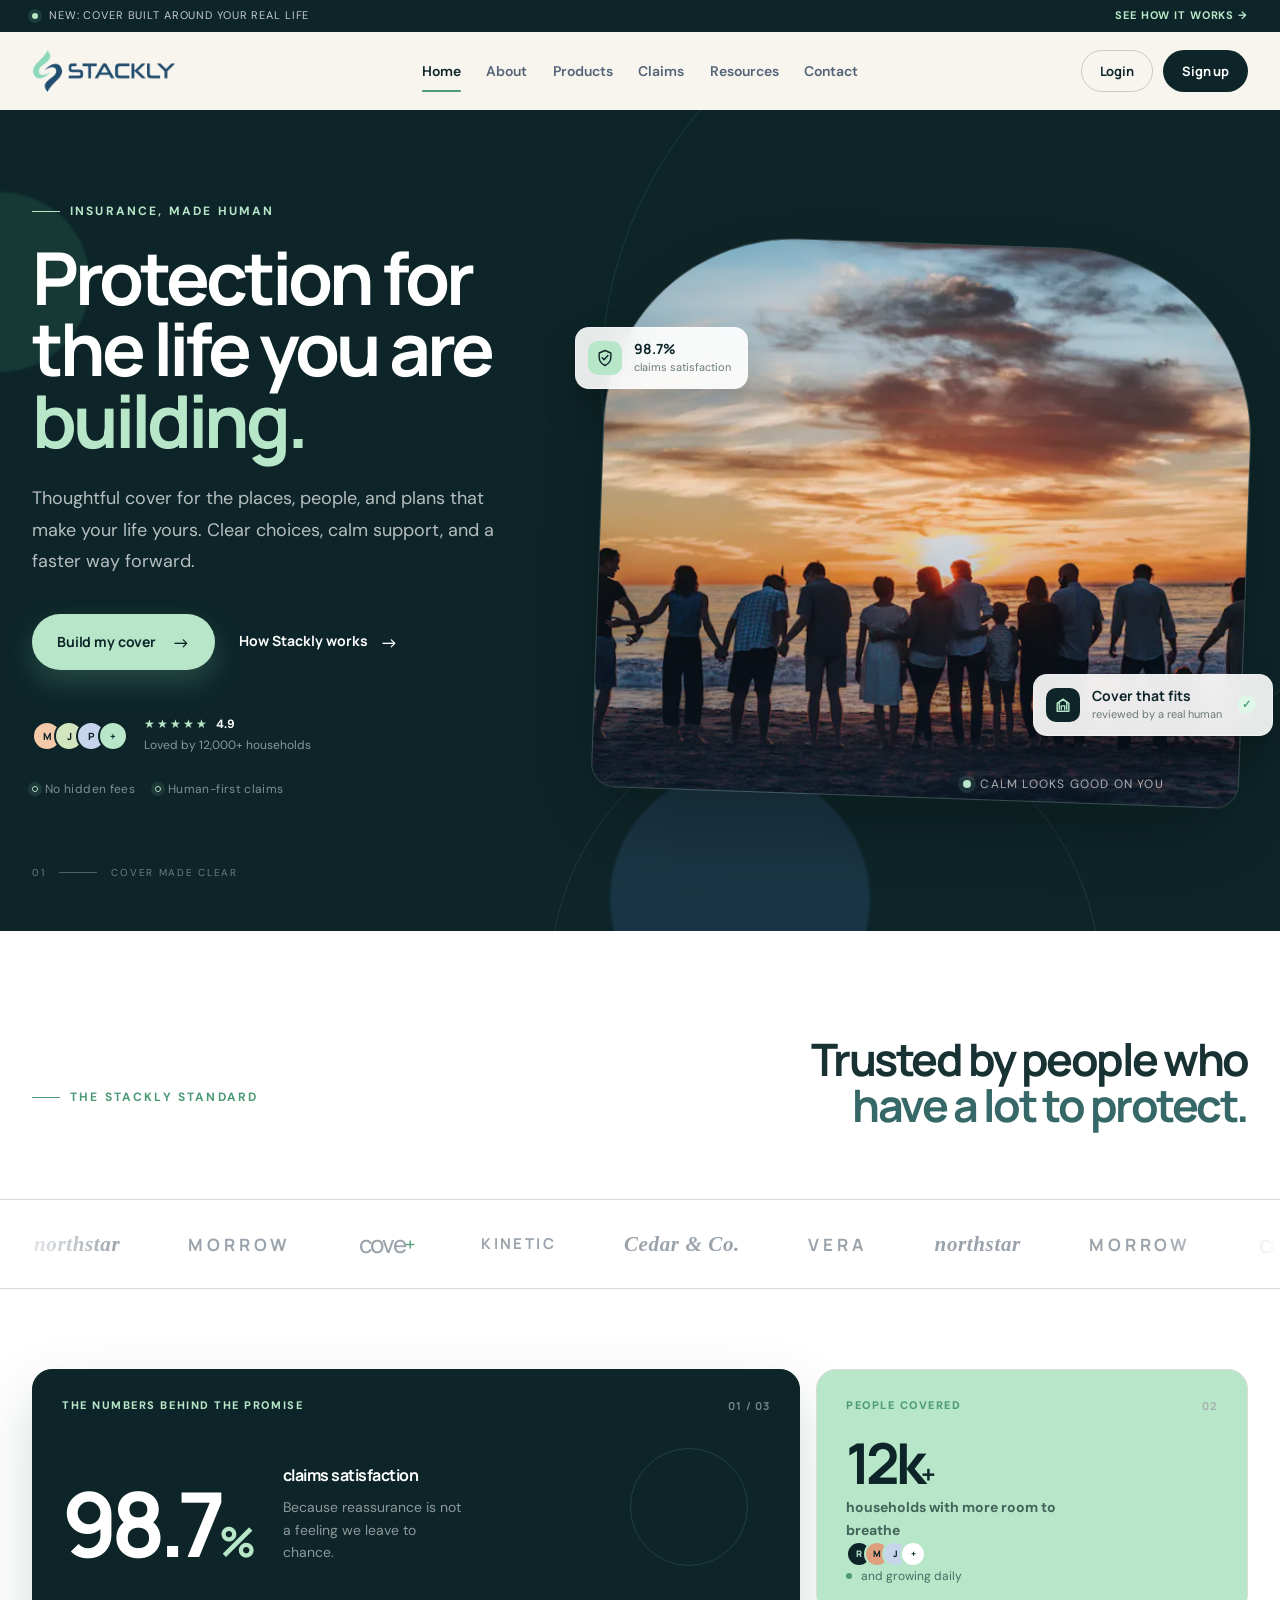
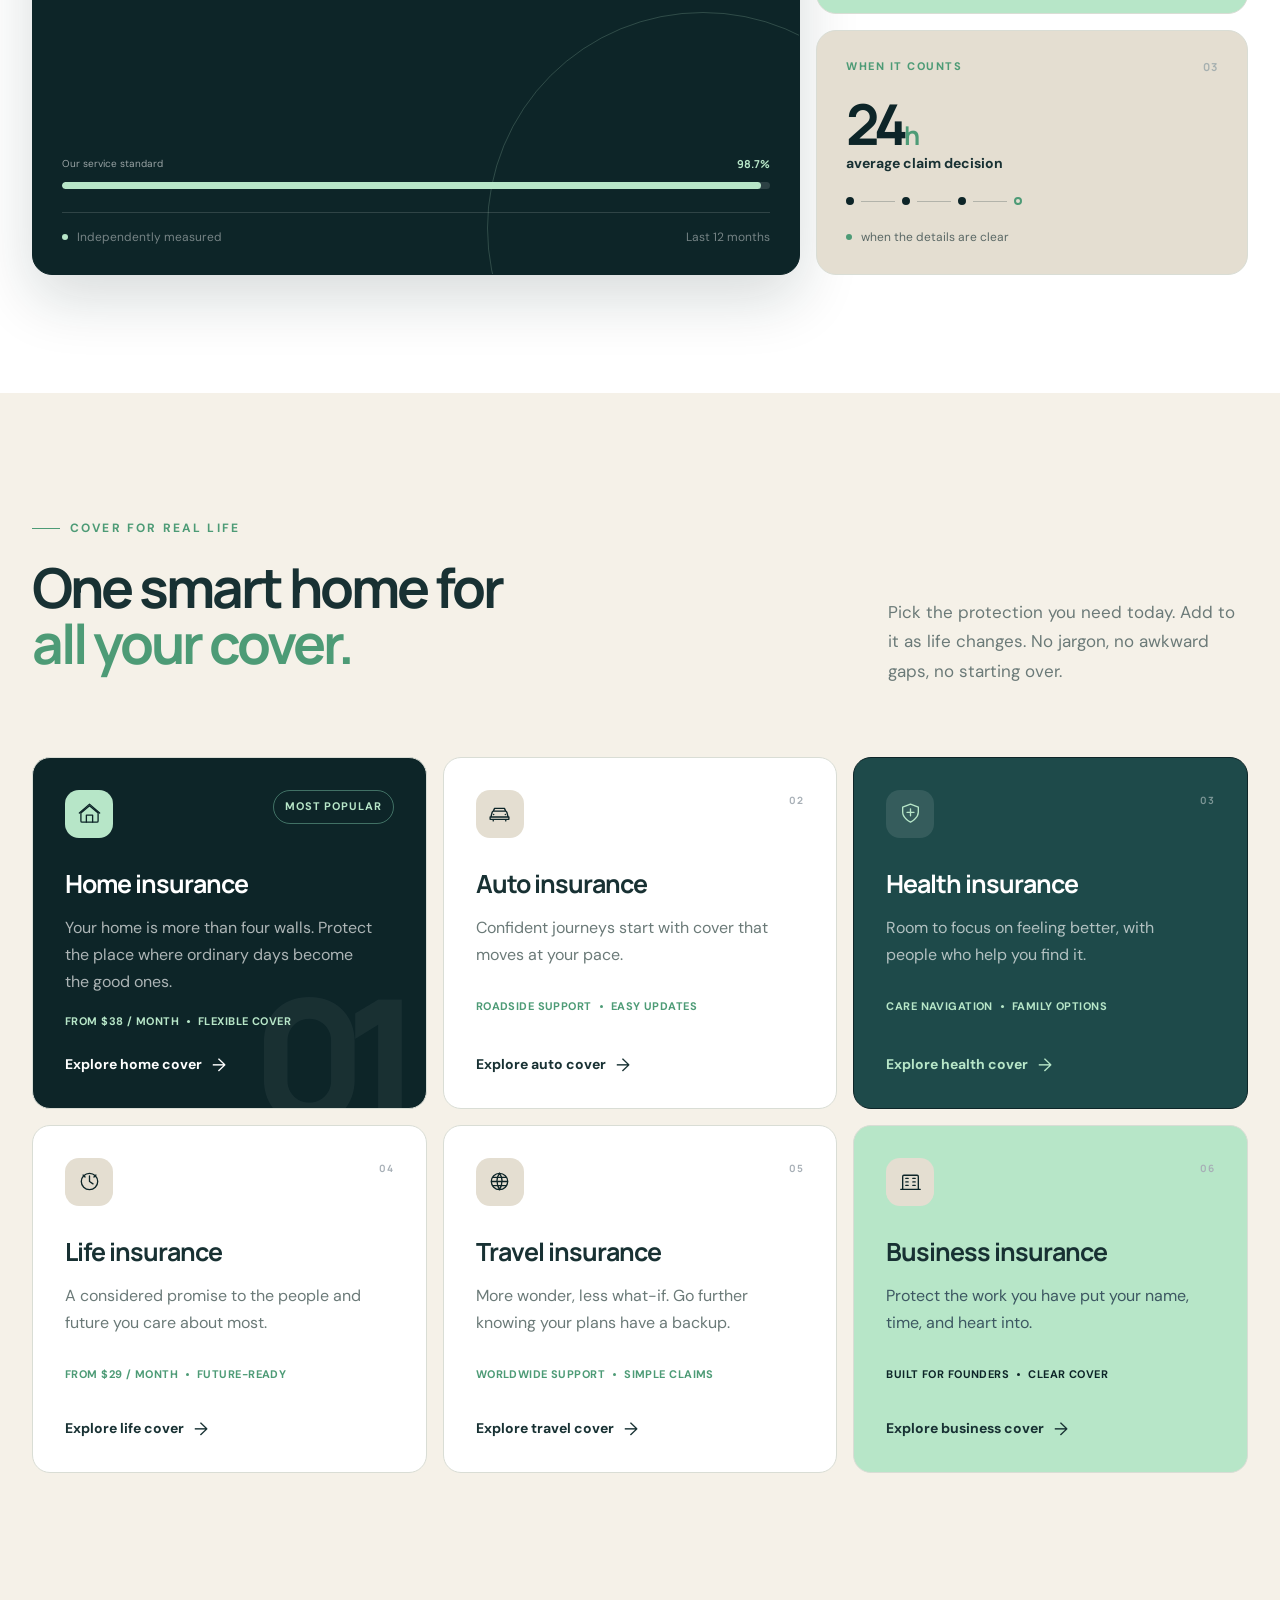
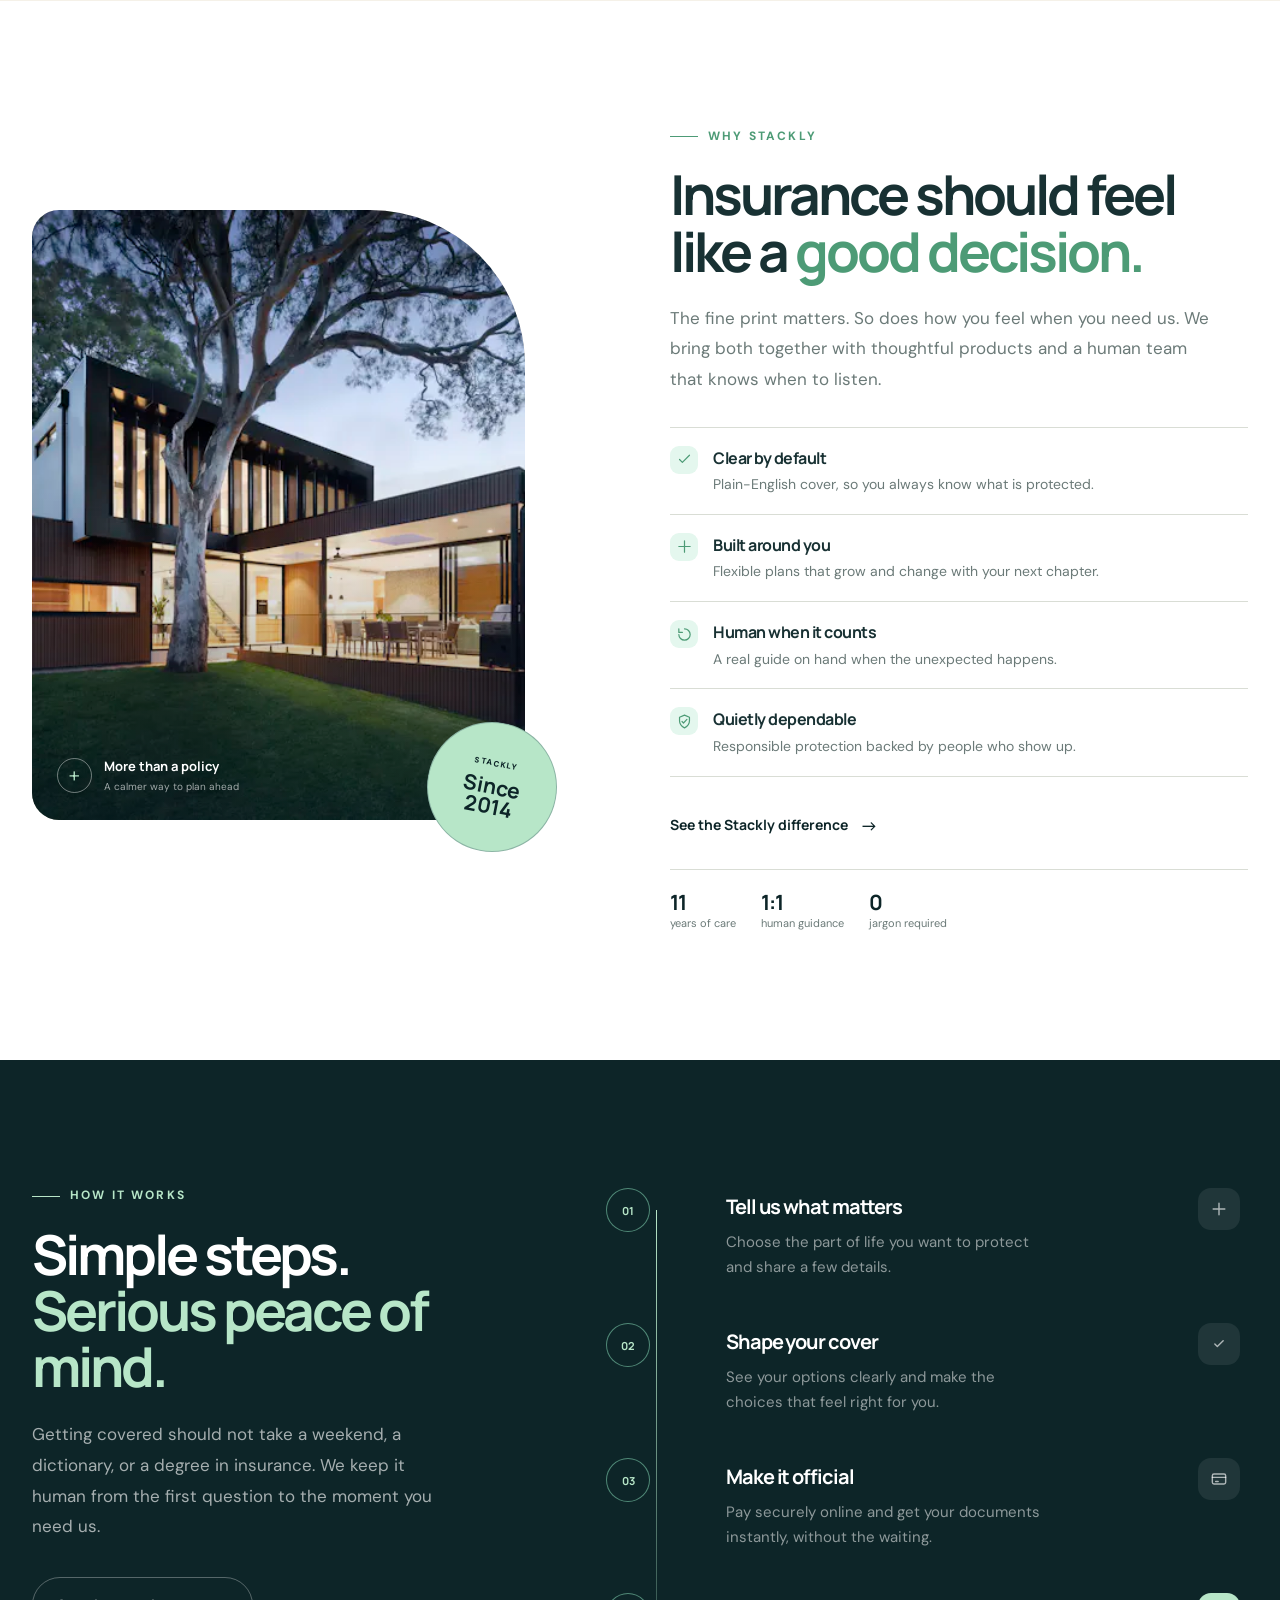
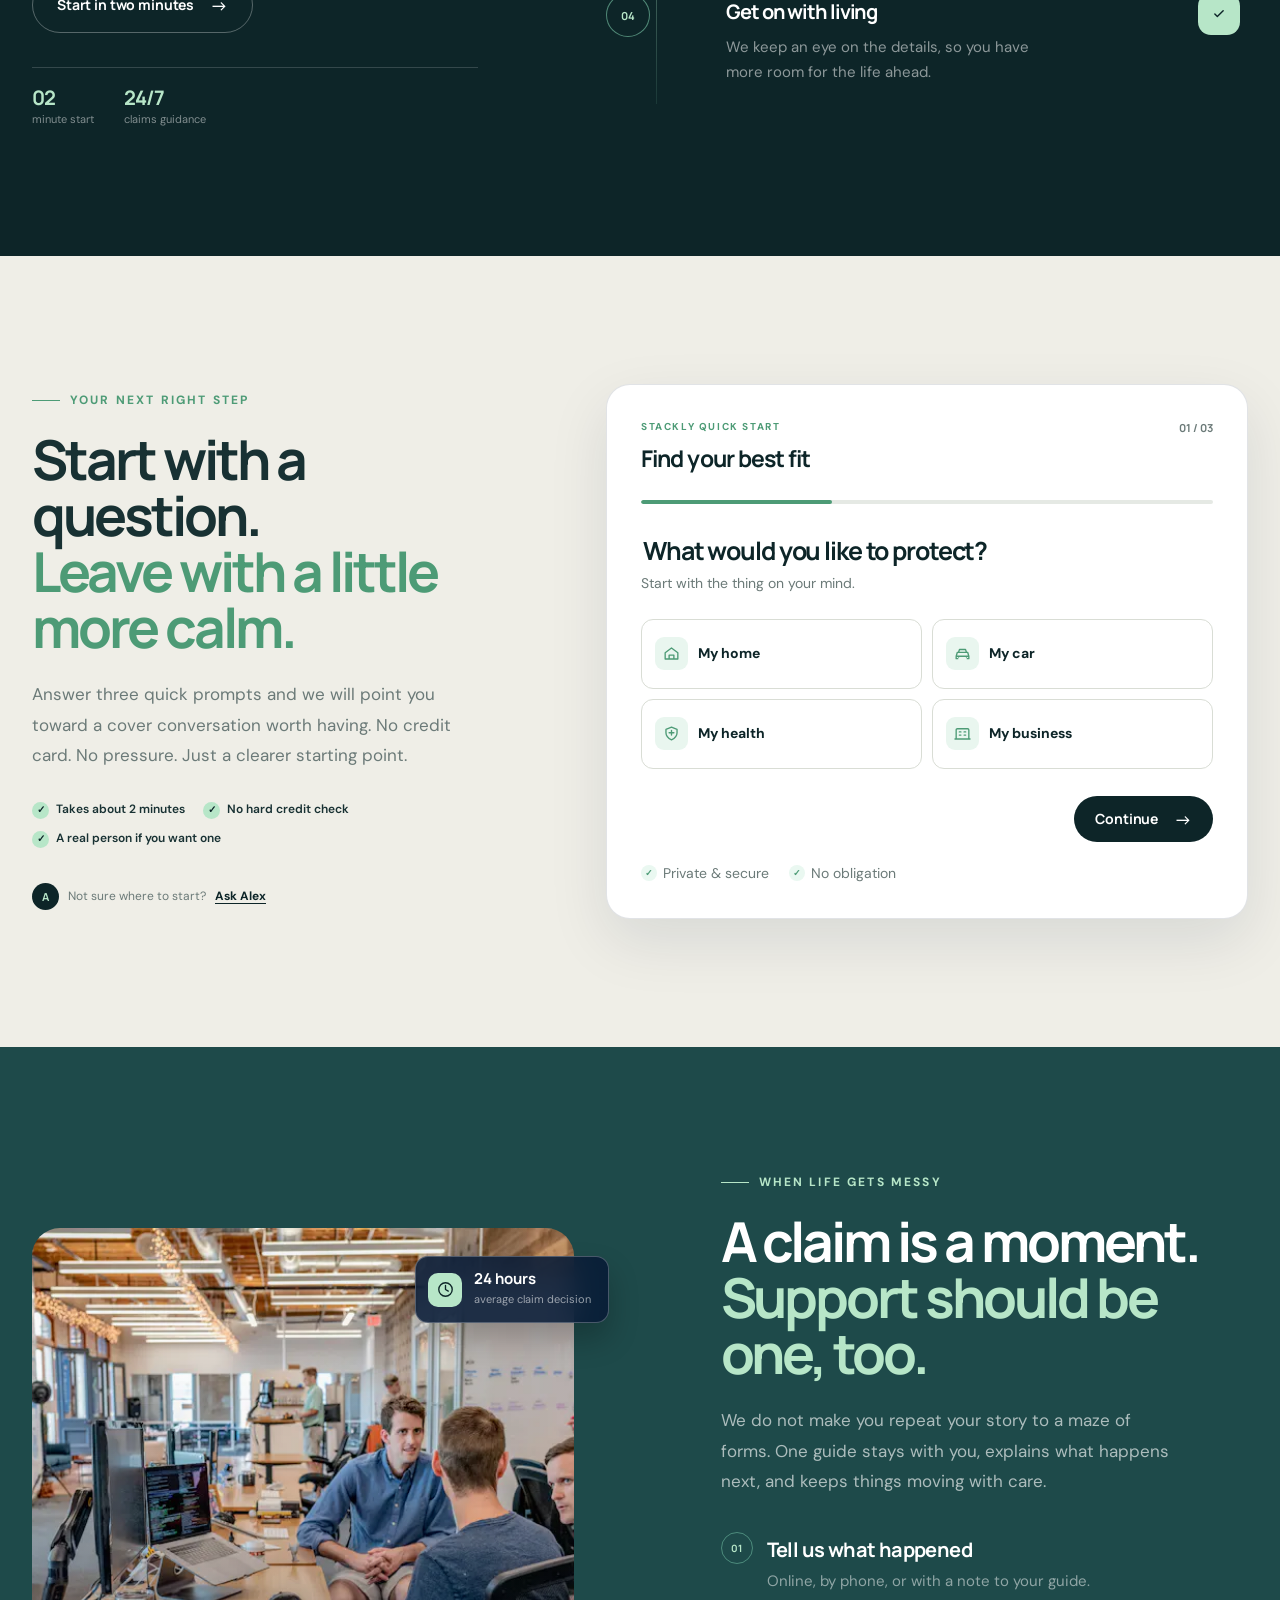
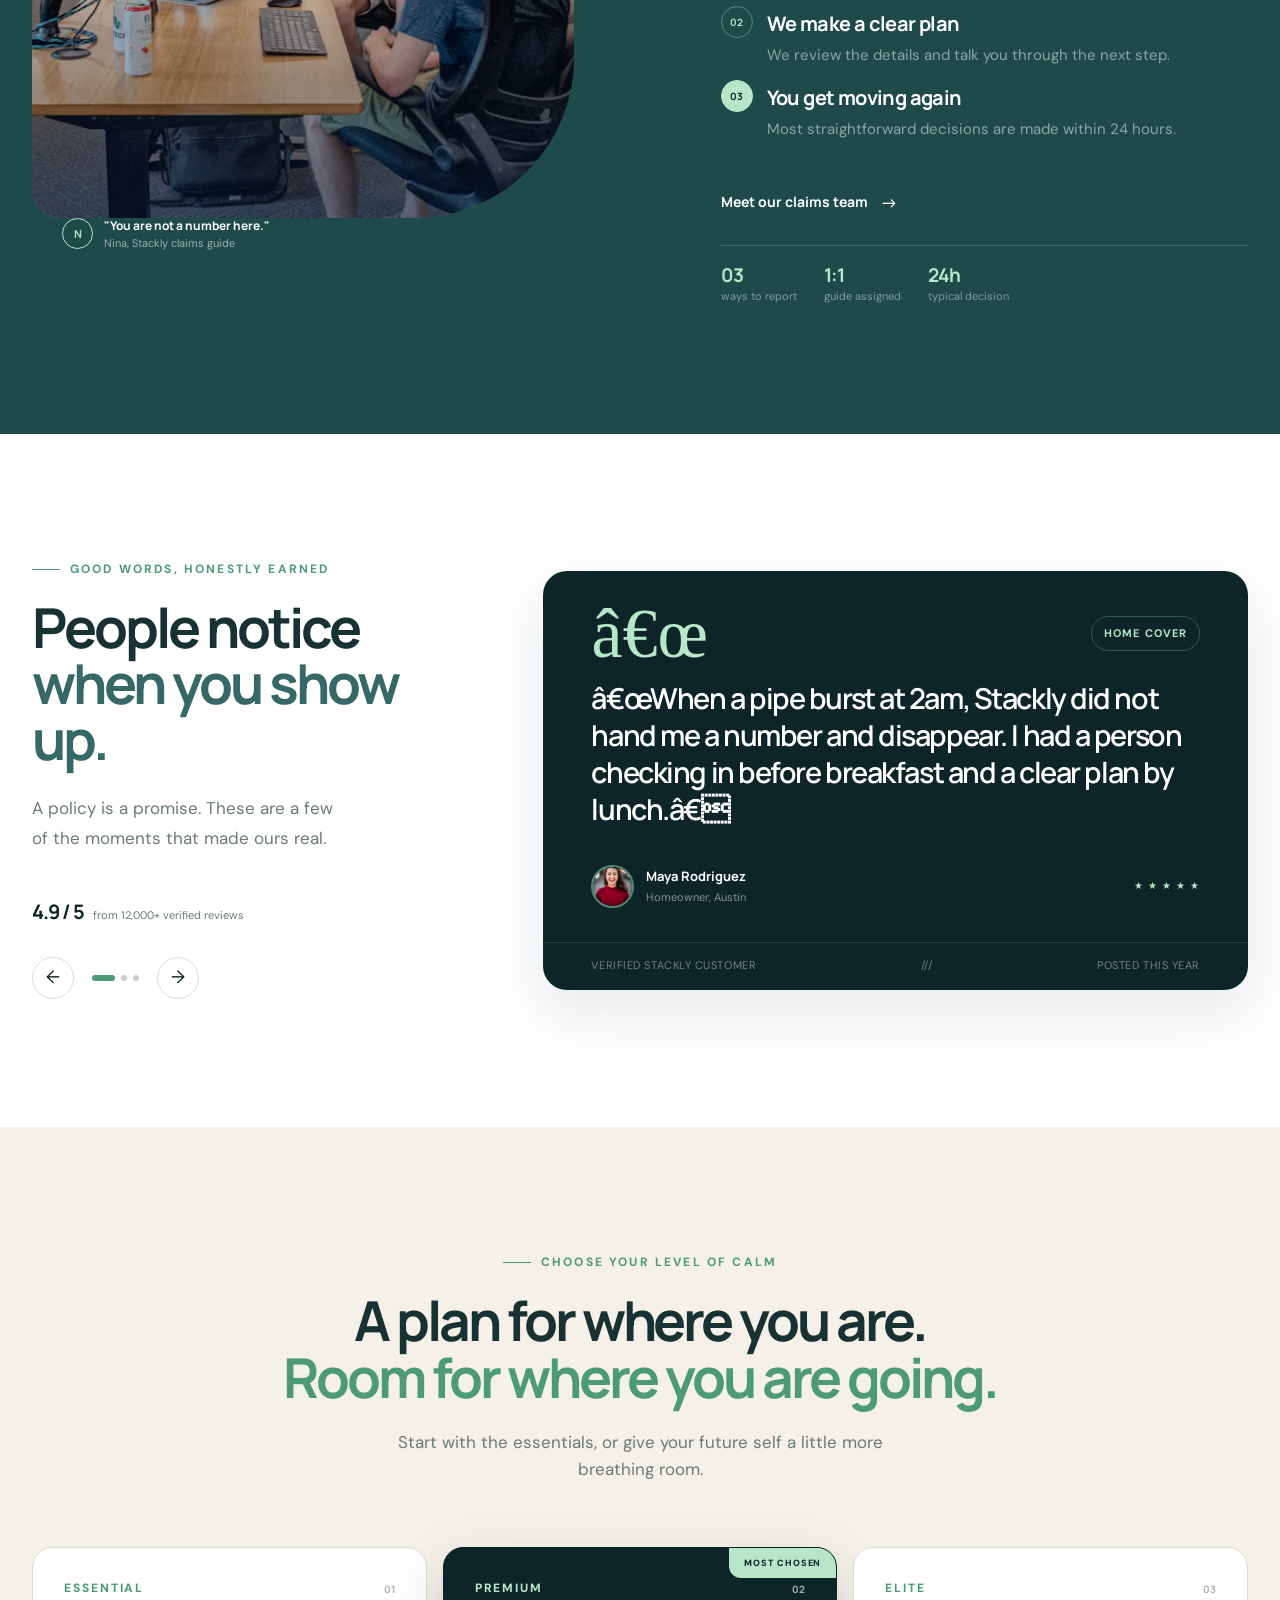
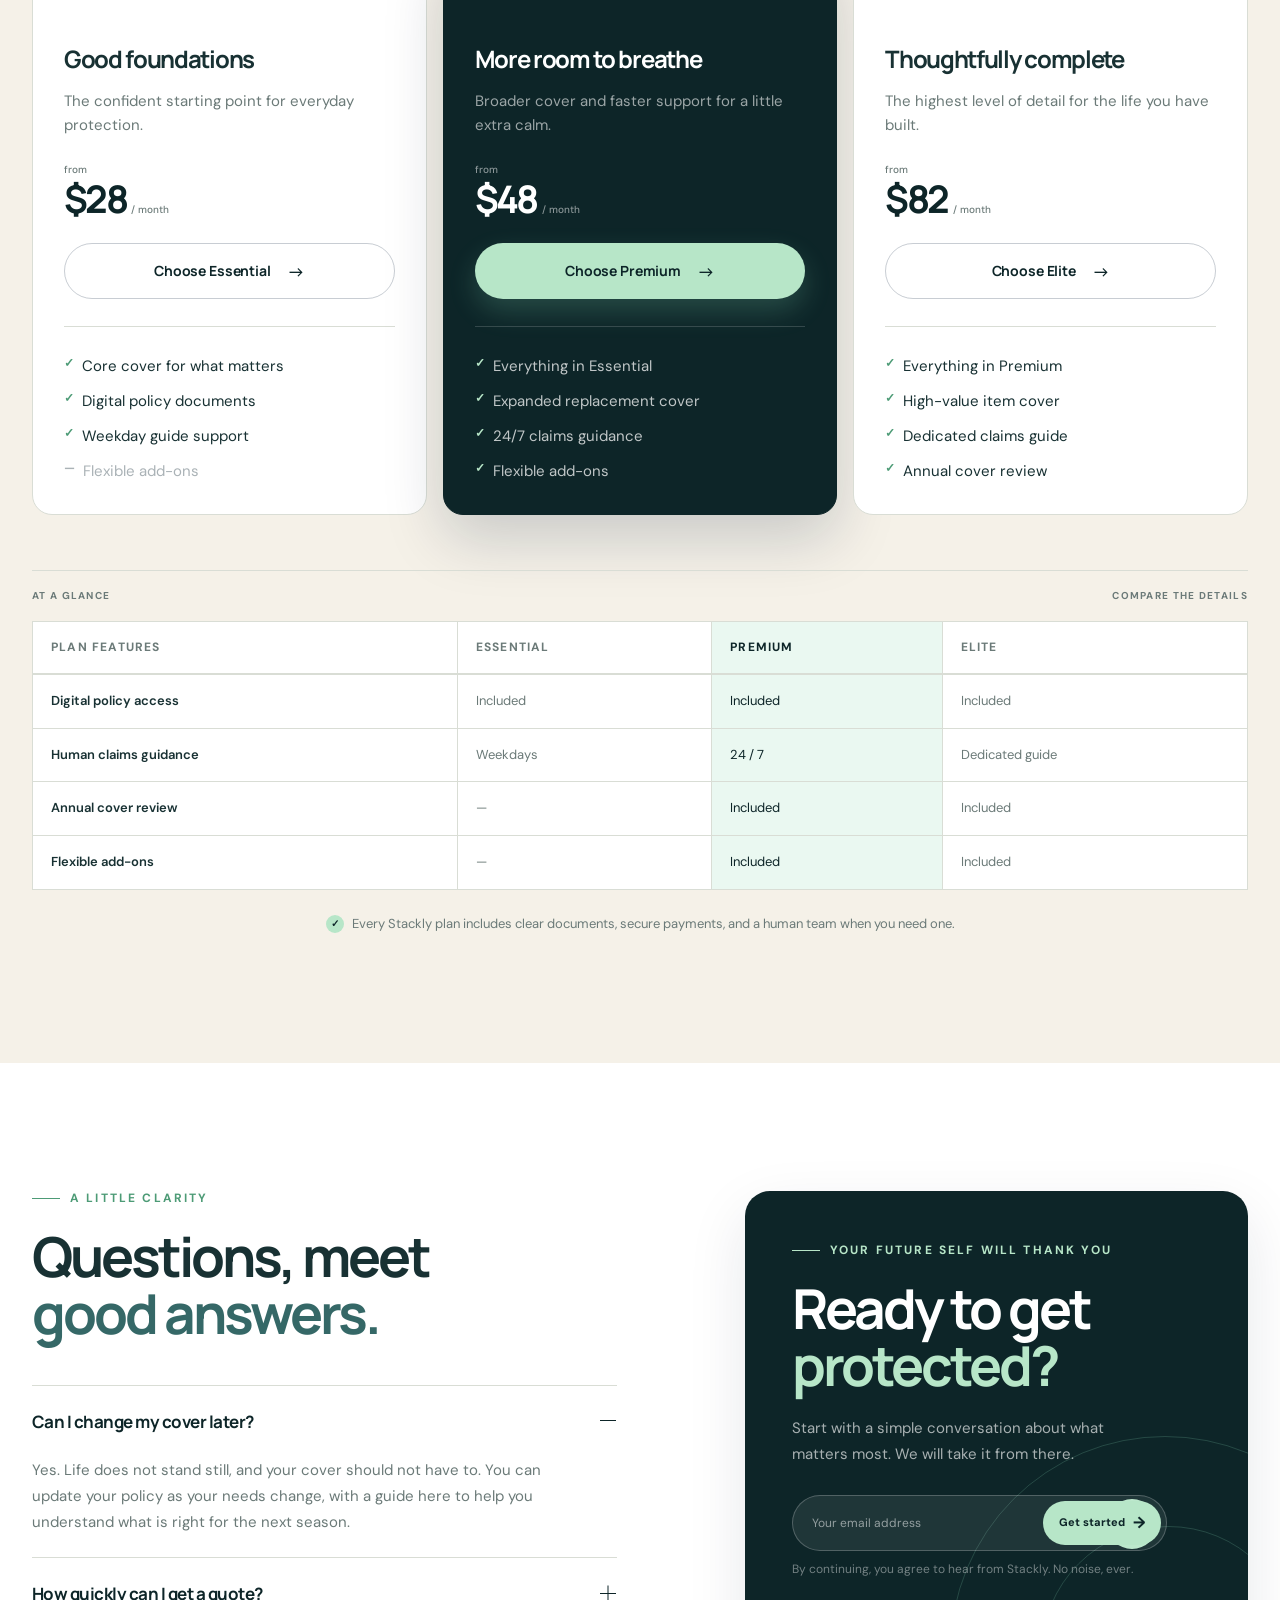
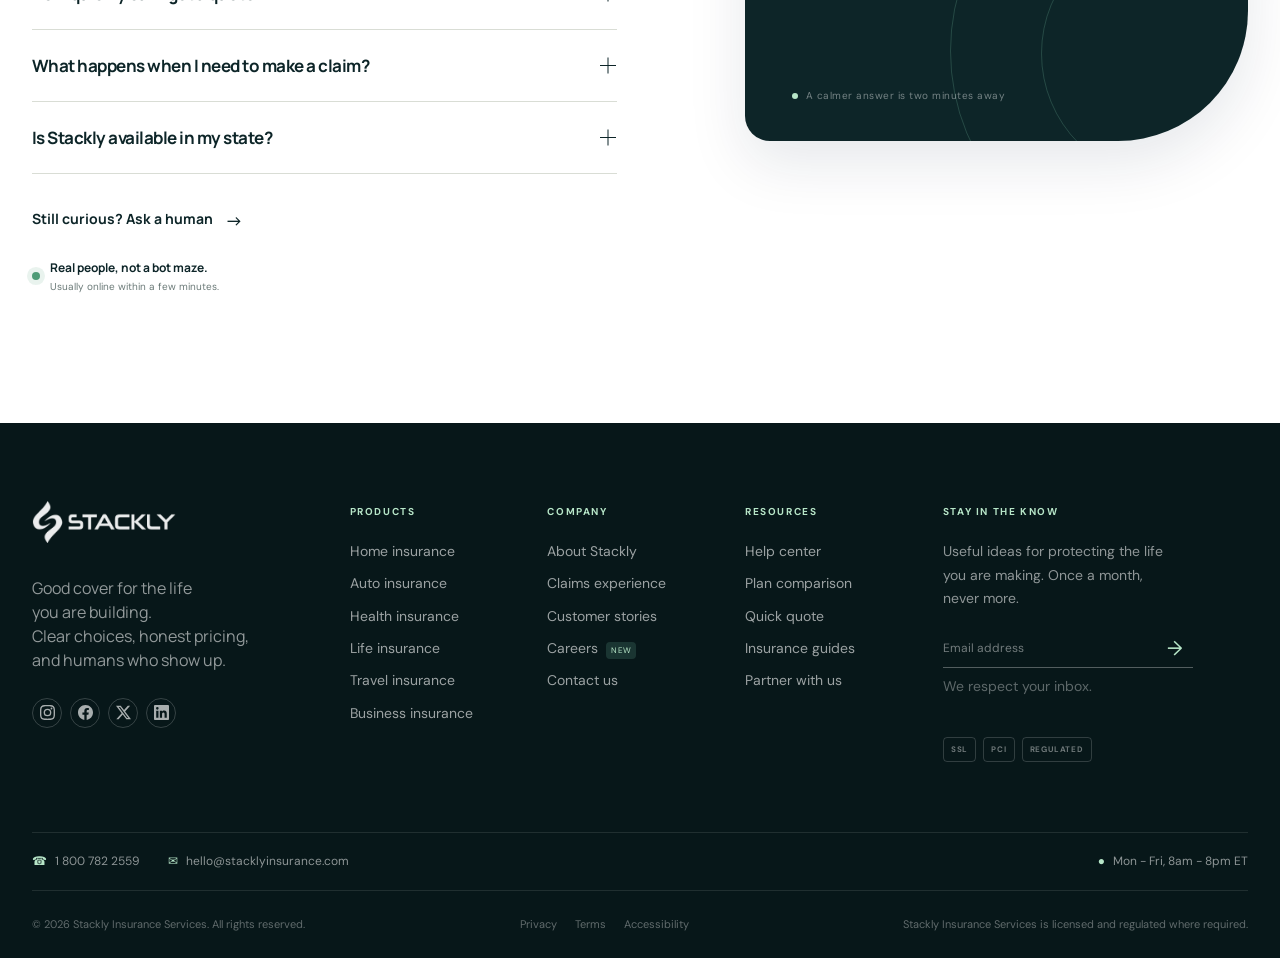
==== index.html @ 5607ccf8 "First commit" ====
﻿<!DOCTYPE html>
<html lang="en">
<head>
  <meta charset="utf-8">
  <meta name="viewport" content="width=device-width, initial-scale=1">
  <meta name="theme-color" content="#0d2528">
  <meta name="description" content="Stackly makes insurance feel simple, human, and ready for real life. Protect your home, health, car, travel, and business with cover that keeps up.">
  <meta property="og:type" content="website">
  <meta property="og:title" content="Stackly Insurance Services | Cover what matters">
  <meta property="og:description" content="Modern insurance with clear cover, fast claims, and real people in your corner.">
  <meta property="og:image" content="assets/images/hero-family-shield.webp">
  <meta property="og:url" content="https://www.stacklyinsurance.com/">
  <meta name="twitter:card" content="summary_large_image">
  <meta name="twitter:title" content="Stackly Insurance Services | Cover what matters">
  <meta name="twitter:description" content="Modern insurance with clear cover, fast claims, and real people in your corner.">
  <meta name="twitter:image" content="assets/images/hero-family-shield.webp">
  <title>Stackly Insurance Services | Cover what matters</title>
  <link rel="preconnect" href="https://fonts.googleapis.com">
  <link rel="preconnect" href="https://fonts.gstatic.com" crossorigin>
  <link href="https://fonts.googleapis.com/css2?family=DM+Sans:wght@400;500;600;700&family=Manrope:wght@500;600;700;800&display=swap" rel="stylesheet">
  <link rel="stylesheet" href="assets/css/style.css">
  <link rel="stylesheet" href="assets/css/responsive.css">
  <script type="application/ld+json">
  {
    "@context": "https://schema.org",
    "@type": "InsuranceAgency",
    "name": "Stackly Insurance Services",
    "url": "https://www.stacklyinsurance.com/",
    "logo": "https://www.stacklyinsurance.com/assets/logo/logo-stackly.webp",
    "description": "Modern insurance with clear cover, fast claims, and real people in your corner.",
    "telephone": "+1-800-782-2559",
    "email": "hello@stacklyinsurance.com",
    "areaServed": "US",
    "sameAs": [
      "https://www.linkedin.com/",
      "https://www.instagram.com/"
    ]
  }
  </script>
</head>
<body>
  <a class="skip-link" href="#main-content">Skip to content</a>

  <!-- Site header -->
  <header class="site-header" data-header>
    <div class="scroll-progress" data-scroll-progress aria-hidden="true"><span></span></div>
    <div class="announcement-bar">
      <div class="container announcement-inner">
        <p><span class="announcement-dot" aria-hidden="true"></span> New: cover built around your real life</p>
        <a href="#quote">See how it works <span aria-hidden="true">&rarr;</span></a>
      </div>
    </div>
    <div class="container header-inner">
      <a class="brand" href="index.html" aria-label="Stackly Insurance Services home">
        <img src="assets/logo/logo-stackly.webp" alt="Stackly Insurance Services" width="144" height="42">
      </a>
      <nav class="desktop-nav" aria-label="Primary navigation">
        <a class="nav-link is-active" href="#home">Home</a>
        <a class="nav-link" href="about.html#about-home">About</a>
        <a class="nav-link" href="products.html#products-home">Products</a>
        <a class="nav-link" href="claims.html#claims-home">Claims</a>
        <a class="nav-link" href="resources.html#resources-home">Resources</a>
        <a class="nav-link" href="contact.html#contact-home">Contact</a>
      </nav>
      <div class="header-actions">
        <a class="button button--small button--header-secondary" href="login.html">Login</a>
        <a class="button button--small button--nav" href="signup.html">Sign up</a>
        <button class="menu-toggle" type="button" aria-expanded="false" aria-controls="mobile-navigation" aria-label="Open navigation menu" data-menu-toggle>
          <span></span><span></span><span></span>
        </button>
      </div>
    </div>
    <div class="mobile-navigation" id="mobile-navigation" data-mobile-menu hidden>
      <nav class="container mobile-nav-list" aria-label="Mobile navigation">
        <a href="#home">Home <span aria-hidden="true">&rarr;</span></a>
        <a href="about.html#about-home">About <span aria-hidden="true">&rarr;</span></a>
        <a href="products.html#products-home">Products <span aria-hidden="true">&rarr;</span></a>
        <a href="claims.html#claims-home">Claims <span aria-hidden="true">&rarr;</span></a>
        <a href="resources.html#resources-home">Resources <span aria-hidden="true">&rarr;</span></a>
        <a href="contact.html#contact-home">Contact <span aria-hidden="true">&rarr;</span></a>
        <div class="mobile-nav-actions"><a class="button button--ghost-light" href="login.html">Login</a><a class="button button--mint" href="signup.html">Sign up <span aria-hidden="true">&rarr;</span></a></div>
      </nav>
    </div>
  </header>

  <main id="main-content">
    <!-- Hero -->
    <section class="hero-section" id="home" aria-labelledby="hero-title">
      <div class="hero-orb hero-orb--one" aria-hidden="true"></div>
      <div class="hero-orb hero-orb--two" aria-hidden="true"></div>
      <div class="container hero-grid">
        <div class="hero-copy reveal">
          <p class="eyebrow eyebrow--light"><span class="eyebrow-line" aria-hidden="true"></span> Insurance, made human</p>
          <h1 id="hero-title">Protection for the life you are <em>building.</em></h1>
          <p class="hero-lede">Thoughtful cover for the places, people, and plans that make your life yours. Clear choices, calm support, and a faster way forward.</p>
          <div class="hero-actions">
            <a class="button button--mint" href="404.html">Build my cover <span aria-hidden="true">&rarr;</span></a>
            <a class="text-link text-link--light" href="404.html">How Stackly works <span class="text-link-arrow" aria-hidden="true">&rarr;</span></a>
          </div>
          <div class="hero-trust" role="group" aria-label="Customer rating">
            <div class="avatar-stack" aria-hidden="true">
              <span class="mini-avatar mini-avatar--one">M</span>
              <span class="mini-avatar mini-avatar--two">J</span>
              <span class="mini-avatar mini-avatar--three">P</span>
              <span class="mini-avatar mini-avatar--four">+</span>
            </div>
            <div>
              <div class="star-row" role="img" aria-label="5 out of 5 stars">
                <span aria-hidden="true">&#9733;</span><span aria-hidden="true">&#9733;</span><span aria-hidden="true">&#9733;</span><span aria-hidden="true">&#9733;</span><span aria-hidden="true">&#9733;</span>
                <strong>4.9</strong>
              </div>
              <p>Loved by 12,000+ households</p>
            </div>
          </div>
          <div class="hero-proof-row" role="group" aria-label="Stackly service promises">
            <span><i aria-hidden="true"></i> No hidden fees</span>
            <span><i aria-hidden="true"></i> Human-first claims</span>
          </div>
        </div>
        <div class="hero-visual reveal reveal--delay" data-reveal>
          <div class="hero-image-frame">
            <img src="assets/images/hero-family-shield.webp" alt="Family relaxing together in a bright, modern home" width="900" height="680" fetchpriority="high" decoding="async">
            <div class="hero-image-wash" aria-hidden="true"></div>
          </div>
          <div class="hero-badge hero-badge--top" role="group" aria-label="Claims satisfaction 98.7 percent">
            <span class="badge-icon badge-icon--mint" aria-hidden="true">
              <svg viewBox="0 0 24 24" role="img"><path d="m12 3 7 3v5c0 4.7-3 8-7 10-4-2-7-5.3-7-10V6l7-3Z"/><path d="m8.6 11.8 2.2 2.2 4.7-5"/></svg>
            </span>
            <span><strong>98.7%</strong><small>claims satisfaction</small></span>
          </div>
          <div class="hero-badge hero-badge--bottom" role="group" aria-label="Personal cover review">
            <span class="badge-icon badge-icon--navy" aria-hidden="true">
              <svg viewBox="0 0 24 24" role="img"><path d="M5 19.5h14M7.5 17V8.5l4.5-3 4.5 3V17M10 17v-4h4v4M5 19.5V10l7-5 7 5v9.5"/></svg>
            </span>
            <span><strong>Cover that fits</strong><small>reviewed by a real human</small></span>
            <span class="badge-check" aria-hidden="true">&#10003;</span>
          </div>
          <div class="hero-floating-label"><span aria-hidden="true"></span> Calm looks good on you</div>
        </div>
      </div>
      <div class="container hero-bottom-line" aria-hidden="true">
        <span>01</span><span class="hero-rule"></span><span>Cover made clear</span>
      </div>
    </section>
    <!-- Testimonials -->
    <section class="testimonials-section section-padding" aria-labelledby="testimonials-title">
      <div class="container testimonials-grid">
        <div class="testimonials-intro reveal">
          <p class="eyebrow"><span class="eyebrow-line" aria-hidden="true"></span> Good words, honestly earned</p>
          <h2 id="testimonials-title">People notice<br><em>when you show up.</em></h2>
          <p class="section-lede">A policy is a promise. These are a few of the moments that made ours real.</p>
          <div class="testimonial-summary"><strong>4.9 / 5</strong><span>from 12,000+ verified reviews</span></div>
          <div class="slider-controls" role="group" aria-label="Testimonial controls">
            <button class="slider-button" type="button" data-slider-prev aria-label="Previous testimonial"><span aria-hidden="true">&larr;</span></button>
            <div class="slider-dots" role="tablist" aria-label="Choose a testimonial">
              <button class="slider-dot is-active" type="button" role="tab" aria-selected="true" aria-label="Show testimonial 1" data-slide-to="0"></button>
              <button class="slider-dot" type="button" role="tab" aria-selected="false" aria-label="Show testimonial 2" data-slide-to="1"></button>
              <button class="slider-dot" type="button" role="tab" aria-selected="false" aria-label="Show testimonial 3" data-slide-to="2"></button>
            </div>
            <button class="slider-button" type="button" data-slider-next aria-label="Next testimonial"><span aria-hidden="true">&rarr;</span></button>
          </div>
        </div>
        <section class="testimonial-slider reveal reveal--delay" data-testimonial-slider aria-roledescription="carousel" aria-label="Customer testimonials" tabindex="0">
          <div class="testimonial-slides" aria-live="polite">
            <article class="testimonial-slide is-active" data-slide="0" role="group" aria-roledescription="slide" aria-label="1 of 3">
              <div class="testimonial-card-top"><span class="quote-mark" aria-hidden="true">â€œ</span><span class="testimonial-category">Home cover</span></div>
              <blockquote>â€œWhen a pipe burst at 2am, Stackly did not hand me a number and disappear. I had a person checking in before breakfast and a clear plan by lunch.â€</blockquote>
              <div class="testimonial-person"><img src="assets/images/testimonial-maya.webp" alt="Maya Rodriguez" width="400" height="400" loading="lazy" decoding="async"><span><strong>Maya Rodriguez</strong><small>Homeowner, Austin</small></span><span class="testimonial-stars" role="img" aria-label="5 out of 5 stars">&#9733; &#9733; &#9733; &#9733; &#9733;</span></div>
            </article>
            <article class="testimonial-slide" data-slide="1" role="group" aria-roledescription="slide" aria-label="2 of 3" hidden>
              <div class="testimonial-card-top"><span class="quote-mark" aria-hidden="true">â€œ</span><span class="testimonial-category">Business cover</span></div>
              <blockquote>â€œThe difference is the clarity. I knew exactly what my studio needed, what it cost, and who to call when a client issue came up.â€</blockquote>
              <div class="testimonial-person"><img src="assets/images/testimonial-jordan.webp" alt="Jordan Lee" width="400" height="400" loading="lazy" decoding="async"><span><strong>Jordan Lee</strong><small>Founder, Field Notes Studio</small></span><span class="testimonial-stars" role="img" aria-label="5 out of 5 stars">&#9733; &#9733; &#9733; &#9733; &#9733;</span></div>
            </article>
            <article class="testimonial-slide" data-slide="2" role="group" aria-roledescription="slide" aria-label="3 of 3" hidden>
              <div class="testimonial-card-top"><span class="quote-mark" aria-hidden="true">â€œ</span><span class="testimonial-category">Auto cover</span></div>
              <blockquote>â€œI expected the usual insurance experience. Instead, the quote was simple, the price made sense, and the team remembered my name.â€</blockquote>
              <div class="testimonial-person"><img src="assets/images/testimonial-priya.webp" alt="Priya Shah" width="400" height="400" loading="lazy" decoding="async"><span><strong>Priya Shah</strong><small>Product designer, Chicago</small></span><span class="testimonial-stars" role="img" aria-label="5 out of 5 stars">&#9733; &#9733; &#9733; &#9733; &#9733;</span></div>
            </article>
          </div>
          <div class="testimonial-card-foot"><span>Verified Stackly customer</span><span aria-hidden="true">///</span><span>Posted this year</span></div>
        </section>
      </div>
    </section>

    <!-- Plans -->
    <section class="plans-section section-padding" id="plans" aria-labelledby="plans-title">
      <div class="container">
        <div class="section-heading section-heading--center reveal">
          <p class="eyebrow"><span class="eyebrow-line" aria-hidden="true"></span> Choose your level of calm</p>
          <h2 id="plans-title">A plan for where you are.<br><em>Room for where you are going.</em></h2>
          <p>Start with the essentials, or give your future self a little more breathing room.</p>
        </div>
        <div class="plans-grid">
          <article class="plan-card reveal">
            <div class="plan-card-head"><span class="plan-label">Essential</span><span class="plan-index">01</span></div>
            <h3>Good foundations</h3>
            <p class="plan-description">The confident starting point for everyday protection.</p>
            <p class="plan-price"><span>from</span> $28 <small>/ month</small></p>
            <a class="button button--outline-dark button--full" href="404.html">Choose Essential <span aria-hidden="true">&rarr;</span></a>
            <ul class="plan-features">
              <li><span aria-hidden="true">&#10003;</span> Core cover for what matters</li>
              <li><span aria-hidden="true">&#10003;</span> Digital policy documents</li>
              <li><span aria-hidden="true">&#10003;</span> Weekday guide support</li>
              <li class="is-muted"><span aria-hidden="true">&mdash;</span> Flexible add-ons</li>
            </ul>
          </article>
          <article class="plan-card plan-card--featured reveal reveal--delay">
            <div class="plan-ribbon">Most chosen</div>
            <div class="plan-card-head"><span class="plan-label">Premium</span><span class="plan-index">02</span></div>
            <h3>More room to breathe</h3>
            <p class="plan-description">Broader cover and faster support for a little extra calm.</p>
            <p class="plan-price"><span>from</span> $48 <small>/ month</small></p>
            <a class="button button--mint button--full" href="404.html">Choose Premium <span aria-hidden="true">&rarr;</span></a>
            <ul class="plan-features">
              <li><span aria-hidden="true">&#10003;</span> Everything in Essential</li>
              <li><span aria-hidden="true">&#10003;</span> Expanded replacement cover</li>
              <li><span aria-hidden="true">&#10003;</span> 24/7 claims guidance</li>
              <li><span aria-hidden="true">&#10003;</span> Flexible add-ons</li>
            </ul>
          </article>
          <article class="plan-card reveal reveal--delay-2">
            <div class="plan-card-head"><span class="plan-label">Elite</span><span class="plan-index">03</span></div>
            <h3>Thoughtfully complete</h3>
            <p class="plan-description">The highest level of detail for the life you have built.</p>
            <p class="plan-price"><span>from</span> $82 <small>/ month</small></p>
            <a class="button button--outline-dark button--full" href="404.html">Choose Elite <span aria-hidden="true">&rarr;</span></a>
            <ul class="plan-features">
              <li><span aria-hidden="true">&#10003;</span> Everything in Premium</li>
              <li><span aria-hidden="true">&#10003;</span> High-value item cover</li>
              <li><span aria-hidden="true">&#10003;</span> Dedicated claims guide</li>
              <li><span aria-hidden="true">&#10003;</span> Annual cover review</li>
            </ul>
          </article>
        </div>
        <div class="comparison-wrap reveal">
          <div class="comparison-heading"><span>At a glance</span><span>Compare the details</span></div>
          <div class="comparison-scroll">
            <table class="comparison-table">
              <caption>Compare Stackly plan features</caption>
              <thead><tr><th scope="col">Plan features</th><th scope="col">Essential</th><th scope="col" class="is-featured">Premium</th><th scope="col">Elite</th></tr></thead>
              <tbody>
                <tr><th scope="row">Digital policy access</th><td>Included</td><td class="is-featured">Included</td><td>Included</td></tr>
                <tr><th scope="row">Human claims guidance</th><td>Weekdays</td><td class="is-featured">24 / 7</td><td>Dedicated guide</td></tr>
                <tr><th scope="row">Annual cover review</th><td>&mdash;</td><td class="is-featured">Included</td><td>Included</td></tr>
                <tr><th scope="row">Flexible add-ons</th><td>&mdash;</td><td class="is-featured">Included</td><td>Included</td></tr>
              </tbody>
            </table>
          </div>
        </div>
        <p class="plans-note"><span aria-hidden="true">&#10003;</span> Every Stackly plan includes clear documents, secure payments, and a human team when you need one.</p>
      </div>
    </section>

    <!-- Quote funnel -->
    <section class="quote-section section-padding" id="quote" aria-labelledby="quote-title">
      <div class="container quote-grid">
        <div class="quote-copy reveal">
          <p class="eyebrow"><span class="eyebrow-line" aria-hidden="true"></span> Your next right step</p>
          <h2 id="quote-title">Start with a question.<br><em>Leave with a little more calm.</em></h2>
          <p class="section-lede">Answer three quick prompts and we will point you toward a cover conversation worth having. No credit card. No pressure. Just a clearer starting point.</p>
          <div class="quote-notes">
            <p><span aria-hidden="true">&#10003;</span> Takes about 2 minutes</p>
            <p><span aria-hidden="true">&#10003;</span> No hard credit check</p>
            <p><span aria-hidden="true">&#10003;</span> A real person if you want one</p>
          </div>
          <p class="quote-support"><span class="support-avatar" aria-hidden="true">A</span> Not sure where to start? <a href="mailto:hello@stacklyinsurance.com">Ask Alex</a></p>
        </div>
        <div class="quote-widget reveal reveal--delay" data-quote-widget>
          <div class="widget-header">
            <div><span class="widget-overline">STACKLY QUICK START</span><span class="widget-title">Find your best fit</span></div>
            <span class="widget-step-label" data-quote-step-label>01 / 03</span>
          </div>
          <div class="progress-track" aria-hidden="true"><span data-quote-progress></span></div>
          <form data-quote-form>
            <fieldset class="quote-step is-active" data-quote-step="1">
              <legend>What would you like to protect?</legend>
              <p class="field-hint">Start with the thing on your mind.</p>
              <div class="quote-options quote-options--four">
                <button type="button" class="quote-option" data-quote-type="home"><span class="option-icon" aria-hidden="true"><svg viewBox="0 0 24 24"><path d="m4 11 8-6 8 6v8H4v-8ZM9 19v-5h6v5"/></svg></span><span>My home</span></button>
                <button type="button" class="quote-option" data-quote-type="auto"><span class="option-icon" aria-hidden="true"><svg viewBox="0 0 24 24"><path d="M4 15.5h16l-1.5-5H5.5l-1.5 5ZM4 15.5v3h2M20 15.5v3h-2M7 10.5 8.2 7h7.6l1.2 3.5M7 16.5h.1M17 16.5h.1"/></svg></span><span>My car</span></button>
                <button type="button" class="quote-option" data-quote-type="health"><span class="option-icon" aria-hidden="true"><svg viewBox="0 0 24 24"><path d="M12 20s7-3.5 7-9V6.8L12 4 5 6.8V11c0 5.5 7 9 7 9Z"/><path d="M12 8v6M9 11h6"/></svg></span><span>My health</span></button>
                <button type="button" class="quote-option" data-quote-type="business"><span class="option-icon" aria-hidden="true"><svg viewBox="0 0 24 24"><path d="M4 19V7.5A1.5 1.5 0 0 1 5.5 6h13A1.5 1.5 0 0 1 20 7.5V19M2.5 19h19M8 10h2M14 10h2M8 14h2M14 14h2"/></svg></span><span>My business</span></button>
              </div>
              <p class="form-error" data-quote-error role="alert" hidden>Please choose one to continue.</p>
            </fieldset>
            <fieldset class="quote-step" data-quote-step="2" hidden>
              <legend>Where should we focus first?</legend>
              <p class="field-hint">This helps us make the next step more relevant.</p>
              <label class="form-label" for="coverage-postcode">Your ZIP code</label>
              <input class="form-input" id="coverage-postcode" name="postcode" type="text" inputmode="numeric" pattern="[0-9]{5}" maxlength="5" placeholder="e.g. 10001" required>
              <label class="form-label" for="coverage-priority">Your top priority</label>
              <select class="form-input" id="coverage-priority" name="priority" required>
                <option value="" selected disabled>Choose one</option>
                <option value="simplicity">Keep it simple</option>
                <option value="value">Find good value</option>
                <option value="breadth">Cover the details</option>
              </select>
              <p class="form-error" data-details-error role="alert" hidden>Enter a valid 5-digit ZIP code and choose a priority.</p>
            </fieldset>
            <fieldset class="quote-step" data-quote-step="3" hidden>
              <legend>Your clearer starting point</legend>
              <p class="field-hint">Based on your answers, this is a useful place to begin.</p>
              <div class="quote-summary"><span class="summary-icon" aria-hidden="true"><svg viewBox="0 0 24 24"><path d="m12 3 7 3v5c0 4.7-3 8-7 10-4-2-7-5.3-7-10V6l7-3Z"/><path d="m8.5 12 2.1 2.1 4.8-5"/></svg></span><div><span class="summary-label">Your starting point</span><strong data-quote-summary>Home cover</strong><span class="summary-estimate" data-quote-estimate>Typically from $38 / month</span></div></div>
              <p class="summary-copy">A Stackly guide can turn this starting point into a considered, personal quote.</p>
              <button class="button button--dark button--full" type="submit" data-quote-submit>Send me my options <span aria-hidden="true">&rarr;</span></button>
            </fieldset>
            <div class="widget-footer">
              <button class="widget-back" type="button" data-quote-back hidden><span aria-hidden="true">&larr;</span> Back</button>
              <button class="button button--dark widget-next" type="button" data-quote-next>Continue <span aria-hidden="true">&rarr;</span></button>
            </div>
            <div class="quote-success" data-quote-success role="status" hidden><span class="success-mark" aria-hidden="true">&#10003;</span><strong>We have your starting point.</strong><span>A guide will be in touch shortly with a calmer next step.</span></div>
          </form>
          <div class="widget-trust"><span><i aria-hidden="true">&#10003;</i> Private &amp; secure</span><span><i aria-hidden="true">&#10003;</i> No obligation</span></div>
        </div>
      </div>
    </section>

    <!-- Claims experience -->
    <section class="claims-section section-padding" id="claims" aria-labelledby="claims-title">
      <div class="container claims-grid">
        <div class="claims-visual reveal">
          <div class="claims-image-frame">
            <img src="assets/images/claims-support-agent.webp" alt="Customer support team collaborating in a bright office" width="760" height="620" loading="lazy" decoding="async">
            <div class="claims-image-overlay" aria-hidden="true"></div>
          </div>
          <div class="claims-time-card"><span class="time-icon" aria-hidden="true"><svg viewBox="0 0 24 24"><circle cx="12" cy="12" r="8.5"/><path d="M12 7v5l3.5 2"/></svg></span><div><strong>24 hours</strong><small>average claim decision</small></div></div>
          <div class="claims-caption"><span class="caption-avatar" aria-hidden="true">N</span><span><strong>"You are not a number here."</strong><small>Nina, Stackly claims guide</small></span></div>
        </div>
        <div class="claims-copy reveal reveal--delay">
          <p class="eyebrow eyebrow--light"><span class="eyebrow-line" aria-hidden="true"></span> When life gets messy</p>
          <h2 id="claims-title">A claim is a moment.<br><em>Support should be one, too.</em></h2>
          <p>We do not make you repeat your story to a maze of forms. One guide stays with you, explains what happens next, and keeps things moving with care.</p>
          <ol class="claims-timeline">
            <li><span class="timeline-marker">01</span><div><h3>Tell us what happened</h3><p>Online, by phone, or with a note to your guide.</p></div></li>
            <li><span class="timeline-marker">02</span><div><h3>We make a clear plan</h3><p>We review the details and talk you through the next step.</p></div></li>
            <li><span class="timeline-marker timeline-marker--mint">03</span><div><h3>You get moving again</h3><p>Most straightforward decisions are made within 24 hours.</p></div></li>
          </ol>
          <a class="text-link text-link--light" href="404.html">Meet our claims team <span class="text-link-arrow" aria-hidden="true">&rarr;</span></a>
          <div class="claims-proof-row"><span><strong>03</strong><small>ways to report</small></span><span><strong>1:1</strong><small>guide assigned</small></span><span><strong>24h</strong><small>typical decision</small></span></div>
        </div>
      </div>
    </section>

    <!-- Why Stackly -->
    <section class="why-section section-padding" id="why-stackly" aria-labelledby="why-title">
      <div class="container why-grid">
        <div class="why-visual reveal">
          <div class="why-image-frame">
            <img src="assets/images/why-stackly-home.webp" alt="Sunlit modern home with a landscaped garden" width="760" height="620" loading="lazy" decoding="async">
            <div class="why-image-caption"><span class="caption-mark" aria-hidden="true">+</span><span><strong>More than a policy</strong><small>A calmer way to plan ahead</small></span></div>
          </div>
          <div class="why-stamp" aria-hidden="true"><span>STACKLY</span><strong>Since<br>2014</strong></div>
        </div>
        <div class="why-copy reveal reveal--delay">
          <p class="eyebrow"><span class="eyebrow-line" aria-hidden="true"></span> Why Stackly</p>
          <h2 id="why-title">Insurance should feel like a <em>good decision.</em></h2>
          <p class="section-lede">The fine print matters. So does how you feel when you need us. We bring both together with thoughtful products and a human team that knows when to listen.</p>
          <div class="benefit-list">
            <div class="benefit-item">
              <span class="benefit-icon" aria-hidden="true"><svg viewBox="0 0 24 24"><path d="m5 12 4 4L19 6"/></svg></span>
              <div><h3>Clear by default</h3><p>Plain-English cover, so you always know what is protected.</p></div>
            </div>
            <div class="benefit-item">
              <span class="benefit-icon" aria-hidden="true"><svg viewBox="0 0 24 24"><path d="M12 4v16M4 12h16"/></svg></span>
              <div><h3>Built around you</h3><p>Flexible plans that grow and change with your next chapter.</p></div>
            </div>
            <div class="benefit-item">
              <span class="benefit-icon" aria-hidden="true"><svg viewBox="0 0 24 24"><path d="M4 12a8 8 0 1 0 16 0c0-4.4-3.6-8-8-8M4 4v5h5"/></svg></span>
              <div><h3>Human when it counts</h3><p>A real guide on hand when the unexpected happens.</p></div>
            </div>
            <div class="benefit-item">
              <span class="benefit-icon" aria-hidden="true"><svg viewBox="0 0 24 24"><path d="M12 3 19 6v5c0 4.7-3 8-7 10-4-2-7-5.3-7-10V6l7-3Z"/><path d="m8.5 12 2.1 2.1 4.8-5"/></svg></span>
              <div><h3>Quietly dependable</h3><p>Responsible protection backed by people who show up.</p></div>
            </div>
          </div>
          <a class="text-link" href="404.html">See the Stackly difference <span class="text-link-arrow" aria-hidden="true">&rarr;</span></a>
          <div class="why-proof-row">
            <span><strong>11</strong><small>years of care</small></span>
            <span><strong>1:1</strong><small>human guidance</small></span>
            <span><strong>0</strong><small>jargon required</small></span>
          </div>
        </div>
      </div>
    </section>

    <!-- How it works -->
    <section class="steps-section section-padding" id="how-it-works" aria-labelledby="steps-title">
      <div class="container steps-grid">
        <div class="steps-intro reveal">
          <p class="eyebrow eyebrow--light"><span class="eyebrow-line" aria-hidden="true"></span> How it works</p>
          <h2 id="steps-title">Simple steps.<br><em>Serious peace of mind.</em></h2>
          <p>Getting covered should not take a weekend, a dictionary, or a degree in insurance. We keep it human from the first question to the moment you need us.</p>
          <a class="button button--ghost-light" href="404.html">Start in two minutes <span aria-hidden="true">&rarr;</span></a>
          <div class="steps-proof"><span><strong>02</strong><small>minute start</small></span><span><strong>24/7</strong><small>claims guidance</small></span></div>
        </div>
        <ol class="steps-list">
          <li class="step-item reveal">
            <span class="step-number">01</span>
            <div class="step-content"><h3>Tell us what matters</h3><p>Choose the part of life you want to protect and share a few details.</p></div>
            <span class="step-marker" aria-hidden="true"><svg viewBox="0 0 24 24"><path d="M12 5v14M5 12h14"/></svg></span>
          </li>
          <li class="step-item reveal reveal--delay">
            <span class="step-number">02</span>
            <div class="step-content"><h3>Shape your cover</h3><p>See your options clearly and make the choices that feel right for you.</p></div>
            <span class="step-marker" aria-hidden="true"><svg viewBox="0 0 24 24"><path d="m7 12 3 3 7-7"/></svg></span>
          </li>
          <li class="step-item reveal reveal--delay-2">
            <span class="step-number">03</span>
            <div class="step-content"><h3>Make it official</h3><p>Pay securely online and get your documents instantly, without the waiting.</p></div>
            <span class="step-marker" aria-hidden="true"><svg viewBox="0 0 24 24"><rect x="4" y="6" width="16" height="12" rx="2"/><path d="M4 10h16M8 15h3"/></svg></span>
          </li>
          <li class="step-item reveal reveal--delay-2">
            <span class="step-number">04</span>
            <div class="step-content"><h3>Get on with living</h3><p>We keep an eye on the details, so you have more room for the life ahead.</p></div>
            <span class="step-marker step-marker--solid" aria-hidden="true"><svg viewBox="0 0 24 24"><path d="m7 12 3 3 7-7"/></svg></span>
          </li>
        </ol>
      </div>
    </section>

    <!-- Trust strip and animated metrics -->
    <section class="trust-section" aria-labelledby="trust-title">
      <div class="container">
        <div class="trust-heading-row">
          <p class="eyebrow"><span class="eyebrow-line" aria-hidden="true"></span> The Stackly standard</p>
          <h2 id="trust-title">Trusted by people who<br><em>have a lot to protect.</em></h2>
        </div>
        <section class="logo-marquee" aria-label="Trusted by teams at">
          <div class="logo-marquee-track">
            <span class="partner partner--serif">northstar</span>
            <span class="partner partner--wide">MORROW</span>
            <span class="partner partner--rounded">cove<span aria-hidden="true">+</span></span>
            <span class="partner partner--caps">KINETIC</span>
            <span class="partner partner--serif">Cedar &amp; Co.</span>
            <span class="partner partner--wide">VERA</span>
            <span class="partner partner--serif">northstar</span>
            <span class="partner partner--wide">MORROW</span>
            <span class="partner partner--rounded">cove<span aria-hidden="true">+</span></span>
            <span class="partner partner--caps">KINETIC</span>
            <span class="partner partner--serif">Cedar &amp; Co.</span>
            <span class="partner partner--wide">VERA</span>
          </div>
        </section>
        <div class="metrics-grid" data-counter-group>
          <article class="metric-card metric-card--hero reveal">
            <div class="metric-card-heading"><span class="metric-kicker">The numbers behind the promise</span><span class="metric-index">01 / 03</span></div>
            <div class="metric-hero-body">
              <p class="metric-value"><span data-counter="98.7" data-decimals="1">0</span><span>%</span></p>
              <div class="metric-context"><p class="metric-label">claims satisfaction</p><p class="metric-description">Because reassurance is not a feeling we leave to chance.</p></div>
            </div>
            <div class="metric-meter" role="img" aria-label="98.7 percent claims satisfaction">
              <div class="metric-meter-label"><span>Our service standard</span><strong>98.7%</strong></div>
              <div class="metric-meter-track" aria-hidden="true"><span></span></div>
            </div>
            <div class="metric-card-foot"><span><span class="metric-pulse" aria-hidden="true"></span> Independently measured</span><span>Last 12 months</span></div>
          </article>
          <article class="metric-card metric-card--people reveal reveal--delay">
            <div class="metric-card-heading"><span class="metric-kicker">People covered</span><span class="metric-index">02</span></div>
            <p class="metric-value"><span data-counter="12000" data-format="compact">0</span><span>+</span></p>
            <p class="metric-label">households with more room to breathe</p>
            <div class="metric-avatars" aria-hidden="true"><span>R</span><span>M</span><span>J</span><span>+</span></div>
            <span class="metric-note"><span class="metric-pulse" aria-hidden="true"></span> and growing daily</span>
          </article>
          <article class="metric-card metric-card--time reveal reveal--delay-2">
            <div class="metric-card-heading"><span class="metric-kicker">When it counts</span><span class="metric-index">03</span></div>
            <p class="metric-value"><span data-counter="24">0</span><span>h</span></p>
            <p class="metric-label">average claim decision</p>
            <div class="metric-timeline" aria-hidden="true"><span class="is-active"></span><i></i><span class="is-active"></span><i></i><span class="is-active"></span><i></i><span></span></div>
            <span class="metric-note"><span class="metric-pulse" aria-hidden="true"></span> when the details are clear</span>
          </article>
        </div>
      </div>
    </section>

    <!-- Products -->
    <section class="products-section section-padding" id="products" aria-labelledby="products-title">
      <div class="container">
        <div class="section-heading section-heading--split reveal">
          <div>
            <p class="eyebrow"><span class="eyebrow-line" aria-hidden="true"></span> Cover for real life</p>
            <h2 id="products-title">One smart home for<br><em>all your cover.</em></h2>
          </div>
          <p>Pick the protection you need today. Add to it as life changes. No jargon, no awkward gaps, no starting over.</p>
        </div>
        <div class="products-grid">
          <article class="product-card product-card--featured reveal">
            <div class="product-card-top">
              <span class="product-icon product-icon--mint" aria-hidden="true">
                <svg viewBox="0 0 32 32" role="img"><path d="M5 15.2 16 6l11 9.2v10.3a1.5 1.5 0 0 1-1.5 1.5h-19A1.5 1.5 0 0 1 5 25.5V15.2Z"/><path d="M12 27V18h8v9M3 15.5 16 4l13 11.5"/></svg>
              </span>
              <span class="card-kicker">Most popular</span>
            </div>
            <h3>Home insurance</h3>
            <p>Your home is more than four walls. Protect the place where ordinary days become the good ones.</p>
            <span class="product-meta">From $38 / month <i aria-hidden="true"></i> flexible cover</span>
            <a class="card-link" href="404.html" data-quote-type-link="home">Explore home cover <span aria-hidden="true">&rarr;</span></a>
            <span class="card-decoration" aria-hidden="true">01</span>
          </article>
          <article class="product-card reveal reveal--delay">
            <span class="product-icon" aria-hidden="true">
              <svg viewBox="0 0 32 32" role="img"><path d="M5 20.5h22l-1.6-6.1a2 2 0 0 0-1.9-1.5H8.5a2 2 0 0 0-1.9 1.5L5 20.5ZM4 20.5h24v3H4zM8 23.5v2M24 23.5v2M8 12.9l1.7-3.4h12.6l1.7 3.4M8.5 17.3h.1M23.4 17.3h.1"/></svg>
            </span>
            <span class="product-number">02</span>
            <h3>Auto insurance</h3>
            <p>Confident journeys start with cover that moves at your pace.</p>
            <span class="product-meta">Roadside support <i aria-hidden="true"></i> easy updates</span>
            <a class="card-link" href="404.html" data-quote-type-link="auto">Explore auto cover <span aria-hidden="true">&rarr;</span></a>
          </article>
          <article class="product-card product-card--dark reveal reveal--delay-2">
            <span class="product-icon product-icon--outline" aria-hidden="true">
              <svg viewBox="0 0 32 32" role="img"><path d="M16 27s10-5 10-12.5V7.7L16 4 6 7.7v6.8C6 22 16 27 16 27Z"/><path d="M16 10v9M11.5 14.5h9"/></svg>
            </span>
            <span class="product-number">03</span>
            <h3>Health insurance</h3>
            <p>Room to focus on feeling better, with people who help you find it.</p>
            <span class="product-meta">Care navigation <i aria-hidden="true"></i> family options</span>
            <a class="card-link card-link--light" href="404.html" data-quote-type-link="health">Explore health cover <span aria-hidden="true">&rarr;</span></a>
          </article>
          <article class="product-card reveal">
            <span class="product-icon" aria-hidden="true">
              <svg viewBox="0 0 32 32" role="img"><circle cx="16" cy="16" r="10.5"/><path d="M16 9v7l4.5 3M7.8 7.8l2.5 2.5M24.2 7.8l-2.5 2.5"/></svg>
            </span>
            <span class="product-number">04</span>
            <h3>Life insurance</h3>
            <p>A considered promise to the people and future you care about most.</p>
            <span class="product-meta">From $29 / month <i aria-hidden="true"></i> future-ready</span>
            <a class="card-link" href="404.html" data-quote-type-link="life">Explore life cover <span aria-hidden="true">&rarr;</span></a>
          </article>
          <article class="product-card reveal reveal--delay">
            <span class="product-icon" aria-hidden="true">
              <svg viewBox="0 0 32 32" role="img"><circle cx="16" cy="16" r="10.5"/><path d="M16 5.5c2.1 2.7 3.2 5.9 3.2 9.3 0 4.6-1.2 8.5-3.2 11.7M16 5.5c-2.1 2.7-3.2 5.9-3.2 9.3 0 4.6 1.2 8.5 3.2 11.7M5.8 16h20.4M7.3 10.7h17.4M7.3 21.3h17.4"/></svg>
            </span>
            <span class="product-number">05</span>
            <h3>Travel insurance</h3>
            <p>More wonder, less what-if. Go further knowing your plans have a backup.</p>
            <span class="product-meta">Worldwide support <i aria-hidden="true"></i> simple claims</span>
            <a class="card-link" href="404.html" data-quote-type-link="travel">Explore travel cover <span aria-hidden="true">&rarr;</span></a>
          </article>
          <article class="product-card product-card--accent reveal reveal--delay-2">
            <span class="product-icon" aria-hidden="true">
              <svg viewBox="0 0 32 32" role="img"><path d="M6 26V9.5a1.5 1.5 0 0 1 1.5-1.5h17A1.5 1.5 0 0 1 26 9.5V26M3.5 26h25M10 12h3M19 12h3M10 16.5h3M19 16.5h3M10 21h3M19 21h3"/></svg>
            </span>
            <span class="product-number">06</span>
            <h3>Business insurance</h3>
            <p>Protect the work you have put your name, time, and heart into.</p>
            <span class="product-meta">Built for founders <i aria-hidden="true"></i> clear cover</span>
            <a class="card-link" href="404.html" data-quote-type-link="business">Explore business cover <span aria-hidden="true">&rarr;</span></a>
          </article>
        </div>
      </div>
    </section>

    <!-- FAQ and final CTA -->
    <section class="faq-section section-padding" id="faq" aria-labelledby="faq-title">
      <div class="container faq-grid">
        <div class="faq-column reveal">
          <p class="eyebrow"><span class="eyebrow-line" aria-hidden="true"></span> A little clarity</p>
          <h2 id="faq-title">Questions, meet<br><em>good answers.</em></h2>
          <div class="accordion" data-accordion>
            <div class="faq-item is-open">
              <h3><button class="faq-question" type="button" aria-expanded="true" aria-controls="faq-answer-1" id="faq-question-1"><span>Can I change my cover later?</span><span class="faq-plus" aria-hidden="true"></span></button></h3>
              <section class="faq-answer" id="faq-answer-1" aria-labelledby="faq-question-1"><p>Yes. Life does not stand still, and your cover should not have to. You can update your policy as your needs change, with a guide here to help you understand what is right for the next season.</p></section>
            </div>
            <div class="faq-item">
              <h3><button class="faq-question" type="button" aria-expanded="false" aria-controls="faq-answer-2" id="faq-question-2"><span>How quickly can I get a quote?</span><span class="faq-plus" aria-hidden="true"></span></button></h3>
              <section class="faq-answer" id="faq-answer-2" aria-labelledby="faq-question-2" hidden><p>Most people can get a clear starting quote in about two minutes. If your situation is more detailed, a Stackly guide can take it from there without making you repeat yourself.</p></section>
            </div>
            <div class="faq-item">
              <h3><button class="faq-question" type="button" aria-expanded="false" aria-controls="faq-answer-3" id="faq-question-3"><span>What happens when I need to make a claim?</span><span class="faq-plus" aria-hidden="true"></span></button></h3>
              <section class="faq-answer" id="faq-answer-3" aria-labelledby="faq-question-3" hidden><p>Tell us what happened online or by phone, and a claims guide will help you make a clear plan. Straightforward decisions are typically made within 24 hours once we have the details we need.</p></section>
            </div>
            <div class="faq-item">
              <h3><button class="faq-question" type="button" aria-expanded="false" aria-controls="faq-answer-4" id="faq-question-4"><span>Is Stackly available in my state?</span><span class="faq-plus" aria-hidden="true"></span></button></h3>
              <section class="faq-answer" id="faq-answer-4" aria-labelledby="faq-question-4" hidden><p>Stackly is expanding thoughtfully. Start a quick quote to check availability where you live, or contact our team and we will point you in the right direction.</p></section>
            </div>
          </div>
          <a class="text-link" href="404.html">Still curious? Ask a human <span class="text-link-arrow" aria-hidden="true">&rarr;</span></a>
          <div class="faq-contact-note"><span class="faq-contact-dot" aria-hidden="true"></span><span><strong>Real people, not a bot maze.</strong><small>Usually online within a few minutes.</small></span></div>
        </div>
        <aside class="final-cta reveal reveal--delay" id="contact" aria-labelledby="cta-title">
          <div class="cta-orbit cta-orbit--one" aria-hidden="true"></div>
          <div class="cta-orbit cta-orbit--two" aria-hidden="true"></div>
          <span class="cta-sun" aria-hidden="true">+</span>
          <p class="eyebrow eyebrow--light"><span class="eyebrow-line" aria-hidden="true"></span> Your future self will thank you</p>
          <h2 id="cta-title">Ready to get<br><em>protected?</em></h2>
          <p>Start with a simple conversation about what matters most. We will take it from there.</p>
          <form class="cta-form" data-newsletter-form>
            <label class="sr-only" for="cta-email">Your email address</label>
            <input id="cta-email" type="email" placeholder="Your email address" required>
            <button type="submit" aria-label="Get started with your email">Get started <span aria-hidden="true">&rarr;</span></button>
          </form>
          <p class="form-note" data-newsletter-note>By continuing, you agree to hear from Stackly. No noise, ever.</p>
          <div class="cta-footer-note"><span class="cta-dot" aria-hidden="true"></span> A calmer answer is two minutes away</div>
        </aside>
      </div>
    </section>

  </main>

  <!-- Footer -->
  <footer class="site-footer">
    <div class="container footer-main">
      <div class="footer-brand-column">
        <a class="brand brand--footer" href="index.html" aria-label="Stackly Insurance Services home"><img src="assets/logo/logo-stackly.webp" alt="Stackly Insurance Services" width="144" height="42"></a>
        <p>Good cover for the life<br>you are building.<br>Clear choices, honest pricing,<br>and humans who show up.</p>
        <div class="social-links" role="group" aria-label="Social links"><a href="404.html" aria-label="Instagram"><svg viewBox="0 0 24 24" aria-hidden="true" focusable="false"><path d="M12 2.163c3.204 0 3.584.012 4.85.07 3.252.148 4.771 1.691 4.919 4.919.058 1.265.069 1.645.069 4.849 0 3.205-.012 3.584-.069 4.849-.149 3.225-1.664 4.771-4.919 4.919-1.266.058-1.644.07-4.85.07-3.204 0-3.584-.012-4.849-.07-3.26-.149-4.771-1.699-4.919-4.92-.058-1.265-.07-1.644-.07-4.849 0-3.204.013-3.583.07-4.849.149-3.227 1.664-4.771 4.919-4.919 1.266-.057 1.645-.069 4.849-.069zM12 0C8.741 0 8.333.014 7.053.072 2.695.272.273 2.69.073 7.052.014 8.333 0 8.741 0 12c0 3.259.014 3.668.072 4.948.2 4.358 2.618 6.78 6.98 6.98C8.333 23.986 8.741 24 12 24c3.259 0 3.668-.014 4.948-.072 4.354-.2 6.782-2.618 6.979-6.98.059-1.28.073-1.689.073-4.948 0-3.259-.014-3.667-.072-4.947-.196-4.354-2.617-6.78-6.979-6.98C15.668.014 15.259 0 12 0zm0 5.838a6.162 6.162 0 100 12.324 6.162 6.162 0 000-12.324zM12 16a4 4 0 110-8 4 4 0 010 8zm6.406-11.845a1.44 1.44 0 100 2.881 1.44 1.44 0 000-2.881z"/></svg></a><a href="404.html" aria-label="Facebook"><svg viewBox="0 0 24 24" aria-hidden="true" focusable="false"><path d="M24 12.073c0-6.627-5.373-12-12-12s-12 5.373-12 12c0 5.99 4.388 10.954 10.125 11.854v-8.385H7.078v-3.47h3.047V9.43c0-3.007 1.792-4.669 4.533-4.669 1.312 0 2.686.235 2.686.235v2.953H15.83c-1.491 0-1.956.925-1.956 1.874v2.25h3.328l-.532 3.47h-2.796v8.385C19.612 23.027 24 18.062 24 12.073z"/></svg></a><a href="404.html" aria-label="Twitter"><svg viewBox="0 0 24 24" aria-hidden="true" focusable="false"><path d="M18.901 1.153h3.68l-8.04 9.19L24 22.846h-7.406l-5.8-7.584-6.638 7.584H.474l8.6-9.83L0 1.154h7.594l5.243 6.932ZM17.61 20.644h2.039L6.486 3.24H4.298Z"/></svg></a><a href="404.html" aria-label="LinkedIn"><svg viewBox="0 0 24 24" aria-hidden="true" focusable="false"><path d="M20.447 20.452h-3.554v-5.569c0-1.328-.027-3.037-1.852-3.037-1.853 0-2.136 1.445-2.136 2.939v5.667H9.351V9h3.414v1.561h.046c.477-.9 1.637-1.85 3.37-1.85 3.601 0 4.267 2.37 4.267 5.455v6.286zM5.337 7.433a2.062 2.062 0 01-2.063-2.065 2.064 2.064 0 112.063 2.065zm1.782 13.019H3.555V9h3.564v11.452zM22.225 0H1.771C.792 0 0 .774 0 1.729v20.542C0 23.227.792 24 1.771 24h20.451C23.2 24 24 23.227 24 22.271V1.729C24 .774 23.2 0 22.225 0z"/></svg></a></div>
      </div>
      <div class="footer-links-column">
        <h2>Products</h2>
        <a href="404.html">Home insurance</a>
        <a href="404.html">Auto insurance</a>
        <a href="404.html">Health insurance</a>
        <a href="404.html">Life insurance</a>
        <a href="404.html">Travel insurance</a>
        <a href="404.html">Business insurance</a>
      </div>
      <div class="footer-links-column">
        <h2>Company</h2>
        <a href="404.html">About Stackly</a>
        <a href="404.html">Claims experience</a>
        <a href="404.html">Customer stories</a>
        <a href="404.html">Careers <span class="footer-new">New</span></a>
        <a href="404.html">Contact us</a>
      </div>
      <div class="footer-links-column">
        <h2>Resources</h2>
        <a href="404.html">Help center</a>
        <a href="404.html">Plan comparison</a>
        <a href="404.html">Quick quote</a>
        <a href="404.html">Insurance guides</a>
        <a href="404.html">Partner with us</a>
      </div>
      <div class="footer-newsletter">
        <h2>Stay in the know</h2>
        <p>Useful ideas for protecting the life you are making. Once a month, never more.</p>
        <form class="footer-newsletter-form" data-newsletter-form>
          <label class="sr-only" for="footer-email">Email address</label>
          <input id="footer-email" type="email" placeholder="Email address" required>
          <button type="submit" aria-label="Subscribe to the Stackly newsletter"><span aria-hidden="true">&rarr;</span></button>
        </form>
        <p class="form-note" data-newsletter-note>We respect your inbox.</p>
        <div class="trust-badges"><span>SSL</span><span>PCI</span><span>REGULATED</span></div>
      </div>
    </div>
    <div class="container footer-contact-row">
      <a href="404.html"><span class="footer-contact-icon" aria-hidden="true">&#9742;</span> 1&nbsp;800&nbsp;782&nbsp;2559</a>
      <a href="404.html"><span class="footer-contact-icon" aria-hidden="true">&#9993;</span> hello@stacklyinsurance.com</a>
      <span><span class="footer-contact-icon" aria-hidden="true">&#9679;</span> Mon - Fri, 8am - 8pm ET</span>
    </div>
    <div class="container footer-bottom">
      <p>&copy; 2026 Stackly Insurance Services. All rights reserved.</p>
      <div><a href="404.html">Privacy</a><a href="404.html">Terms</a><a href="404.html">Accessibility</a></div>
      <p>Stackly Insurance Services is licensed and regulated where required.</p>
    </div>
  </footer>

  <script src="assets/js/main.js" defer></script>
</body>
</html>
---- assets/css/style.css ----
:root {
  --navy: #0d2528;
  --navy-deep: #071719;
  --blue: #1e4a4a;
  --blue-soft: #356867;
  --mint: #b7e6c8;
  --mint-deep: #4d9b76;
  --cream: #f5f1e8;
  --sand: #e4ded1;
  --paper: #ffffff;
  --ink: #183133;
  --muted: #6b7a78;
  --line: #d9ddd5;
  --line-dark: rgba(255, 255, 255, 0.16);
  --display: "Manrope", "Arial", sans-serif;
  --body: "DM Sans", "Arial", sans-serif;
  --shadow-soft: 0 22px 60px rgba(8, 27, 54, 0.1);
  --shadow-card: 0 16px 44px rgba(8, 27, 54, 0.08);
  --radius-sm: 10px;
  --radius-md: 18px;
  --radius-lg: 28px;
  --radius-pill: 999px;
}

* {
  box-sizing: border-box;
}

html {
  scroll-behavior: smooth;
  scroll-padding-top: 92px;
  /* Clip any stray horizontal overflow at the viewport level so the page never
     scrolls sideways. `clip` is preferred (no scroll container); `hidden` is a
     fallback for older engines. */
  overflow-x: hidden;
  overflow-x: clip;
}

body {
  margin: 0;
  background: var(--cream);
  color: var(--ink);
  font-family: var(--body);
  font-size: 16px;
  line-height: 1.6;
  overflow-x: hidden;
  overflow-x: clip;
}

/* Defensive: never let media or long tokens blow past the viewport. */
img,
svg,
video,
canvas {
  max-width: 100%;
}

h1,
h2,
h3,
.metric-value,
.plan-price,
.hero-copy h1,
.trust-heading-row h2,
.final-cta h2 {
  overflow-wrap: break-word;
}

body.menu-open {
  overflow: hidden;
}

/* Keep the landing-page rhythm stable as new sections are added. */
main {
  display: flex;
  flex-direction: column;
}

main > .hero-section { order: 1; }
main > .trust-section { order: 2; }
main > .products-section { order: 3; }
main > .why-section { order: 4; }
main > .steps-section { order: 5; }
main > .quote-section { order: 6; }
main > .claims-section { order: 7; }
main > .testimonials-section { order: 8; }
main > .plans-section { order: 9; }
main > .faq-section { order: 10; }

img,
svg {
  display: block;
}

img {
  max-width: 100%;
}

svg {
  fill: none;
  stroke: currentColor;
  stroke-linecap: round;
  stroke-linejoin: round;
  stroke-width: 1.7;
}

a {
  color: inherit;
  text-decoration: none;
}

button,
input,
select {
  color: inherit;
  font: inherit;
}

button {
  border: 0;
  cursor: pointer;
}

button:focus-visible,
a:focus-visible,
input:focus-visible,
select:focus-visible {
  outline: 3px solid var(--mint-deep);
  outline-offset: 4px;
}

[hidden] {
  display: none !important;
}

.sr-only {
  position: absolute;
  width: 1px;
  height: 1px;
  padding: 0;
  margin: -1px;
  overflow: hidden;
  clip: rect(0, 0, 0, 0);
  white-space: nowrap;
  border: 0;
}

.skip-link {
  position: fixed;
  top: 12px;
  left: 12px;
  z-index: 200;
  padding: 10px 16px;
  border-radius: var(--radius-pill);
  background: var(--mint);
  color: var(--navy);
  font-size: 13px;
  font-weight: 700;
  transform: translateY(-160%);
  transition: transform 180ms ease;
}

.skip-link:focus {
  transform: translateY(0);
}

.container {
  width: min(1240px, calc(100% - 64px));
  margin: 0 auto;
}

.section-padding {
  padding: 128px 0;
}

.eyebrow {
  display: flex;
  align-items: center;
  gap: 10px;
  margin: 0 0 22px;
  color: var(--mint-deep);
  font-size: 11px;
  font-weight: 700;
  letter-spacing: 0.18em;
  line-height: 1.3;
  text-transform: uppercase;
}

.eyebrow--light {
  color: var(--mint);
}

.eyebrow-line {
  width: 28px;
  height: 1px;
  background: currentColor;
}

h1,
h2,
h3,
p {
  margin-top: 0;
}

h1,
h2,
h3 {
  font-family: var(--display);
  letter-spacing: -0.055em;
}

h1,
h2 {
  font-weight: 700;
}

h2 {
  margin-bottom: 24px;
  font-size: clamp(2.65rem, 4.3vw, 4.45rem);
  line-height: 1.02;
}

h2 em,
h1 em {
  color: var(--mint-deep);
  font-style: normal;
}

.button {
  position: relative;
  overflow: hidden;
  display: inline-flex;
  align-items: center;
  justify-content: center;
  gap: 16px;
  min-height: 56px;
  padding: 0 24px;
  border: 1px solid transparent;
  border-radius: var(--radius-pill);
  font-family: var(--display);
  font-size: 13px;
  font-weight: 700;
  letter-spacing: -0.01em;
  line-height: 1;
  transition: transform 180ms ease, background-color 180ms ease, border-color 180ms ease, color 180ms ease, box-shadow 180ms ease;
}

.button span {
  position: relative;
  z-index: 1;
  font-size: 18px;
  font-weight: 500;
  line-height: 0;
  transition: transform 180ms ease;
}

.button:hover {
  transform: translateY(-3px);
}

.button:hover span {
  transform: translateX(3px);
}

.button--mint::before {
  position: absolute;
  top: -40%;
  bottom: -40%;
  left: -30%;
  width: 18%;
  background: rgba(255, 255, 255, 0.55);
  content: "";
  transform: translateX(-180%) rotate(18deg);
  transition: transform 550ms ease;
}

.button--mint:hover::before {
  transform: translateX(780%) rotate(18deg);
}

.button--small {
  min-height: 42px;
  padding: 0 18px;
  font-size: 12px;
}

.button--mint {
  background: var(--mint);
  color: var(--navy);
  box-shadow: 0 12px 28px rgba(142, 228, 192, 0.2);
}

.button--mint:hover {
  background: #b1f3d5;
  box-shadow: 0 16px 34px rgba(142, 228, 192, 0.3);
}

.button--nav {
  background: var(--navy);
  color: var(--paper);
}

.button--nav:hover,
.button--dark:hover {
  background: var(--blue);
}

.button--dark {
  background: var(--navy);
  color: var(--paper);
}

.button--outline-dark {
  border-color: rgba(8, 27, 54, 0.22);
  color: var(--navy);
}

.button--outline-dark:hover {
  background: var(--navy);
  color: var(--paper);
}

.button--ghost-light {
  border-color: rgba(255, 255, 255, 0.3);
  color: var(--paper);
}

.button--ghost-light:hover {
  border-color: var(--mint);
  background: var(--mint);
  color: var(--navy);
}

.button--full {
  width: 100%;
}

.text-link {
  display: inline-flex;
  align-items: center;
  gap: 12px;
  color: var(--navy);
  font-family: var(--display);
  font-size: 13px;
  font-weight: 700;
}

.text-link::after {
  position: absolute;
  right: 0;
  bottom: -6px;
  left: 0;
  height: 1px;
  background: currentColor;
  content: "";
  transform: scaleX(0);
  transform-origin: right;
  transition: transform 180ms ease;
}

.text-link {
  position: relative;
}

.text-link:hover::after {
  transform: scaleX(1);
  transform-origin: left;
}

.text-link-arrow {
  font-size: 18px;
  font-weight: 500;
  line-height: 0;
  transition: transform 180ms ease;
}

.text-link:hover .text-link-arrow {
  transform: translateX(4px);
}

.text-link--light {
  color: var(--paper);
}

.section-heading--split {
  display: flex;
  align-items: end;
  justify-content: space-between;
  gap: 48px;
  margin-bottom: 62px;
}

.section-heading--split > p {
  width: min(360px, 100%);
  margin: 0 0 8px;
  color: var(--muted);
  font-size: 15px;
  line-height: 1.75;
}

.section-heading--center {
  max-width: 760px;
  margin: 0 auto 64px;
  text-align: center;
}

.section-heading--center .eyebrow {
  justify-content: center;
}

.section-heading--center > p:last-child {
  max-width: 500px;
  margin: 0 auto;
  color: var(--muted);
}

.section-lede {
  color: var(--muted);
  font-size: 16px;
  line-height: 1.8;
}

/* Header */
.scroll-progress {
  position: fixed;
  top: 0;
  right: 0;
  left: 0;
  z-index: 120;
  height: 2px;
  overflow: hidden;
  background: transparent;
  pointer-events: none;
}

.scroll-progress span {
  display: block;
  width: 100%;
  height: 100%;
  background: var(--mint-deep);
  transform: scaleX(0);
  transform-origin: left center;
}

.site-header {
  position: sticky;
  top: 0;
  z-index: 100;
  background: rgba(247, 245, 239, 0.96);
  box-shadow: 0 1px 0 rgba(8, 27, 54, 0.06);
  backdrop-filter: blur(18px);
  transition: background-color 200ms ease, box-shadow 200ms ease;
}

.site-header.is-scrolled {
  background: rgba(255, 255, 255, 0.92);
  box-shadow: 0 10px 30px rgba(8, 27, 54, 0.08);
}

.announcement-bar {
  height: 32px;
  overflow: hidden;
  background: var(--navy);
  color: rgba(255, 255, 255, 0.76);
  transition: height 220ms ease, opacity 220ms ease;
}

.site-header.is-scrolled .announcement-bar {
  height: 0;
  opacity: 0;
}

.announcement-inner {
  display: flex;
  align-items: center;
  justify-content: space-between;
  height: 32px;
  font-size: 10px;
  letter-spacing: 0.08em;
  text-transform: uppercase;
}

.announcement-inner p,
.announcement-inner a {
  margin: 0;
}

.announcement-inner a {
  color: var(--mint);
  font-weight: 700;
}

.announcement-dot {
  display: inline-block;
  width: 6px;
  height: 6px;
  margin-right: 7px;
  border-radius: 50%;
  background: var(--mint);
  box-shadow: 0 0 0 4px rgba(142, 228, 192, 0.12);
}

.header-inner {
  display: grid;
  grid-template-columns: minmax(0, 1fr) auto minmax(0, 1fr);
  align-items: center;
  min-height: 78px;
  gap: 30px;
  transition: min-height 200ms ease;
}

.site-header.is-scrolled .header-inner {
  min-height: 64px;
}

.brand {
  display: inline-flex;
  flex: 0 0 auto;
  align-items: center;
  justify-self: start;
}

.brand img {
  width: 144px;
  height: 42px;
  object-fit: contain;
}

.desktop-nav {
  display: flex;
  align-items: center;
  gap: clamp(18px, 2vw, 30px);
  justify-self: center;
}

.nav-link,
.header-login {
  position: relative;
  color: #536378;
  font-size: 12px;
  font-weight: 600;
  transition: color 180ms ease;
}

.nav-link::after {
  position: absolute;
  right: 0;
  bottom: -10px;
  left: 0;
  height: 2px;
  border-radius: 3px;
  background: var(--mint-deep);
  content: "";
  transform: scaleX(0);
  transition: transform 180ms ease;
}

.nav-link:hover,
.nav-link.is-active,
.header-login:hover {
  color: var(--navy);
}

.nav-link:hover::after,
.nav-link.is-active::after {
  transform: scaleX(1);
}

.header-actions {
  display: flex;
  align-items: center;
  justify-self: end;
  gap: 10px;
}

.button--header-secondary {
  border-color: rgba(13, 37, 40, 0.2);
  background: transparent;
  color: var(--navy);
}

.button--header-secondary:hover {
  border-color: var(--navy);
  background: var(--navy);
  color: var(--paper);
}

.menu-toggle {
  display: none;
  width: 42px;
  height: 42px;
  padding: 10px;
  border-radius: 50%;
  background: var(--navy);
}

.menu-toggle span {
  display: block;
  width: 20px;
  height: 1px;
  margin: 5px auto;
  background: var(--paper);
  transition: transform 180ms ease, opacity 180ms ease;
}

.menu-toggle[aria-expanded="true"] span:first-child {
  transform: translateY(6px) rotate(45deg);
}

.menu-toggle[aria-expanded="true"] span:nth-child(2) {
  opacity: 0;
}

.menu-toggle[aria-expanded="true"] span:last-child {
  transform: translateY(-6px) rotate(-45deg);
}

/* Mobile navigation — premium full-screen panel (opened by the header toggle) */
.mobile-navigation {
  display: none;
}

/* Keep the logo + close toggle floating above the panel. */
.site-header .header-inner {
  position: relative;
  z-index: 2;
}

/* When the menu is open the header chrome melts into the dark panel so the
   logo and the X read as part of the overlay. */
body.menu-open .site-header,
body.menu-open .site-header.is-scrolled {
  background: transparent;
  box-shadow: none;
  -webkit-backdrop-filter: none;
  backdrop-filter: none;
}

body.menu-open .announcement-bar {
  height: 0;
  opacity: 0;
}

body.menu-open .brand img {
  filter: brightness(0) invert(1);
}

body.menu-open .menu-toggle {
  background: var(--mint);
}

body.menu-open .menu-toggle span {
  background: var(--navy);
}

/* Hero */
.hero-section {
  position: relative;
  min-height: 735px;
  overflow: hidden;
  padding: 94px 0 50px;
  background: var(--navy);
  color: var(--paper);
}

.hero-section::before {
  position: absolute;
  top: -18%;
  right: -12%;
  width: 65vw;
  height: 100%;
  border: 1px solid rgba(142, 228, 192, 0.1);
  border-radius: 50%;
  content: "";
  transform: rotate(-23deg);
}

.hero-section::after {
  position: absolute;
  right: 14%;
  bottom: -40%;
  width: 550px;
  height: 550px;
  border: 1px solid rgba(255, 255, 255, 0.08);
  border-radius: 50%;
  content: "";
}

.hero-orb {
  position: absolute;
  border-radius: 50%;
  filter: blur(1px);
  pointer-events: none;
}

.hero-orb--one {
  top: 10%;
  left: -7%;
  width: 180px;
  height: 180px;
  background: rgba(77, 181, 139, 0.14);
}

.hero-orb--two {
  right: 32%;
  bottom: -12%;
  width: 260px;
  height: 260px;
  background: rgba(49, 84, 125, 0.35);
}

.hero-grid {
  position: relative;
  z-index: 1;
  display: grid;
  grid-template-columns: minmax(0, 0.85fr) minmax(460px, 1.15fr);
  align-items: center;
  gap: clamp(40px, 7vw, 110px);
}

.hero-copy {
  padding-bottom: 38px;
}

.hero-copy h1 {
  max-width: 660px;
  margin: 0 0 27px;
  font-size: clamp(3.25rem, 5.7vw, 6rem);
  line-height: 0.98;
}

.hero-copy h1 em {
  color: var(--mint);
}

.hero-lede {
  max-width: 495px;
  margin-bottom: 36px;
  color: rgba(255, 255, 255, 0.7);
  font-size: 16px;
  line-height: 1.75;
}

.hero-actions {
  display: flex;
  align-items: center;
  flex-wrap: wrap;
  gap: 24px;
  margin-bottom: 48px;
}

.hero-trust {
  display: flex;
  align-items: center;
  gap: 16px;
}

.avatar-stack {
  display: flex;
  padding-left: 8px;
}

.mini-avatar {
  display: grid;
  width: 30px;
  height: 30px;
  margin-left: -8px;
  place-items: center;
  border: 2px solid var(--navy);
  border-radius: 50%;
  color: var(--navy);
  font-family: var(--display);
  font-size: 10px;
  font-weight: 800;
}

.mini-avatar--one {
  background: #f4c9aa;
}

.mini-avatar--two {
  background: #d2e5bf;
}

.mini-avatar--three {
  background: #c6d4ec;
}

.mini-avatar--four {
  background: var(--mint);
}

.star-row {
  display: flex;
  align-items: center;
  gap: 2px;
  color: var(--mint);
  font-size: 12px;
  line-height: 1;
}

.star-row strong {
  margin-left: 7px;
  color: var(--paper);
  font-size: 12px;
}

.hero-trust p {
  margin: 6px 0 0;
  color: rgba(255, 255, 255, 0.52);
  font-size: 11px;
}

.hero-proof-row {
  display: flex;
  flex-wrap: wrap;
  gap: 10px 20px;
  margin-top: 25px;
  color: rgba(255, 255, 255, 0.48);
  font-size: 10px;
  letter-spacing: 0.03em;
}

.hero-proof-row span {
  display: inline-flex;
  align-items: center;
  gap: 7px;
}

.hero-proof-row i {
  display: inline-block;
  width: 6px;
  height: 6px;
  border: 1px solid var(--mint);
  border-radius: 50%;
  box-shadow: 0 0 0 4px rgba(183, 230, 200, 0.1);
}

.hero-visual {
  position: relative;
  min-height: 555px;
  --hero-shift-x: 0px;
  --hero-shift-y: 0px;
}

.hero-image-frame {
  position: relative;
  width: min(100%, 650px);
  height: 555px;
  margin-left: auto;
  overflow: hidden;
  border: 1px solid rgba(255, 255, 255, 0.18);
  border-radius: 190px 190px 24px 24px;
  box-shadow: 0 30px 90px rgba(0, 0, 0, 0.28);
  transform: translate3d(var(--hero-shift-x), var(--hero-shift-y), 0) rotate(2deg);
  transition: transform 600ms cubic-bezier(0.2, 0.75, 0.25, 1);
  will-change: transform;
}

.hero-image-frame img {
  width: 100%;
  height: 100%;
  object-fit: cover;
  object-position: 50% 54%;
  transform: rotate(-2deg) scale(1.06);
}

.hero-image-wash {
  position: absolute;
  inset: 0;
  background: linear-gradient(180deg, rgba(8, 27, 54, 0.02) 45%, rgba(8, 27, 54, 0.46) 100%);
}

.hero-badge {
  position: absolute;
  z-index: 2;
  display: flex;
  align-items: center;
  gap: 12px;
  padding: 13px 16px 13px 12px;
  border: 1px solid rgba(255, 255, 255, 0.32);
  border-radius: 14px;
  background: rgba(255, 255, 255, 0.9);
  box-shadow: 0 18px 38px rgba(0, 0, 0, 0.2);
  color: var(--navy);
  backdrop-filter: blur(14px);
}

.hero-badge--top {
  top: 84px;
  left: -25px;
}

.hero-badge--bottom {
  right: -25px;
  bottom: 62px;
}

.hero-badge strong,
.hero-badge small {
  display: block;
}

.hero-badge strong {
  font-family: var(--display);
  font-size: 13px;
  line-height: 1.2;
}

.hero-badge small {
  margin-top: 3px;
  color: var(--muted);
  font-size: 10px;
  line-height: 1.2;
}

.badge-icon {
  display: grid;
  width: 34px;
  height: 34px;
  place-items: center;
  border-radius: 10px;
}

.badge-icon svg {
  width: 20px;
  height: 20px;
}

.badge-icon--mint {
  background: var(--mint);
  color: var(--navy);
}

.badge-icon--navy {
  background: var(--navy);
  color: var(--mint);
}

.badge-check {
  display: grid;
  width: 19px;
  height: 19px;
  margin-left: 3px;
  place-items: center;
  border-radius: 50%;
  background: #dff6e9;
  color: var(--mint-deep);
  font-size: 11px;
  font-weight: 800;
}

.hero-floating-label {
  position: absolute;
  right: 13%;
  bottom: 4px;
  z-index: 2;
  display: flex;
  align-items: center;
  gap: 9px;
  color: rgba(255, 255, 255, 0.64);
  font-size: 11px;
  letter-spacing: 0.1em;
  text-transform: uppercase;
}

.hero-floating-label span {
  width: 8px;
  height: 8px;
  border-radius: 50%;
  background: var(--mint);
  box-shadow: 0 0 0 5px rgba(142, 228, 192, 0.12);
}

.hero-bottom-line {
  position: relative;
  z-index: 1;
  display: flex;
  align-items: center;
  gap: 14px;
  margin-top: 28px;
  color: rgba(255, 255, 255, 0.4);
  font-size: 10px;
  letter-spacing: 0.17em;
  text-transform: uppercase;
}

.hero-rule {
  width: 38px;
  height: 1px;
  background: rgba(255, 255, 255, 0.28);
}

/* Trust */
.trust-section {
  padding: 105px 0 118px;
  overflow-x: hidden;
  overflow-x: clip;
  background: var(--paper);
}

.trust-heading-row {
  display: flex;
  align-items: end;
  justify-content: space-between;
  gap: 40px;
}

.trust-heading-row h2 {
  margin: 0;
  font-size: clamp(2.3rem, 3.5vw, 3.6rem);
  text-align: right;
}

.trust-heading-row h2 em {
  color: var(--blue-soft);
}

.logo-marquee {
  position: relative;
  width: 100vw;
  margin: 72px 0 80px;
  margin-left: calc((100% - 100vw) / 2);
  overflow: hidden;
  border-top: 1px solid var(--line);
  border-bottom: 1px solid var(--line);
}

.logo-marquee::before,
.logo-marquee::after {
  position: absolute;
  top: 0;
  bottom: 0;
  z-index: 1;
  width: 120px;
  content: "";
  pointer-events: none;
}

.logo-marquee::before {
  left: 0;
  background: linear-gradient(90deg, var(--paper), transparent);
}

.logo-marquee::after {
  right: 0;
  background: linear-gradient(-90deg, var(--paper), transparent);
}

.logo-marquee-track {
  display: flex;
  align-items: center;
  justify-content: space-around;
  width: max-content;
  min-width: 100%;
  animation: marquee 28s linear infinite;
}

.partner {
  display: inline-flex;
  align-items: center;
  min-height: 88px;
  margin: 0 34px;
  color: #9aa3ac;
  font-family: var(--display);
  font-size: 19px;
  font-weight: 700;
  letter-spacing: 0.03em;
  white-space: nowrap;
}

.partner--serif {
  font-family: Georgia, serif;
  font-size: 21px;
  font-style: italic;
  font-weight: 600;
}

.partner--wide {
  font-size: 17px;
  letter-spacing: 0.23em;
}

.partner--rounded {
  font-size: 24px;
  font-weight: 500;
  letter-spacing: -0.08em;
}

.partner--rounded span {
  color: var(--mint-deep);
  font-size: 18px;
}

.partner--caps {
  font-size: 15px;
  letter-spacing: 0.16em;
}

.metrics-grid {
  display: grid;
  grid-template-columns: minmax(0, 1.28fr) minmax(250px, 0.72fr);
  grid-template-rows: repeat(2, minmax(0, 1fr));
  gap: 16px;
}

.metric-card {
  position: relative;
  display: flex;
  min-height: 218px;
  flex-direction: column;
  padding: 27px 29px;
  overflow: hidden;
  border: 1px solid var(--line);
  border-radius: 20px;
  background: var(--paper);
}

.metric-value {
  margin: 0;
  color: var(--navy);
  font-family: var(--display);
  font-size: clamp(3.3rem, 5.6vw, 6.2rem);
  font-weight: 700;
  letter-spacing: -0.08em;
  line-height: 1;
}

.metric-value > span:last-child {
  color: var(--mint-deep);
  font-size: 0.46em;
  letter-spacing: -0.02em;
}

.metric-label {
  margin: 0;
  color: var(--ink);
  font-size: 13px;
  font-weight: 700;
}

.metric-note {
  display: block;
  margin-top: auto;
  color: var(--muted);
  font-size: 11px;
}

.metric-pulse {
  display: inline-block;
  width: 6px;
  height: 6px;
  margin-right: 6px;
  border-radius: 50%;
  background: var(--mint-deep);
  vertical-align: 1px;
}

.metric-card--hero {
  grid-row: span 2;
  border-color: var(--navy);
  background: var(--navy);
  color: var(--paper);
  box-shadow: 0 24px 60px rgba(13, 37, 40, 0.16);
}

.metric-card--hero::before {
  position: absolute;
  right: -120px;
  bottom: -170px;
  width: 430px;
  height: 430px;
  border: 1px solid rgba(183, 230, 200, 0.2);
  border-radius: 50%;
  content: "";
}

.metric-card--hero::after {
  position: absolute;
  top: 78px;
  right: 51px;
  width: 116px;
  height: 116px;
  border: 1px solid rgba(183, 230, 200, 0.13);
  border-radius: 50%;
  content: "";
}

.metric-card-heading {
  position: relative;
  z-index: 1;
  display: flex;
  align-items: center;
  justify-content: space-between;
  gap: 16px;
  margin-bottom: 48px;
}

.metric-kicker {
  color: var(--mint-deep);
  font-size: 10px;
  font-weight: 800;
  letter-spacing: 0.14em;
  text-transform: uppercase;
}

.metric-card--hero .metric-kicker {
  color: var(--mint);
}

.metric-index {
  color: #a6b0b0;
  font-family: var(--display);
  font-size: 10px;
  font-weight: 700;
  letter-spacing: 0.1em;
}

.metric-card--hero .metric-index {
  color: rgba(255, 255, 255, 0.43);
}

.metric-hero-body {
  position: relative;
  z-index: 1;
  display: flex;
  align-items: end;
  gap: 27px;
  margin-bottom: 50px;
}

.metric-card--hero .metric-value {
  color: var(--paper);
  font-size: clamp(4.3rem, 7vw, 7.6rem);
}

.metric-card--hero .metric-value > span:last-child {
  color: var(--mint);
}

.metric-context {
  max-width: 180px;
  padding-bottom: 4px;
}

.metric-card--hero .metric-label {
  color: var(--paper);
  font-family: var(--display);
  font-size: 16px;
  letter-spacing: -0.03em;
}

.metric-description {
  margin: 8px 0 0;
  color: rgba(255, 255, 255, 0.53);
  font-size: 12px;
  line-height: 1.6;
}

.metric-meter {
  position: relative;
  z-index: 1;
  margin-top: auto;
}

.metric-meter-label {
  display: flex;
  align-items: center;
  justify-content: space-between;
  gap: 15px;
  margin-bottom: 9px;
  color: rgba(255, 255, 255, 0.58);
  font-size: 10px;
}

.metric-meter-label strong {
  color: var(--mint);
  font-family: var(--display);
  font-size: 11px;
}

.metric-meter-track {
  height: 7px;
  overflow: hidden;
  border-radius: var(--radius-pill);
  background: rgba(255, 255, 255, 0.13);
}

.metric-meter-track span {
  display: block;
  width: 98.7%;
  height: 100%;
  border-radius: inherit;
  background: var(--mint);
}

.metric-card-foot {
  position: relative;
  z-index: 1;
  display: flex;
  justify-content: space-between;
  gap: 16px;
  margin-top: 23px;
  padding-top: 15px;
  border-top: 1px solid rgba(255, 255, 255, 0.14);
  color: rgba(255, 255, 255, 0.43);
  font-size: 10px;
}

.metric-card-foot .metric-pulse {
  background: var(--mint);
}

.metric-card--people {
  background: var(--mint);
}

.metric-card--people .metric-card-heading,
.metric-card--time .metric-card-heading {
  margin-bottom: 20px;
}

.metric-card--people .metric-value,
.metric-card--time .metric-value {
  font-size: clamp(2.8rem, 4.4vw, 4.8rem);
}

.metric-card--people .metric-value > span:last-child {
  color: var(--navy);
}

.metric-card--people .metric-label {
  max-width: 230px;
  margin-top: 5px;
  color: rgba(13, 37, 40, 0.68);
}

.metric-card--people .metric-note,
.metric-card--time .metric-note {
  color: rgba(13, 37, 40, 0.64);
}

.metric-avatars {
  display: flex;
  padding-left: 8px;
  margin-top: auto;
}

.metric-avatars span {
  display: grid;
  width: 26px;
  height: 26px;
  margin-left: -8px;
  place-items: center;
  border: 2px solid var(--mint);
  border-radius: 50%;
  background: var(--navy);
  color: var(--mint);
  font-family: var(--display);
  font-size: 9px;
  font-weight: 800;
}

.metric-avatars span:nth-child(2) {
  background: #df9f7d;
  color: var(--navy);
}

.metric-avatars span:nth-child(3) {
  background: #c6d4ec;
  color: var(--navy);
}

.metric-avatars span:nth-child(4) {
  background: var(--paper);
  color: var(--navy);
}

.metric-card--time {
  background: var(--sand);
}

.metric-timeline {
  display: flex;
  align-items: center;
  gap: 7px;
  margin-top: auto;
}

.metric-timeline span {
  width: 8px;
  height: 8px;
  border: 2px solid var(--mint-deep);
  border-radius: 50%;
}

.metric-timeline span.is-active {
  border-color: var(--navy);
  background: var(--navy);
}

.metric-timeline i {
  display: block;
  width: 34px;
  height: 1px;
  background: rgba(13, 37, 40, 0.23);
}

@keyframes marquee {
  from {
    transform: translateX(0);
  }
  to {
    transform: translateX(-50%);
  }
}

@keyframes float-card {
  0%,
  100% {
    transform: translateY(0) rotate(0deg);
  }
  50% {
    transform: translateY(-9px) rotate(1deg);
  }
}

@keyframes float-card-reverse {
  0%,
  100% {
    transform: translateY(0) rotate(0deg);
  }
  50% {
    transform: translateY(8px) rotate(-1deg);
  }
}

@keyframes stamp-turn {
  0%,
  100% {
    transform: rotate(11deg);
  }
  50% {
    transform: rotate(15deg);
  }
}

@keyframes meter-fill {
  from {
    width: 0;
  }
  to {
    width: 98.7%;
  }
}

.hero-badge--top {
  animation: float-card 6s ease-in-out infinite;
}

.hero-badge--bottom {
  animation: float-card-reverse 7s ease-in-out 180ms infinite;
}

.why-stamp {
  animation: stamp-turn 9s ease-in-out infinite;
}

.metric-card--hero .metric-meter-track span {
  width: 98.7%;
}

.js-ready .metric-card--hero .metric-meter-track span {
  width: 0;
}

.js-ready .metric-card--hero.is-visible .metric-meter-track span {
  animation: meter-fill 1.4s cubic-bezier(0.2, 0.75, 0.25, 1) 220ms forwards;
}

/* Products */
.products-section {
  background: var(--cream);
}

.products-grid {
  display: grid;
  grid-template-columns: repeat(3, 1fr);
  gap: 16px;
}

.product-card {
  position: relative;
  display: flex;
  min-height: 348px;
  flex-direction: column;
  align-items: flex-start;
  padding: 32px;
  overflow: hidden;
  border: 1px solid var(--line);
  border-radius: var(--radius-md);
  background: var(--paper);
  transition: transform 220ms ease, box-shadow 220ms ease, border-color 220ms ease;
}

.product-card:hover {
  border-color: rgba(77, 181, 139, 0.38);
  box-shadow: var(--shadow-card);
  transform: translateY(-7px);
}

.product-card::after,
.plan-card::after,
.quote-widget::after {
  position: absolute;
  inset: 0;
  z-index: 0;
  border-radius: inherit;
  background: radial-gradient(circle at var(--glow-x, 50%) var(--glow-y, 50%), rgba(183, 230, 200, 0.18), transparent 34%);
  content: "";
  opacity: 0;
  pointer-events: none;
  transition: opacity 300ms ease;
}

.product-card:hover::after,
.plan-card:hover::after,
.quote-widget:hover::after {
  opacity: 1;
}

.product-card > *,
.plan-card > *,
.quote-widget > * {
  position: relative;
  z-index: 1;
}

.product-card .card-decoration {
  z-index: 0;
}

.product-card:hover .product-icon {
  transform: rotate(-5deg) scale(1.06);
}

.product-icon {
  transition: transform 220ms ease, background-color 220ms ease;
}

.product-card--featured {
  grid-column: auto;
  min-height: 348px;
  background: var(--navy);
  color: var(--paper);
}

.product-card--dark {
  border-color: var(--navy);
  background: var(--blue);
  color: var(--paper);
}

.product-card--accent {
  background: var(--mint);
}

.product-card-top {
  display: flex;
  align-items: start;
  justify-content: space-between;
  width: 100%;
}

.product-icon {
  display: grid;
  width: 48px;
  height: 48px;
  place-items: center;
  border-radius: 14px;
  background: var(--sand);
  color: var(--navy);
}

.product-icon svg {
  width: 25px;
  height: 25px;
}

.product-icon--mint {
  background: var(--mint);
  color: var(--navy);
}

.product-icon--outline {
  background: rgba(255, 255, 255, 0.1);
  color: var(--mint);
}

.product-number {
  position: absolute;
  top: 34px;
  right: 32px;
  color: #a7afb6;
  font-family: var(--display);
  font-size: 10px;
  font-weight: 700;
  letter-spacing: 0.1em;
}

.product-card--featured .product-number,
.product-card--dark .product-number {
  color: rgba(255, 255, 255, 0.42);
}

.card-kicker {
  padding: 7px 11px;
  border: 1px solid rgba(142, 228, 192, 0.4);
  border-radius: var(--radius-pill);
  color: var(--mint);
  font-size: 10px;
  font-weight: 700;
  letter-spacing: 0.08em;
  text-transform: uppercase;
}

.product-card h3 {
  position: relative;
  z-index: 1;
  margin: 26px 0 10px;
  font-size: 23px;
  letter-spacing: -0.04em;
}

.product-card p {
  position: relative;
  z-index: 1;
  max-width: 310px;
  min-height: 66px;
  margin-bottom: 24px;
  color: var(--muted);
  font-size: 13px;
  line-height: 1.7;
}

.product-meta {
  position: relative;
  z-index: 1;
  display: flex;
  align-items: center;
  gap: 8px;
  min-height: 19px;
  margin: -7px 0 22px;
  color: var(--mint-deep);
  font-size: 10px;
  font-weight: 700;
  letter-spacing: 0.04em;
  text-transform: uppercase;
}

.product-meta i {
  width: 3px;
  height: 3px;
  border-radius: 50%;
  background: currentColor;
}

.product-card--featured .product-meta,
.product-card--dark .product-meta {
  color: var(--mint);
}

.product-card--accent .product-meta {
  color: var(--navy);
}

.product-card--featured p,
.product-card--dark p {
  color: rgba(255, 255, 255, 0.66);
}

.product-card--accent p {
  color: rgba(8, 27, 54, 0.7);
}

.card-link {
  position: relative;
  z-index: 1;
  display: inline-flex;
  align-items: center;
  gap: 10px;
  margin-top: auto;
  font-size: 12px;
  font-weight: 700;
}

.card-link span {
  font-size: 18px;
  font-weight: 400;
  line-height: 0;
  transition: transform 180ms ease;
}

.card-link:hover span {
  transform: translateX(4px);
}

.card-link--light {
  color: var(--mint);
}

.card-decoration {
  position: absolute;
  right: 26px;
  bottom: -34px;
  color: rgba(255, 255, 255, 0.05);
  font-family: var(--display);
  font-size: 170px;
  font-weight: 800;
  letter-spacing: -0.13em;
  line-height: 1;
}

/* Why Stackly */
.why-section {
  background: var(--paper);
}

.why-grid {
  display: grid;
  grid-template-columns: minmax(0, 0.95fr) minmax(0, 1.05fr);
  align-items: center;
  gap: clamp(56px, 9vw, 130px);
}

.why-visual {
  position: relative;
  padding: 0 30px 32px 0;
}

.why-image-frame {
  position: relative;
  height: 610px;
  overflow: hidden;
  border-radius: 27px 155px 27px 27px;
  background: var(--sand);
}

.why-image-frame img {
  width: 100%;
  height: 100%;
  object-fit: cover;
  object-position: 52% center;
}

.why-image-frame::after {
  position: absolute;
  inset: 0;
  background: linear-gradient(180deg, transparent 46%, rgba(8, 27, 54, 0.42));
  content: "";
}

.why-image-caption {
  position: absolute;
  z-index: 1;
  right: 25px;
  bottom: 25px;
  left: 25px;
  display: flex;
  align-items: center;
  gap: 12px;
  color: var(--paper);
}

.caption-mark {
  display: grid;
  width: 35px;
  height: 35px;
  place-items: center;
  border: 1px solid rgba(255, 255, 255, 0.42);
  border-radius: 50%;
  color: var(--mint);
  font-size: 21px;
  font-weight: 300;
}

.why-image-caption strong,
.why-image-caption small {
  display: block;
}

.why-image-caption strong {
  font-family: var(--display);
  font-size: 13px;
}

.why-image-caption small {
  margin-top: 2px;
  color: rgba(255, 255, 255, 0.62);
  font-size: 10px;
}

.why-stamp {
  position: absolute;
  right: -2px;
  bottom: 0;
  display: flex;
  width: 130px;
  height: 130px;
  flex-direction: column;
  align-items: center;
  justify-content: center;
  border: 1px solid rgba(8, 27, 54, 0.24);
  border-radius: 50%;
  background: var(--mint);
  color: var(--navy);
  transform: rotate(11deg);
}

.why-stamp span {
  font-size: 8px;
  font-weight: 800;
  letter-spacing: 0.16em;
}

.why-stamp strong {
  margin-top: 7px;
  font-family: var(--display);
  font-size: 21px;
  line-height: 0.94;
  text-align: center;
}

.why-copy h2 {
  max-width: 650px;
}

.why-copy > .section-lede {
  max-width: 550px;
  margin-bottom: 32px;
}

.benefit-list {
  margin-bottom: 34px;
  border-top: 1px solid var(--line);
}

.benefit-item {
  display: flex;
  align-items: flex-start;
  gap: 15px;
  padding: 18px 0;
  border-bottom: 1px solid var(--line);
}

.benefit-icon {
  display: grid;
  width: 28px;
  height: 28px;
  flex: 0 0 auto;
  place-items: center;
  border-radius: 9px;
  background: #e4f7ee;
  color: var(--mint-deep);
}

.benefit-icon svg {
  width: 17px;
  height: 17px;
}

.benefit-item h3 {
  margin: 0 0 3px;
  font-size: 14px;
  letter-spacing: -0.03em;
}

.benefit-item p {
  margin: 0;
  color: var(--muted);
  font-size: 12px;
  line-height: 1.55;
}

.why-proof-row {
  display: flex;
  align-items: center;
  gap: 25px;
  margin-top: 31px;
  padding-top: 22px;
  border-top: 1px solid var(--line);
}

.why-proof-row span {
  display: flex;
  flex-direction: column;
  gap: 2px;
}

.why-proof-row strong {
  color: var(--navy);
  font-family: var(--display);
  font-size: 21px;
  letter-spacing: -0.06em;
  line-height: 1;
}

.why-proof-row small {
  color: var(--muted);
  font-size: 10px;
}

/* How it works */
.steps-section {
  overflow: hidden;
  background: var(--navy);
  color: var(--paper);
}

.steps-grid {
  display: grid;
  grid-template-columns: minmax(0, 0.82fr) minmax(0, 1.18fr);
  gap: clamp(60px, 10vw, 150px);
}

.steps-intro h2 {
  margin-bottom: 25px;
}

.steps-intro h2 em {
  color: var(--mint);
}

.steps-intro > p:not(.eyebrow) {
  max-width: 420px;
  margin-bottom: 35px;
  color: rgba(255, 255, 255, 0.63);
  font-size: 15px;
  line-height: 1.8;
}

.steps-proof {
  display: flex;
  gap: 30px;
  margin-top: 34px;
  padding-top: 20px;
  border-top: 1px solid rgba(255, 255, 255, 0.16);
}

.steps-proof span {
  display: flex;
  flex-direction: column;
  gap: 3px;
}

.steps-proof strong {
  color: var(--mint);
  font-family: var(--display);
  font-size: 20px;
  letter-spacing: -0.05em;
  line-height: 1;
}

.steps-proof small {
  color: rgba(255, 255, 255, 0.48);
  font-size: 10px;
}

.steps-list {
  position: relative;
  margin: 0;
  padding: 0;
  list-style: none;
}

.steps-list::before {
  position: absolute;
  top: 22px;
  bottom: 24px;
  left: 50px;
  width: 1px;
  background: linear-gradient(180deg, var(--mint), rgba(142, 228, 192, 0.1));
  content: "";
}

.step-item {
  position: relative;
  display: grid;
  grid-template-columns: 100px minmax(0, 1fr) 50px;
  align-items: start;
  gap: 20px;
  min-height: 135px;
}

.step-number {
  position: relative;
  z-index: 1;
  display: grid;
  width: 44px;
  height: 44px;
  place-items: center;
  border: 1px solid rgba(142, 228, 192, 0.52);
  border-radius: 50%;
  background: var(--navy);
  color: var(--mint);
  font-family: var(--display);
  font-size: 11px;
  font-weight: 700;
}

.step-content {
  padding-top: 3px;
}

.step-content h3 {
  margin: 0 0 7px;
  font-size: 18px;
}

.step-content p {
  max-width: 325px;
  margin: 0;
  color: rgba(255, 255, 255, 0.53);
  font-size: 13px;
  line-height: 1.65;
}

.step-marker {
  display: grid;
  width: 42px;
  height: 42px;
  place-items: center;
  border-radius: 13px;
  background: rgba(255, 255, 255, 0.08);
  color: rgba(255, 255, 255, 0.64);
}

.step-marker svg {
  width: 20px;
  height: 20px;
}

.step-marker--solid {
  background: var(--mint);
  color: var(--navy);
}

/* Quote funnel */
.quote-section {
  background: #efeee7;
}

.quote-grid {
  display: grid;
  grid-template-columns: minmax(0, 0.82fr) minmax(440px, 1.18fr);
  align-items: center;
  gap: clamp(60px, 10vw, 135px);
}

.quote-copy h2 {
  max-width: 580px;
}

.quote-copy > .section-lede {
  max-width: 475px;
  margin-bottom: 29px;
}

.quote-notes {
  display: flex;
  flex-wrap: wrap;
  gap: 10px 18px;
  max-width: 500px;
  margin-bottom: 35px;
}

.quote-notes p {
  margin: 0;
  color: var(--ink);
  font-size: 12px;
  font-weight: 600;
}

.quote-notes p span {
  display: inline-grid;
  width: 17px;
  height: 17px;
  margin-right: 4px;
  place-items: center;
  border-radius: 50%;
  background: var(--mint);
  color: var(--navy);
  font-size: 10px;
  font-weight: 800;
}

.quote-support {
  display: flex;
  align-items: center;
  gap: 9px;
  margin: 0;
  color: var(--muted);
  font-size: 12px;
}

.quote-support a {
  color: var(--navy);
  font-weight: 700;
  text-decoration: underline;
  text-underline-offset: 3px;
}

.support-avatar {
  display: grid;
  width: 27px;
  height: 27px;
  place-items: center;
  border-radius: 50%;
  background: var(--navy);
  color: var(--mint);
  font-family: var(--display);
  font-size: 11px;
  font-weight: 700;
}

.quote-widget {
  position: relative;
  padding: 34px;
  border: 1px solid rgba(8, 27, 54, 0.12);
  border-radius: 24px;
  background: var(--paper);
  box-shadow: var(--shadow-soft);
}

.widget-header {
  display: flex;
  align-items: start;
  justify-content: space-between;
  gap: 20px;
}

.widget-overline,
.widget-title {
  display: block;
}

.widget-overline {
  margin-bottom: 5px;
  color: var(--mint-deep);
  font-size: 10px;
  font-weight: 700;
  letter-spacing: 0.16em;
}

.widget-title {
  color: var(--navy);
  font-family: var(--display);
  font-size: 21px;
  font-weight: 700;
  letter-spacing: -0.04em;
}

.widget-step-label {
  color: var(--muted);
  font-family: var(--display);
  font-size: 11px;
  font-weight: 700;
}

.progress-track {
  height: 4px;
  margin: 23px 0 32px;
  overflow: hidden;
  border-radius: var(--radius-pill);
  background: #e5e9e4;
}

.progress-track span {
  display: block;
  width: 33.333%;
  height: 100%;
  border-radius: inherit;
  background: var(--mint-deep);
  transition: width 220ms ease;
}

.quote-step {
  min-width: 0;
  margin: 0;
  padding: 0;
  border: 0;
}

.quote-step legend {
  margin-bottom: 6px;
  color: var(--navy);
  font-family: var(--display);
  font-size: 23px;
  font-weight: 700;
  letter-spacing: -0.045em;
  line-height: 1.2;
}

.field-hint {
  margin-bottom: 24px;
  color: var(--muted);
  font-size: 12px;
}

.quote-options {
  display: grid;
  gap: 10px;
}

.quote-options--four {
  grid-template-columns: repeat(2, 1fr);
}

.quote-option {
  display: flex;
  align-items: center;
  gap: 10px;
  min-height: 70px;
  padding: 11px 13px;
  border: 1px solid var(--line);
  border-radius: 12px;
  background: var(--paper);
  color: var(--navy);
  font-size: 12px;
  font-weight: 700;
  text-align: left;
  transition: border-color 160ms ease, background-color 160ms ease, transform 160ms ease;
}

.quote-option:hover,
.quote-option.is-selected {
  border-color: var(--mint-deep);
  background: #effaf4;
  transform: translateY(-2px);
}

.option-icon {
  display: grid;
  width: 33px;
  height: 33px;
  flex: 0 0 auto;
  place-items: center;
  border-radius: 9px;
  background: #e9f6ef;
  color: var(--mint-deep);
}

.option-icon svg {
  width: 19px;
  height: 19px;
}

.form-error {
  margin: 13px 0 0;
  color: #a33d46;
  font-size: 11px;
  font-weight: 600;
}

.form-label {
  display: block;
  margin: 0 0 7px;
  color: var(--ink);
  font-size: 11px;
  font-weight: 700;
}

.form-input {
  display: block;
  width: 100%;
  height: 48px;
  margin: 0 0 17px;
  padding: 0 14px;
  border: 1px solid var(--line);
  border-radius: 10px;
  outline: 0;
  background: var(--paper);
  font-size: 13px;
  transition: border-color 160ms ease, box-shadow 160ms ease;
}

.form-input:focus {
  border-color: var(--mint-deep);
  box-shadow: 0 0 0 3px rgba(77, 181, 139, 0.15);
}

.widget-footer {
  display: flex;
  align-items: center;
  justify-content: space-between;
  gap: 15px;
  margin-top: 27px;
}

.widget-next {
  min-height: 46px;
  margin-left: auto;
  padding: 0 20px;
}

.widget-back {
  padding: 10px 0;
  background: transparent;
  color: var(--muted);
  font-size: 12px;
  font-weight: 700;
}

.widget-back:hover {
  color: var(--navy);
}

.quote-summary {
  display: flex;
  align-items: center;
  gap: 14px;
  padding: 15px;
  border-radius: 14px;
  background: #effaf4;
}

.summary-icon {
  display: grid;
  width: 39px;
  height: 39px;
  flex: 0 0 auto;
  place-items: center;
  border-radius: 11px;
  background: var(--mint);
  color: var(--navy);
}

.summary-icon svg {
  width: 21px;
  height: 21px;
}

.summary-label,
.quote-summary strong,
.summary-estimate {
  display: block;
}

.summary-label {
  margin-bottom: 2px;
  color: var(--muted);
  font-size: 10px;
}

.quote-summary strong {
  font-family: var(--display);
  font-size: 15px;
  line-height: 1.25;
}

.summary-estimate {
  margin-top: 4px;
  color: var(--mint-deep);
  font-size: 11px;
  font-weight: 700;
}

.summary-copy {
  margin: 19px 0 0;
  color: var(--muted);
  font-size: 12px;
  line-height: 1.7;
}

.quote-step .button--full {
  margin-top: 20px;
}

.quote-success {
  display: flex;
  align-items: flex-start;
  gap: 10px;
  padding: 15px;
  border-radius: 12px;
  background: #effaf4;
  color: var(--navy);
  font-size: 12px;
}

.quote-success strong,
.quote-success > span:last-child {
  display: block;
}

.quote-success > span:last-child {
  margin-top: 3px;
  color: var(--muted);
}

.widget-trust {
  display: flex;
  flex-wrap: wrap;
  gap: 12px 20px;
  margin-top: 20px;
  color: var(--muted);
  font-size: 10px;
}

.widget-trust span {
  display: inline-flex;
  align-items: center;
  gap: 6px;
}

.widget-trust i {
  display: grid;
  width: 16px;
  height: 16px;
  place-items: center;
  border-radius: 50%;
  background: #eaf8f1;
  color: var(--mint-deep);
  font-size: 9px;
  font-style: normal;
  font-weight: 800;
}

.success-mark {
  display: grid;
  width: 20px;
  height: 20px;
  flex: 0 0 auto;
  place-items: center;
  border-radius: 50%;
  background: var(--mint);
  color: var(--navy);
  font-size: 11px;
  font-weight: 800;
}

/* Claims */
.claims-section {
  overflow: hidden;
  background: var(--blue);
  color: var(--paper);
}

.claims-grid {
  display: grid;
  grid-template-columns: minmax(0, 1fr) minmax(0, 0.92fr);
  align-items: center;
  gap: clamp(60px, 9vw, 130px);
}

.claims-visual {
  position: relative;
  padding: 0 31px 34px 0;
}

.claims-image-frame {
  position: relative;
  height: 590px;
  overflow: hidden;
  border-radius: 28px 28px 160px 28px;
}

.claims-image-frame img {
  width: 100%;
  height: 100%;
  object-fit: cover;
  object-position: center;
}

.claims-image-overlay {
  position: absolute;
  inset: 0;
  background: linear-gradient(180deg, rgba(8, 27, 54, 0.02) 46%, rgba(8, 27, 54, 0.55));
}

.claims-time-card {
  position: absolute;
  top: 28px;
  right: -4px;
  display: flex;
  align-items: center;
  gap: 12px;
  padding: 13px 17px 13px 12px;
  border: 1px solid rgba(255, 255, 255, 0.25);
  border-radius: 13px;
  background: rgba(8, 27, 54, 0.87);
  box-shadow: 0 16px 30px rgba(0, 0, 0, 0.23);
  backdrop-filter: blur(14px);
}

.time-icon {
  display: grid;
  width: 34px;
  height: 34px;
  place-items: center;
  border-radius: 10px;
  background: var(--mint);
  color: var(--navy);
}

.time-icon svg {
  width: 19px;
  height: 19px;
}

.claims-time-card strong,
.claims-time-card small {
  display: block;
}

.claims-time-card strong {
  font-family: var(--display);
  font-size: 14px;
  line-height: 1.2;
}

.claims-time-card small {
  margin-top: 3px;
  color: rgba(255, 255, 255, 0.56);
  font-size: 10px;
}

.claims-caption {
  position: absolute;
  right: 45px;
  bottom: 0;
  left: 30px;
  display: flex;
  align-items: center;
  gap: 11px;
  color: var(--paper);
}

.caption-avatar {
  display: grid;
  width: 31px;
  height: 31px;
  place-items: center;
  border: 1px solid var(--mint);
  border-radius: 50%;
  color: var(--mint);
  font-family: var(--display);
  font-size: 11px;
  font-weight: 700;
}

.claims-caption strong,
.claims-caption small {
  display: block;
}

.claims-caption strong {
  font-family: var(--display);
  font-size: 12px;
}

.claims-caption small {
  color: rgba(255, 255, 255, 0.56);
  font-size: 10px;
}

.claims-copy h2 em {
  color: var(--mint);
}

.claims-copy > p:not(.eyebrow) {
  max-width: 460px;
  margin-bottom: 35px;
  color: rgba(255, 255, 255, 0.63);
  font-size: 15px;
  line-height: 1.8;
}

.claims-timeline {
  margin: 0 0 34px;
  padding: 0;
  list-style: none;
}

.claims-timeline li {
  display: flex;
  align-items: flex-start;
  gap: 14px;
  min-height: 74px;
}

.timeline-marker {
  display: grid;
  width: 32px;
  height: 32px;
  flex: 0 0 auto;
  place-items: center;
  border: 1px solid rgba(142, 228, 192, 0.42);
  border-radius: 50%;
  color: var(--mint);
  font-family: var(--display);
  font-size: 10px;
  font-weight: 700;
}

.timeline-marker--mint {
  border-color: var(--mint);
  background: var(--mint);
  color: var(--navy);
}

.claims-timeline h3 {
  margin: 2px 0 3px;
  font-size: 14px;
  letter-spacing: -0.03em;
}

.claims-timeline p {
  margin: 0;
  color: rgba(255, 255, 255, 0.5);
  font-size: 12px;
}

.claims-proof-row {
  display: flex;
  gap: 27px;
  margin-top: 30px;
  padding-top: 20px;
  border-top: 1px solid rgba(255, 255, 255, 0.16);
}

.claims-proof-row span {
  display: flex;
  flex-direction: column;
  gap: 3px;
}

.claims-proof-row strong {
  color: var(--mint);
  font-family: var(--display);
  font-size: 19px;
  letter-spacing: -0.05em;
  line-height: 1;
}

.claims-proof-row small {
  color: rgba(255, 255, 255, 0.46);
  font-size: 10px;
}

/* Testimonials */
.testimonials-section {
  background: var(--paper);
}

.testimonials-grid {
  display: grid;
  grid-template-columns: minmax(280px, 0.72fr) minmax(0, 1.28fr);
  align-items: center;
  gap: clamp(50px, 9vw, 130px);
}

.testimonials-intro h2 {
  margin-bottom: 25px;
}

.testimonials-intro h2 em {
  color: var(--blue-soft);
}

.testimonials-intro .section-lede {
  max-width: 315px;
  margin-bottom: 42px;
}

.testimonial-summary {
  display: flex;
  align-items: baseline;
  gap: 9px;
  margin-bottom: 29px;
  color: var(--muted);
}

.testimonial-summary strong {
  color: var(--navy);
  font-family: var(--display);
  font-size: 20px;
  letter-spacing: -0.05em;
}

.testimonial-summary span {
  font-size: 10px;
}

.slider-controls {
  display: flex;
  align-items: center;
  gap: 12px;
}

.slider-button {
  display: grid;
  width: 42px;
  height: 42px;
  place-items: center;
  border: 1px solid var(--line);
  border-radius: 50%;
  background: var(--paper);
  color: var(--navy);
  font-size: 18px;
  transition: background-color 180ms ease, color 180ms ease, border-color 180ms ease;
}

.slider-button:hover {
  border-color: var(--navy);
  background: var(--navy);
  color: var(--paper);
}

.slider-dots {
  display: flex;
  align-items: center;
  gap: 6px;
  margin: 0 6px;
}

.slider-dot {
  width: 6px;
  height: 6px;
  padding: 0;
  border-radius: 50%;
  background: #cbd0ca;
  transition: width 180ms ease, border-radius 180ms ease, background-color 180ms ease;
}

.slider-dot.is-active {
  width: 23px;
  border-radius: var(--radius-pill);
  background: var(--mint-deep);
}

.testimonial-slider {
  position: relative;
  min-height: 390px;
  overflow: hidden;
  border-radius: 24px;
  background: var(--navy);
  color: var(--paper);
  box-shadow: var(--shadow-soft);
}

.testimonial-slides {
  min-height: 342px;
}

.testimonial-slide {
  min-height: 342px;
  padding: 45px 48px 34px;
}

.testimonial-card-top {
  display: flex;
  align-items: center;
  justify-content: space-between;
  margin-bottom: 29px;
}

.quote-mark {
  color: var(--mint);
  font-family: Georgia, serif;
  font-size: 70px;
  line-height: 0.5;
}

.testimonial-category {
  padding: 8px 12px;
  border: 1px solid rgba(142, 228, 192, 0.27);
  border-radius: var(--radius-pill);
  color: var(--mint);
  font-size: 10px;
  font-weight: 700;
  letter-spacing: 0.1em;
  text-transform: uppercase;
}

.testimonial-slide blockquote {
  max-width: 650px;
  margin: 0 0 37px;
  font-family: var(--display);
  font-size: clamp(1.5rem, 2.25vw, 2.2rem);
  font-weight: 600;
  letter-spacing: -0.05em;
  line-height: 1.28;
}

.testimonial-person {
  display: flex;
  align-items: center;
  gap: 12px;
}

.testimonial-person img {
  width: 43px;
  height: 43px;
  border: 2px solid rgba(142, 228, 192, 0.52);
  border-radius: 50%;
  object-fit: cover;
}

.testimonial-person strong,
.testimonial-person small {
  display: block;
}

.testimonial-person strong {
  font-family: var(--display);
  font-size: 12px;
}

.testimonial-person small {
  margin-top: 2px;
  color: rgba(255, 255, 255, 0.5);
  font-size: 10px;
}

.testimonial-stars {
  margin-left: auto;
  color: var(--mint);
  font-size: 10px;
  letter-spacing: 0.1em;
}

.testimonial-card-foot {
  display: flex;
  align-items: center;
  justify-content: space-between;
  min-height: 48px;
  padding: 0 48px;
  border-top: 1px solid rgba(255, 255, 255, 0.12);
  color: rgba(255, 255, 255, 0.43);
  font-size: 10px;
  letter-spacing: 0.05em;
  text-transform: uppercase;
}

/* Plans */
.plans-section {
  background: var(--cream);
}

.plans-grid {
  display: grid;
  grid-template-columns: repeat(3, 1fr);
  align-items: stretch;
  gap: 16px;
}

.plan-card {
  position: relative;
  display: flex;
  min-height: 530px;
  flex-direction: column;
  padding: 31px;
  overflow: hidden;
  border: 1px solid var(--line);
  border-radius: 20px;
  background: var(--paper);
  transition: border-color 220ms ease, box-shadow 220ms ease, transform 220ms ease;
}

.plan-card--featured {
  border-color: var(--navy);
  background: var(--navy);
  color: var(--paper);
  box-shadow: 0 24px 60px rgba(8, 27, 54, 0.18);
}

.plan-card:hover {
  border-color: var(--mint-deep);
  box-shadow: 0 24px 56px rgba(13, 37, 40, 0.12);
  transform: translateY(-6px);
}

.plan-ribbon {
  position: absolute;
  top: 0;
  right: 0;
  padding: 8px 15px;
  border-radius: 0 0 0 12px;
  background: var(--mint);
  color: var(--navy);
  font-size: 9px;
  font-weight: 800;
  letter-spacing: 0.1em;
  text-transform: uppercase;
}

.plan-card-head {
  display: flex;
  align-items: center;
  justify-content: space-between;
  margin-bottom: 42px;
}

.plan-label {
  color: var(--mint-deep);
  font-size: 11px;
  font-weight: 800;
  letter-spacing: 0.16em;
  text-transform: uppercase;
}

.plan-card--featured .plan-label {
  color: var(--mint);
}

.plan-index {
  color: #a8b1b7;
  font-family: var(--display);
  font-size: 10px;
  font-weight: 700;
}

.plan-card h3 {
  margin: 0 0 10px;
  font-size: 24px;
}

.plan-description {
  min-height: 52px;
  margin-bottom: 24px;
  color: var(--muted);
  font-size: 13px;
  line-height: 1.65;
}

.plan-card--featured .plan-description {
  color: rgba(255, 255, 255, 0.59);
}

.plan-price {
  margin: 0 0 26px;
  color: var(--navy);
  font-family: var(--display);
  font-size: 38px;
  font-weight: 700;
  letter-spacing: -0.07em;
  line-height: 1;
}

.plan-price span,
.plan-price small {
  color: var(--muted);
  font-family: var(--body);
  font-size: 10px;
  font-weight: 500;
  letter-spacing: 0;
}

.plan-price span {
  display: block;
  margin-bottom: 4px;
}

.plan-card--featured .plan-price {
  color: var(--paper);
}

.plan-card--featured .plan-price span,
.plan-card--featured .plan-price small {
  color: rgba(255, 255, 255, 0.52);
}

.plan-features {
  display: grid;
  gap: 11px;
  margin: 27px 0 0;
  padding: 27px 0 0;
  border-top: 1px solid var(--line);
  list-style: none;
}

.plan-card--featured .plan-features {
  border-color: rgba(255, 255, 255, 0.16);
}

.plan-features li {
  display: flex;
  align-items: flex-start;
  gap: 8px;
  color: var(--ink);
  font-size: 12px;
}

.plan-card--featured .plan-features li {
  color: rgba(255, 255, 255, 0.74);
}

.plan-features li span {
  color: var(--mint-deep);
  font-size: 12px;
  font-weight: 800;
}

.plan-card--featured .plan-features li span {
  color: var(--mint);
}

.plan-features li.is-muted,
.plan-features li.is-muted span {
  color: #aab2b6;
}

.comparison-wrap {
  margin-top: 55px;
  border-top: 1px solid var(--line);
}

.comparison-heading {
  display: flex;
  justify-content: space-between;
  padding: 17px 0;
  color: var(--muted);
  font-size: 10px;
  font-weight: 700;
  letter-spacing: 0.13em;
  text-transform: uppercase;
}

.comparison-table {
  width: 100%;
  border-collapse: collapse;
  background: var(--paper);
  font-size: 12px;
}

.comparison-table caption {
  position: absolute;
  width: 1px;
  height: 1px;
  overflow: hidden;
  clip: rect(0, 0, 0, 0);
}

.comparison-table th,
.comparison-table td {
  padding: 16px 18px;
  border: 1px solid var(--line);
  text-align: left;
}

.comparison-table thead th {
  color: var(--muted);
  font-size: 10px;
  letter-spacing: 0.1em;
  text-transform: uppercase;
}

.comparison-table tbody th {
  font-weight: 600;
}

.comparison-table td {
  color: var(--muted);
}

.comparison-table .is-featured {
  background: #eaf8f1;
  color: var(--navy);
}

.plans-note {
  display: flex;
  align-items: center;
  justify-content: center;
  gap: 8px;
  margin: 24px 0 0;
  color: var(--muted);
  font-size: 11px;
  text-align: center;
}

.plans-note span {
  display: grid;
  width: 18px;
  height: 18px;
  place-items: center;
  border-radius: 50%;
  background: var(--mint);
  color: var(--navy);
  font-size: 10px;
  font-weight: 800;
}

/* FAQ and CTA */
.faq-section {
  background: var(--paper);
}

.faq-grid {
  display: grid;
  grid-template-columns: minmax(0, 1fr) minmax(360px, 0.86fr);
  align-items: start;
  gap: clamp(60px, 10vw, 150px);
}

.faq-column h2 {
  margin-bottom: 44px;
}

.faq-column h2 em {
  color: var(--blue-soft);
}

.accordion {
  max-width: 650px;
  margin-bottom: 31px;
  border-top: 1px solid var(--line);
}

.faq-item {
  border-bottom: 1px solid var(--line);
}

.faq-item h3 {
  margin: 0;
}

.faq-question {
  display: flex;
  align-items: center;
  justify-content: space-between;
  width: 100%;
  min-height: 71px;
  padding: 0;
  background: transparent;
  color: var(--navy);
  font-family: var(--display);
  font-size: 15px;
  font-weight: 700;
  letter-spacing: -0.03em;
  text-align: left;
}

.faq-plus {
  position: relative;
  width: 18px;
  height: 18px;
  flex: 0 0 auto;
  margin-left: 20px;
}

.faq-plus::before,
.faq-plus::after {
  position: absolute;
  top: 8px;
  left: 1px;
  width: 16px;
  height: 1px;
  background: var(--navy);
  content: "";
  transition: transform 180ms ease;
}

.faq-plus::after {
  transform: rotate(90deg);
}

.faq-question[aria-expanded="true"] .faq-plus::after {
  transform: rotate(0);
}

.faq-answer {
  max-width: 620px;
  padding: 0 35px 22px 0;
  color: var(--muted);
  font-size: 13px;
  line-height: 1.75;
}

.faq-answer p {
  margin: 0;
}

.faq-contact-note {
  display: flex;
  align-items: center;
  gap: 10px;
  margin-top: 25px;
  color: var(--muted);
  font-size: 11px;
}

.faq-contact-note strong,
.faq-contact-note small {
  display: block;
}

.faq-contact-note strong {
  color: var(--navy);
  font-family: var(--display);
  font-size: 12px;
}

.faq-contact-note small {
  margin-top: 2px;
  font-size: 10px;
}

.faq-contact-dot {
  width: 8px;
  height: 8px;
  flex: 0 0 auto;
  border-radius: 50%;
  background: var(--mint-deep);
  box-shadow: 0 0 0 5px rgba(77, 155, 118, 0.12);
}

.final-cta {
  position: relative;
  min-height: 550px;
  padding: 52px 47px 42px;
  overflow: hidden;
  border-radius: 25px 25px 130px 25px;
  background: var(--navy);
  color: var(--paper);
  box-shadow: var(--shadow-soft);
}

.final-cta .eyebrow,
.final-cta h2,
.final-cta > p:not(.eyebrow):not(.form-note):not(.cta-footer-note),
.final-cta .cta-form,
.final-cta .form-note,
.final-cta .cta-footer-note {
  position: relative;
  z-index: 1;
}

.final-cta h2 {
  max-width: 350px;
  margin: 0 0 22px;
  font-size: clamp(2.7rem, 4.3vw, 4.1rem);
}

.final-cta h2 em {
  color: var(--mint);
}

.final-cta > p:not(.eyebrow):not(.form-note):not(.cta-footer-note) {
  max-width: 330px;
  margin-bottom: 28px;
  color: rgba(255, 255, 255, 0.64);
  font-size: 14px;
  line-height: 1.75;
}

.cta-form {
  display: flex;
  max-width: 375px;
  align-items: center;
  padding: 5px;
  border: 1px solid rgba(255, 255, 255, 0.22);
  border-radius: var(--radius-pill);
  background: rgba(255, 255, 255, 0.08);
}

.cta-form input {
  min-width: 0;
  flex: 1;
  height: 44px;
  padding: 0 14px;
  border: 0;
  outline: 0;
  background: transparent;
  color: var(--paper);
  font-size: 12px;
}

.cta-form input::placeholder {
  color: rgba(255, 255, 255, 0.52);
}

.cta-form button {
  display: inline-flex;
  align-items: center;
  gap: 8px;
  height: 44px;
  padding: 0 16px;
  border-radius: var(--radius-pill);
  background: var(--mint);
  color: var(--navy);
  font-size: 11px;
  font-weight: 800;
  white-space: nowrap;
}

.cta-form button span {
  font-size: 16px;
}

.form-note {
  margin: 9px 0 0;
  color: rgba(255, 255, 255, 0.42);
  font-size: 10px;
}

.cta-footer-note {
  position: absolute !important;
  right: 47px;
  bottom: 37px;
  left: 47px;
  display: flex;
  align-items: center;
  gap: 8px;
  color: rgba(255, 255, 255, 0.43);
  font-size: 10px;
  letter-spacing: 0.05em;
}

.cta-dot {
  width: 6px;
  height: 6px;
  border-radius: 50%;
  background: var(--mint);
}

.cta-orbit {
  position: absolute;
  border: 1px solid rgba(142, 228, 192, 0.19);
  border-radius: 50%;
  pointer-events: none;
}

.cta-orbit--one {
  right: -132px;
  bottom: -125px;
  width: 430px;
  height: 430px;
}

.cta-orbit--two {
  right: -48px;
  bottom: -40px;
  width: 255px;
  height: 255px;
}

.cta-sun {
  position: absolute;
  top: 56%;
  right: 18%;
  display: grid;
  width: 50px;
  height: 50px;
  place-items: center;
  border-radius: 50%;
  background: var(--mint);
  color: var(--navy);
  font-size: 29px;
  font-weight: 300;
  line-height: 1;
}

/* Footer */
.site-footer {
  background: var(--navy-deep);
  color: var(--paper);
}

.footer-main {
  display: grid;
  grid-template-columns: 1.25fr repeat(3, 0.72fr) 1.35fr;
  gap: 35px;
  padding-top: 78px;
  padding-bottom: 70px;
}

.brand--footer img {
  filter: brightness(0) invert(1);
  opacity: 0.92;
}

.footer-brand-column > p {
  margin: 25px 0 26px;
  color: rgba(255, 255, 255, 0.56);
  font-family: var(--display);
  font-size: 16px;
  line-height: 1.5;
}

.social-links {
  display: flex;
  gap: 8px;
}

.social-links a {
  display: grid;
  width: 30px;
  height: 30px;
  place-items: center;
  border: 1px solid rgba(255, 255, 255, 0.19);
  border-radius: 50%;
  color: rgba(255, 255, 255, 0.65);
  font-family: var(--display);
  font-size: 10px;
  font-weight: 700;
  transition: border-color 180ms ease, color 180ms ease, background-color 180ms ease;
}

.social-links a:hover {
  border-color: var(--mint);
  background: var(--mint);
  color: var(--navy);
}

.social-links a svg {
  width: 15px;
  height: 15px;
  fill: currentColor;
  stroke: none;
}

.footer-links-column,
.footer-newsletter {
  display: flex;
  flex-direction: column;
  align-items: flex-start;
}

.footer-links-column h2,
.footer-newsletter h2 {
  margin: 5px 0 22px;
  color: var(--mint);
  font-family: var(--body);
  font-size: 10px;
  font-weight: 700;
  letter-spacing: 0.16em;
  line-height: 1.2;
  text-transform: uppercase;
}

.footer-links-column a {
  margin-bottom: 10px;
  color: rgba(255, 255, 255, 0.6);
  font-size: 12px;
  transition: color 160ms ease;
}

.footer-links-column a:hover {
  color: var(--paper);
}

.footer-new {
  display: inline-block;
  margin-left: 4px;
  padding: 2px 5px;
  border-radius: 4px;
  background: rgba(142, 228, 192, 0.15);
  color: var(--mint);
  font-size: 8px;
  letter-spacing: 0.04em;
  text-transform: uppercase;
}

.footer-newsletter p {
  max-width: 230px;
  margin: 0 0 18px;
  color: rgba(255, 255, 255, 0.55);
  font-size: 12px;
  line-height: 1.7;
}

.footer-newsletter-form {
  display: flex;
  width: 100%;
  max-width: 250px;
  border-bottom: 1px solid rgba(255, 255, 255, 0.3);
}

.footer-newsletter-form input {
  min-width: 0;
  flex: 1;
  height: 38px;
  padding: 0;
  border: 0;
  outline: 0;
  background: transparent;
  color: var(--paper);
  font-size: 12px;
}

.footer-newsletter-form input::placeholder {
  color: rgba(255, 255, 255, 0.43);
}

.footer-newsletter-form button {
  width: 35px;
  height: 38px;
  background: transparent;
  color: var(--mint);
  font-size: 20px;
}

.footer-newsletter .form-note {
  margin-top: 7px;
  color: rgba(255, 255, 255, 0.35);
}

.trust-badges {
  display: flex;
  gap: 7px;
  margin-top: auto;
  padding-top: 20px;
}

.trust-badges span {
  padding: 5px 7px;
  border: 1px solid rgba(255, 255, 255, 0.17);
  border-radius: 4px;
  color: rgba(255, 255, 255, 0.42);
  font-size: 8px;
  font-weight: 700;
  letter-spacing: 0.1em;
}

.footer-contact-row {
  display: flex;
  align-items: center;
  gap: 28px;
  padding: 19px 0;
  border-top: 1px solid rgba(255, 255, 255, 0.1);
  border-bottom: 1px solid rgba(255, 255, 255, 0.1);
  color: rgba(255, 255, 255, 0.54);
  font-size: 11px;
}

.footer-contact-row a:hover {
  color: var(--mint);
}

.footer-contact-row > span:last-child {
  margin-left: auto;
}

.footer-contact-icon {
  margin-right: 5px;
  color: var(--mint);
  font-size: 12px;
}

.footer-bottom {
  display: flex;
  align-items: center;
  justify-content: space-between;
  gap: 20px;
  min-height: 67px;
  color: rgba(255, 255, 255, 0.36);
  font-size: 10px;
}

.footer-bottom p {
  margin: 0;
}

.footer-bottom div {
  display: flex;
  gap: 18px;
}

.footer-bottom a:hover {
  color: var(--paper);
}

/* Scroll reveal */
.js-ready .reveal {
  opacity: 0;
  transform: translateY(22px);
  transition: opacity 700ms ease, transform 700ms cubic-bezier(0.2, 0.75, 0.25, 1);
}

.js-ready .reveal--delay {
  transition-delay: 100ms;
}

.js-ready .reveal--delay-2 {
  transition-delay: 190ms;
}

.js-ready .reveal.is-visible {
  opacity: 1;
  transform: translateY(0);
}

.js-ready .product-card.reveal.is-visible:hover {
  transform: translateY(-7px);
}

.js-ready .plan-card.reveal.is-visible:hover {
  transform: translateY(-6px);
}

/* Editorial type scale */
body {
  font-size: 17px;
}

.announcement-inner {
  font-size: 11px;
}

.eyebrow {
  font-size: 12px;
}

.button {
  font-size: 14px;
}

.button--small {
  font-size: 13px;
}

.text-link,
.nav-link,
.header-login {
  font-size: 14px;
}

.section-heading--split > p,
.section-lede {
  font-size: 17px;
}

.hero-lede {
  font-size: 18px;
}

.hero-trust p,
.hero-proof-row {
  font-size: 12px;
}

.hero-badge strong {
  font-size: 14px;
}

.hero-badge small {
  font-size: 11px;
}

.hero-floating-label {
  font-size: 12px;
}

.metric-label {
  font-size: 14px;
}

.metric-note,
.metric-card-foot {
  font-size: 12px;
}

.metric-kicker,
.metric-index {
  font-size: 11px;
}

.metric-description {
  font-size: 14px;
}

.product-card h3 {
  font-size: 25px;
}

.product-card p {
  font-size: 16px;
}

.product-meta {
  font-size: 11px;
}

.card-kicker {
  font-size: 11px;
}

.card-link {
  font-size: 14px;
}

.benefit-item h3 {
  font-size: 16px;
}

.benefit-item p {
  font-size: 14px;
}

.steps-intro > p:not(.eyebrow),
.claims-copy > p:not(.eyebrow) {
  font-size: 17px;
}

.step-content h3,
.claims-timeline h3 {
  font-size: 20px;
}

.step-content p,
.claims-timeline p {
  font-size: 15px;
}

.steps-proof small,
.claims-proof-row small,
.why-proof-row small {
  font-size: 11px;
}

.quote-widget .widget-title {
  font-size: 23px;
}

.quote-step legend {
  font-size: 25px;
}

.field-hint,
.form-label,
.form-input,
.quote-option {
  font-size: 14px;
}

.form-label {
  font-size: 13px;
}

.summary-copy,
.widget-trust {
  font-size: 14px;
}

.claims-time-card strong {
  font-size: 15px;
}

.claims-time-card small,
.claims-caption small {
  font-size: 11px;
}

.testimonial-summary span,
.testimonial-person small {
  font-size: 11px;
}

.testimonial-person strong {
  font-size: 13px;
}

.testimonial-category {
  font-size: 11px;
}

.testimonial-card-foot {
  font-size: 11px;
}

.plan-label,
.comparison-table thead th {
  font-size: 12px;
}

.plan-description,
.plan-features li {
  font-size: 15px;
}

.comparison-table,
.plans-note {
  font-size: 13px;
}

.faq-question {
  font-size: 17px;
}

.faq-answer,
.final-cta > p:not(.eyebrow):not(.form-note):not(.cta-footer-note) {
  font-size: 15px;
}

.faq-contact-note,
.form-note {
  font-size: 12px;
}

.footer-links-column a,
.footer-newsletter p {
  font-size: 14px;
}

.footer-contact-row {
  font-size: 12px;
}

.footer-bottom {
  font-size: 11px;
}

/* Responsive */
@media (max-width: 1120px) {
  .container {
    width: min(100% - 48px, 1000px);
  }

  .desktop-nav {
    gap: 16px;
  }

  .header-actions {
    gap: 14px;
  }

  .hero-grid,
  .why-grid,
  .claims-grid,
  .quote-grid {
    gap: 50px;
  }

  .hero-grid {
    grid-template-columns: minmax(0, 0.9fr) minmax(390px, 1.1fr);
  }

  .hero-image-frame {
    height: 520px;
  }

  .hero-visual {
    min-height: 520px;
  }

  .footer-main {
    grid-template-columns: 1.2fr repeat(3, 0.72fr) 1.2fr;
    gap: 24px;
  }
}

@media (max-width: 920px) {
  .section-padding {
    padding: 96px 0;
  }

  .desktop-nav,
  .header-login {
    display: none;
  }

  /* Two-column header on mobile so the hamburger sits hard right (with the
     centre nav removed, a 3-column grid would place it in the middle). */
  .header-inner {
    grid-template-columns: 1fr auto;
  }

  .menu-toggle {
    display: block;
  }

  /* Auth actions live inside the menu on mobile, so the header keeps a clean
     logo (left) + hamburger (right) layout. */
  .button--header-secondary,
  .button--nav {
    display: none;
  }

  .mobile-navigation {
    position: fixed;
    inset: 0;
    z-index: 1;
    display: block;
    overflow-y: auto;
    overflow-x: hidden;
    overscroll-behavior: contain;
    padding: 92px 22px calc(36px + env(safe-area-inset-bottom));
    color: #fff;
    background:
      radial-gradient(120% 82% at 100% 0%, rgba(77, 181, 139, 0.24), transparent 56%),
      radial-gradient(95% 65% at 0% 100%, rgba(53, 104, 103, 0.55), transparent 62%),
      linear-gradient(165deg, #0d2528 0%, #071719 100%);
    animation: mobile-nav-in 340ms cubic-bezier(0.2, 0.75, 0.25, 1) both;
  }

  .mobile-navigation::before {
    position: absolute;
    inset: 0;
    background-image:
      linear-gradient(rgba(255, 255, 255, 0.045) 1px, transparent 1px),
      linear-gradient(90deg, rgba(255, 255, 255, 0.045) 1px, transparent 1px);
    background-size: 68px 68px;
    -webkit-mask-image: radial-gradient(circle at 82% 10%, #000, transparent 72%);
    mask-image: radial-gradient(circle at 82% 10%, #000, transparent 72%);
    content: "";
    pointer-events: none;
  }

  .mobile-navigation::after {
    position: absolute;
    top: -150px;
    right: -120px;
    width: 340px;
    height: 340px;
    border-radius: 50%;
    background: rgba(183, 230, 200, 0.16);
    filter: blur(70px);
    content: "";
    pointer-events: none;
  }

  .mobile-navigation .mobile-nav-list {
    position: relative;
    z-index: 1;
    display: flex;
    width: 100%;
    max-width: 560px;
    flex-direction: column;
    margin: 0 auto;
    padding-top: 6px;
    padding-bottom: 10px;
    counter-reset: mobile-nav;
  }

  .mobile-nav-list::before {
    margin-bottom: 16px;
    color: var(--mint);
    font-size: 11px;
    font-weight: 700;
    letter-spacing: 0.22em;
    text-transform: uppercase;
    content: "Browse Stackly";
  }

  .mobile-nav-list a:not(.button) {
    counter-increment: mobile-nav;
    position: relative;
    display: flex;
    align-items: center;
    gap: 16px;
    min-height: 68px;
    padding: 4px 2px 4px 0;
    border-bottom: 1px solid rgba(255, 255, 255, 0.1);
    color: #fff;
    font-family: var(--display);
    font-size: clamp(1.32rem, 5.4vw, 1.7rem);
    font-weight: 700;
    letter-spacing: -0.02em;
    opacity: 0;
    transform: translateY(18px);
    animation: mobile-nav-item 440ms cubic-bezier(0.2, 0.75, 0.25, 1) forwards;
    transition: color 200ms ease;
  }

  .mobile-nav-list a:not(.button)::before {
    flex: 0 0 auto;
    width: 34px;
    color: rgba(183, 230, 200, 0.55);
    font-family: var(--display);
    font-size: 12px;
    font-weight: 700;
    letter-spacing: 0.06em;
    content: counter(mobile-nav, decimal-leading-zero);
  }

  .mobile-nav-list a:not(.button) span {
    display: grid;
    width: 42px;
    height: 42px;
    margin-left: auto;
    flex: 0 0 auto;
    place-items: center;
    border: 1px solid rgba(255, 255, 255, 0.18);
    border-radius: 50%;
    color: var(--mint);
    font-size: 18px;
    transition: background-color 200ms ease, color 200ms ease, transform 200ms ease, border-color 200ms ease;
  }

  .mobile-nav-list a:not(.button):hover,
  .mobile-nav-list a:not(.button):focus-visible,
  .mobile-nav-list a:not(.button):active {
    color: var(--mint);
    outline: none;
  }

  .mobile-nav-list a:not(.button):hover span,
  .mobile-nav-list a:not(.button):focus-visible span {
    border-color: var(--mint);
    background: var(--mint);
    color: var(--navy);
    transform: translateX(4px);
  }

  /* Current page */
  .mobile-nav-list a:not(.button).is-active {
    color: var(--mint);
  }

  .mobile-nav-list a:not(.button).is-active::before {
    color: var(--mint);
  }

  .mobile-nav-list a:not(.button).is-active span {
    border-color: var(--mint);
    background: var(--mint);
    color: var(--navy);
  }

  .mobile-nav-list a:nth-child(1) { animation-delay: 50ms; }
  .mobile-nav-list a:nth-child(2) { animation-delay: 100ms; }
  .mobile-nav-list a:nth-child(3) { animation-delay: 150ms; }
  .mobile-nav-list a:nth-child(4) { animation-delay: 200ms; }
  .mobile-nav-list a:nth-child(5) { animation-delay: 250ms; }
  .mobile-nav-list a:nth-child(6) { animation-delay: 300ms; }

  .mobile-nav-actions {
    display: flex;
    flex-wrap: wrap;
    gap: 10px;
    margin-top: 26px;
  }

  .mobile-nav-actions .button {
    flex: 1 1 44%;
    min-height: 56px;
    font-size: 15px;
    opacity: 0;
    transform: translateY(18px);
    animation: mobile-nav-item 440ms cubic-bezier(0.2, 0.75, 0.25, 1) 360ms forwards;
  }

  .mobile-nav-actions .button--mint {
    box-shadow: 0 18px 40px rgba(77, 181, 139, 0.28);
  }

  @keyframes mobile-nav-in {
    from {
      opacity: 0;
      transform: translateY(-14px);
    }
    to {
      opacity: 1;
      transform: translateY(0);
    }
  }

  @keyframes mobile-nav-item {
    to {
      opacity: 1;
      transform: translateY(0);
    }
  }

  .hero-section {
    min-height: 0;
    padding-top: 80px;
  }

  .hero-grid,
  .why-grid,
  .steps-grid,
  .quote-grid,
  .claims-grid,
  .testimonials-grid,
  .faq-grid {
    grid-template-columns: 1fr;
  }

  .hero-copy {
    padding-bottom: 0;
  }

  .hero-copy h1 {
    max-width: 700px;
  }

  .hero-visual {
    min-height: 520px;
  }

  .hero-image-frame {
    width: min(100%, 680px);
    height: 520px;
  }

  .trust-heading-row {
    align-items: start;
    flex-direction: column;
  }

  .trust-heading-row h2 {
    text-align: left;
  }

  .section-heading--split {
    align-items: start;
    flex-direction: column;
    gap: 12px;
  }

  .section-heading--split > p {
    max-width: 520px;
    margin-bottom: 0;
  }

  .why-visual,
  .claims-visual {
    max-width: 680px;
  }

  .why-copy,
  .claims-copy {
    max-width: 680px;
  }

  .steps-grid {
    gap: 70px;
  }

  .quote-grid {
    gap: 65px;
  }

  .quote-widget {
    max-width: 680px;
  }

  .claims-grid {
    gap: 70px;
  }

  .testimonials-grid {
    gap: 55px;
  }

  .testimonials-intro .section-lede {
    max-width: 480px;
  }

  .plans-grid {
    grid-template-columns: repeat(3, minmax(0, 1fr));
    gap: 10px;
  }

  .plan-card {
    padding: 22px;
  }

  .plan-card--featured {
    transform: none;
  }

  .final-cta {
    max-width: 680px;
  }

  .footer-main {
    grid-template-columns: repeat(3, 1fr);
    row-gap: 50px;
  }

  .footer-brand-column {
    grid-column: span 3;
  }

  .footer-newsletter {
    grid-column: span 3;
  }

  .footer-newsletter p {
    max-width: 390px;
  }
}

@media (max-width: 680px) {
  html {
    scroll-padding-top: 78px;
  }

  .container {
    width: min(100% - 36px, 600px);
  }

  .section-padding {
    padding: 79px 0;
  }

  h2 {
    font-size: clamp(2.35rem, 11vw, 3.55rem);
  }

  .announcement-inner {
    font-size: 8px;
    letter-spacing: 0.06em;
  }

  .announcement-inner a {
    display: none;
  }

  .header-inner {
    min-height: 68px;
  }

  .site-header.is-scrolled .header-inner {
    min-height: 62px;
  }

  .brand img {
    width: 124px;
    height: 38px;
  }

  .button--header-secondary,
  .button--nav {
    display: none;
  }

  .hero-section {
    padding: 65px 0 33px;
  }

  .hero-copy h1 {
    font-size: clamp(3.2rem, 14.5vw, 5.4rem);
  }

  .hero-lede {
    font-size: 14px;
  }

  .hero-actions {
    align-items: flex-start;
    flex-direction: column;
    gap: 21px;
    margin-bottom: 37px;
  }

  .hero-trust {
    gap: 11px;
  }

  .hero-trust p {
    font-size: 12px;
  }

  .hero-visual {
    min-height: 385px;
  }

  .hero-image-frame {
    height: 385px;
    border-radius: 120px 120px 20px 20px;
  }

  .hero-badge {
    padding: 10px;
  }

  .hero-badge--top {
    top: 37px;
    left: -9px;
  }

  .hero-badge--bottom {
    right: -9px;
    bottom: 38px;
  }

  .hero-badge small {
    font-size: 10px;
  }

  .hero-floating-label {
    right: 0;
    bottom: 2px;
    font-size: 10px;
  }

  .hero-bottom-line {
    margin-top: 18px;
  }

  .trust-section {
    padding: 75px 0 82px;
  }

  .trust-heading-row h2 {
    font-size: 2.45rem;
  }

  .logo-marquee {
    margin-top: 51px;
    margin-bottom: 57px;
  }

  .partner {
    min-height: 69px;
    margin: 0 21px;
    font-size: 16px;
  }

  .metrics-grid {
    grid-template-columns: 1fr;
    grid-template-rows: none;
    gap: 12px;
  }

  .metric-card {
    min-height: 205px;
    padding: 23px;
  }

  .metric-card--hero {
    min-height: 390px;
    grid-row: auto;
  }

  .metric-card-heading {
    margin-bottom: 34px;
  }

  .metric-hero-body {
    align-items: end;
    gap: 16px;
    margin-bottom: 42px;
  }

  .metric-card--hero .metric-value {
    font-size: 4.5rem;
  }

  .metric-context {
    max-width: 155px;
  }

  .metric-card--people .metric-value,
  .metric-card--time .metric-value {
    font-size: 3.5rem;
  }

  .products-grid {
    grid-template-columns: 1fr;
  }

  .product-card--featured {
    grid-column: auto;
  }

  .product-card {
    min-height: 330px;
    padding: 26px;
  }

  .why-visual,
  .claims-visual {
    padding-right: 13px;
    padding-bottom: 30px;
  }

  .why-image-frame,
  .claims-image-frame {
    height: 410px;
  }

  .why-image-frame {
    border-radius: 21px 110px 21px 21px;
  }

  .claims-image-frame {
    border-radius: 21px 21px 110px 21px;
  }

  .why-stamp {
    right: -6px;
    width: 97px;
    height: 97px;
  }

  .why-stamp strong {
    font-size: 16px;
  }

  .why-stamp span {
    font-size: 6px;
  }

  .why-image-caption {
    right: 17px;
    bottom: 17px;
    left: 17px;
  }

  .steps-grid {
    gap: 53px;
  }

  .steps-list::before {
    left: 21px;
  }

  .step-item {
    grid-template-columns: 44px minmax(0, 1fr);
    gap: 18px;
    min-height: 142px;
  }

  .step-marker {
    display: none;
  }

  .step-content p {
    padding-right: 8px;
  }

  .quote-grid {
    gap: 48px;
  }

  .quote-widget {
    padding: 25px 20px;
    border-radius: 18px;
  }

  .quote-step legend {
    font-size: 22px;
  }

  .quote-option {
    min-height: 64px;
    padding: 9px;
    font-size: 14px;
  }

  .option-icon {
    width: 29px;
    height: 29px;
  }

  .claims-time-card {
    top: 19px;
    right: -4px;
    padding: 9px 12px 9px 9px;
  }

  .claims-caption {
    right: 18px;
    bottom: -2px;
    left: 16px;
  }

  .claims-copy > p:not(.eyebrow) {
    font-size: 15px;
  }

  .testimonial-slider {
    min-height: 430px;
  }

  .testimonial-slide {
    min-height: 382px;
    padding: 31px 25px 27px;
  }

  .testimonial-card-foot {
    min-height: 48px;
    padding: 0 25px;
    font-size: 10px;
  }

  .testimonial-slide blockquote {
    margin-bottom: 31px;
    font-size: 1.46rem;
  }

  .testimonial-stars {
    display: none;
  }

  .plans-grid {
    grid-template-columns: 1fr;
    gap: 14px;
  }

  .plan-card,
  .plan-card--featured {
    min-height: 0;
    padding: 26px;
    transform: none;
  }

  .plan-card--featured {
    order: -1;
  }

  .plan-card-head {
    margin-bottom: 33px;
  }

  .comparison-wrap {
    margin-top: 46px;
  }

  .comparison-scroll {
    overflow-x: auto;
  }

  .comparison-table {
    min-width: 650px;
  }

  .faq-grid {
    gap: 57px;
  }

  .faq-column h2 {
    margin-bottom: 31px;
  }

  .faq-question {
    min-height: 66px;
    font-size: 15px;
  }

  .faq-answer {
    padding-right: 15px;
    font-size: 14px;
  }

  .final-cta {
    min-height: 500px;
    padding: 37px 25px 33px;
    border-radius: 21px 21px 105px 21px;
  }

  .final-cta h2 {
    font-size: 3.1rem;
  }

  .cta-form {
    max-width: 100%;
  }

  .cta-form button {
    padding: 0 13px;
    font-size: 12px;
  }

  .cta-footer-note {
    right: 25px;
    bottom: 28px;
    left: 25px;
    font-size: 10px;
  }

  .footer-main {
    grid-template-columns: repeat(2, 1fr);
    padding-top: 60px;
    padding-bottom: 51px;
  }

  .footer-brand-column,
  .footer-newsletter {
    grid-column: span 2;
  }

  .footer-contact-row {
    align-items: flex-start;
    flex-direction: column;
    gap: 12px;
    padding: 19px 0;
  }

  .footer-contact-row > span:last-child {
    margin-left: 0;
  }

  .footer-bottom {
    align-items: flex-start;
    flex-direction: column;
    gap: 12px;
    padding: 22px 0 28px;
  }

  .footer-bottom p:last-child {
    max-width: 300px;
  }
}

@media (max-width: 390px) {
  .container {
    width: min(100% - 28px, 600px);
  }

  .hero-copy h1 {
    font-size: 3.15rem;
  }

  .hero-badge--top {
    left: -5px;
  }

  .hero-badge--bottom {
    right: -5px;
  }

  .hero-badge strong {
    font-size: 12px;
  }

  .quote-options--four {
    gap: 7px;
  }

  .quote-option {
    flex-direction: column;
    justify-content: center;
    text-align: center;
  }

  .final-cta h2 {
    font-size: 2.8rem;
  }
}

/* --------------------------------------------------------------------------
   Small phones (360px and below) — tighten spacing so nothing crops or
   forces a horizontal scroll, down to 320px.
   -------------------------------------------------------------------------- */
@media (max-width: 360px) {
  .container {
    width: min(100% - 22px, 600px);
  }

  .mobile-navigation {
    padding-left: 16px;
    padding-right: 16px;
  }

  .section-padding {
    padding: 66px 0;
  }

  .announcement-inner {
    font-size: 8px;
    letter-spacing: 0.03em;
  }

  .brand img {
    width: 112px;
    height: 34px;
  }

  /* Hero */
  .hero-section {
    padding: 56px 0 28px;
  }

  .hero-copy h1 {
    font-size: 2.85rem;
  }

  .hero-lede {
    font-size: 13.5px;
  }

  .hero-badge {
    gap: 8px;
    padding: 8px 10px 8px 8px;
  }

  .hero-badge strong {
    font-size: 12px;
  }

  .hero-badge small {
    font-size: 9px;
  }

  .badge-icon {
    width: 28px;
    height: 28px;
  }

  .hero-badge--top {
    top: 26px;
    left: -4px;
  }

  .hero-badge--bottom {
    right: -4px;
    bottom: 28px;
  }

  .hero-floating-label {
    font-size: 9px;
    letter-spacing: 0.06em;
  }

  h2 {
    font-size: clamp(2.05rem, 10.5vw, 3rem);
  }

  .trust-heading-row h2 {
    font-size: 2.1rem;
  }

  .metrics-grid {
    gap: 10px;
  }

  .why-proof-row,
  .claims-proof-row,
  .steps-proof {
    gap: 16px;
  }

  .metric-card {
    padding: 20px;
  }

  .metric-card--hero {
    min-height: 340px;
  }

  .metric-card--hero .metric-value {
    font-size: 3.9rem;
  }

  .metric-card--people .metric-value,
  .metric-card--time .metric-value {
    font-size: 3rem;
  }

  .metric-context {
    max-width: 130px;
  }

  .metric-hero-body {
    gap: 12px;
    margin-bottom: 32px;
  }

  .hero-image-frame {
    height: 340px;
    border-radius: 90px 90px 18px 18px;
  }

  .hero-visual {
    min-height: 340px;
  }

  /* Product / plan cards */
  .product-card {
    min-height: 0;
    padding: 22px;
  }

  .product-card h3 {
    font-size: 22px;
  }

  .product-card p {
    min-height: 0;
  }

  .why-image-frame,
  .claims-image-frame {
    height: 360px;
  }

  .why-stamp {
    right: -4px;
    width: 84px;
    height: 84px;
  }

  .why-stamp strong {
    font-size: 14px;
  }

  .claims-time-card {
    gap: 8px;
    padding: 8px 10px 8px 8px;
  }

  .claims-caption {
    right: 14px;
    left: 14px;
  }

  /* Quote widget */
  .quote-widget {
    padding: 20px 16px;
  }

  .quote-options--four {
    grid-template-columns: 1fr;
  }

  .quote-step legend {
    font-size: 20px;
  }

  .widget-title {
    font-size: 20px;
  }

  /* Testimonials */
  .testimonial-slider,
  .testimonial-slides,
  .testimonial-slide {
    min-height: 0;
  }

  .testimonial-slide {
    padding: 26px 18px 22px;
  }

  .testimonial-slide blockquote {
    font-size: 1.25rem;
  }

  .quote-mark {
    font-size: 54px;
  }

  .testimonial-card-foot {
    padding: 0 18px;
  }

  /* Plans + FAQ */
  .plan-card,
  .plan-card--featured {
    padding: 22px;
  }

  .plan-price {
    font-size: 32px;
  }

  .comparison-table {
    min-width: 540px;
  }

  .faq-question {
    font-size: 15px;
  }

  /* Final CTA — stack the email form instead of squeezing it */
  .final-cta {
    min-height: 0;
    padding: 30px 18px;
    border-radius: 18px 18px 88px 18px;
  }

  .final-cta h2 {
    font-size: 2.3rem;
  }

  .cta-form {
    flex-wrap: wrap;
    gap: 8px;
    padding: 8px;
    border-radius: 18px;
  }

  .cta-form input {
    flex: 1 1 100%;
    height: 42px;
    padding: 0 12px;
  }

  .cta-form button {
    width: 100%;
    justify-content: center;
    height: 42px;
  }

  .cta-footer-note {
    position: static !important;
    right: auto;
    bottom: auto;
    left: auto;
    margin-top: 16px;
  }

  /* Footer */
  .footer-main {
    gap: 30px;
  }

  .footer-newsletter-form {
    max-width: 100%;
  }

  .footer-bottom p:last-child {
    max-width: 100%;
  }
}

/* --------------------------------------------------------------------------
   Very small devices (320px) — final tightening, no cropping.
   -------------------------------------------------------------------------- */
@media (max-width: 320px) {
  .container {
    width: calc(100% - 20px);
  }

  .brand img {
    width: 102px;
    height: 31px;
  }

  .hero-copy h1 {
    font-size: 2.55rem;
  }

  .hero-image-frame {
    height: 300px;
  }

  .hero-visual {
    min-height: 300px;
  }

  .hero-badge small {
    font-size: 8px;
  }

  .metric-card--hero .metric-value {
    font-size: 3.35rem;
  }

  .metric-card--people .metric-value,
  .metric-card--time .metric-value {
    font-size: 2.7rem;
  }

  .final-cta h2 {
    font-size: 2.05rem;
  }

  .plan-price {
    font-size: 29px;
  }

  .product-card h3 {
    font-size: 20px;
  }

  .quote-step legend {
    font-size: 18px;
  }

  .footer-links-column a,
  .footer-newsletter p,
  .footer-contact-row {
    font-size: 13px;
  }
}

@media (prefers-reduced-motion: reduce) {
  html {
    scroll-behavior: auto;
  }

  *,
  *::before,
  *::after {
    animation-duration: 0.01ms !important;
    animation-iteration-count: 1 !important;
    scroll-behavior: auto !important;
    transition-duration: 0.01ms !important;
  }

  .js-ready .reveal,
  .js-ready .reveal.is-visible {
    opacity: 1;
    transform: none;
  }

  .js-ready .metric-card--hero .metric-meter-track span {
    width: 98.7%;
    animation: none;
  }

  .mobile-navigation,
  .mobile-nav-list a:not(.button),
  .mobile-nav-actions .button {
    animation-delay: 0ms !important;
  }
}
---- assets/css/responsive.css ----
/* ==========================================================================
   Stackly shared page refinements
   1) One display-type scale across every page (matches the homepage).
   2) Small-screen passes (<=360px / <=320px) so every page behaves the same
      down to 320px with no cropping or sideways scroll.
   Loaded after each page stylesheet. Scoped with body[class] so the rules
   only touch the inner pages (the homepage has no body class) and override
   the single-class page rules loaded before this file. Uses tokens from
   style.css.
   ========================================================================== */

/* --------------------------------------------------------------------------
   1) Shared display typography — identical h1/h2 scale on every page
   -------------------------------------------------------------------------- */
body[class] main h1 {
  font-size: clamp(3.25rem, 5.7vw, 6rem);
  line-height: 0.98;
}

body[class] main h2 {
  font-size: clamp(2.65rem, 4.3vw, 4.45rem);
  line-height: 1.02;
}

@media (max-width: 680px) {
  body[class] main h1 {
    font-size: clamp(3.2rem, 14.5vw, 5.4rem);
  }

  body[class] main h2 {
    font-size: clamp(2.35rem, 11vw, 3.55rem);
  }
}

@media (max-width: 390px) {
  body[class] main h1 {
    font-size: 3.15rem;
  }
}

@media (max-width: 360px) {
  body[class] main h1 {
    font-size: 2.85rem;
  }

  body[class] main h2 {
    font-size: clamp(2.05rem, 10.5vw, 3rem);
  }
}

@media (max-width: 320px) {
  body[class] main h1 {
    font-size: 2.55rem;
  }
}

/* --------------------------------------------------------------------------
   2) Page-specific small-screen refinements
   -------------------------------------------------------------------------- */

/* About */
@media (max-width: 360px) {
  .about-page .about-hero-section,
  .about-page .about-story-section,
  .about-page .about-pillars-section,
  .about-page .about-team-section,
  .about-page .about-numbers-section,
  .about-page .about-culture-section,
  .about-page .about-community-section {
    padding: 64px 0;
  }
  .about-page .about-hero-collage { min-height: 350px; }
  .about-page .about-hero-photo--main { height: 320px; border-radius: 95px 16px 16px 16px; }
  .about-page .about-hero-float--top { right: -2px; }
  .about-page .about-hero-float--bottom { right: -2px; }
  .about-page .about-story-image { height: 350px; }
  .about-page .about-pillar-image { height: 190px; }
  .about-page .about-pillar-copy { padding: 22px 20px 24px; }
  .about-page .about-pillar-copy h3 { font-size: 22px; }
  .about-page .about-team-banner { height: 260px; }
  .about-page .about-number-card { min-height: 152px; padding: 16px; }
  .about-page .about-number-value { font-size: 2.5rem; }
  .about-page .about-gallery-grid { grid-auto-rows: 148px; }
  .about-page .about-community-images figure { height: 232px; }
  .about-page .about-closing-cta { padding: 30px 20px 32px; border-radius: 18px 18px 80px 18px; }
  .about-page .about-closing-cta h2 { font-size: 2.3rem; }
}

@media (max-width: 320px) {
  .about-page .about-hero-section,
  .about-page .about-story-section,
  .about-page .about-pillars-section,
  .about-page .about-team-section,
  .about-page .about-numbers-section,
  .about-page .about-culture-section,
  .about-page .about-community-section {
    padding: 56px 0;
  }
  .about-page .about-hero-photo--main { height: 290px; }
  .about-page .about-story-image { height: 318px; }
  .about-page .about-number-value { font-size: 2.25rem; }
  .about-page .about-closing-cta h2 { font-size: 2.05rem; }
}

/* --------------------------------------------------------------------------
   Products
   -------------------------------------------------------------------------- */
@media (max-width: 360px) {
  .products-page .products-hero-section,
  .products-page .products-categories-section,
  .products-page .products-spotlight-section,
  .products-page .products-matrix-section,
  .products-page .products-builder-section,
  .products-page .products-proof-section,
  .products-page .products-final-section {
    padding: 64px 0;
  }
  .products-page .products-hero-collage { min-height: 350px; }
  .products-page .products-hero-image--main { height: 320px; border-radius: 95px 16px 16px 16px; }
  .products-page .products-hero-float--top,
  .products-page .products-hero-float--bottom { right: -2px; }
  .products-page .products-category-card { min-height: 300px; }
  .products-page .products-category-image { height: 168px; }
  .products-page .products-spotlight-media { min-height: 350px; }
  .products-page .products-spotlight-main { height: 330px; }
  .products-page .products-price-card { padding: 22px 18px; }
  .products-page .products-plan-strip { gap: 10px; }
}

@media (max-width: 320px) {
  .products-page .products-hero-section,
  .products-page .products-categories-section,
  .products-page .products-spotlight-section,
  .products-page .products-matrix-section,
  .products-page .products-builder-section,
  .products-page .products-proof-section,
  .products-page .products-final-section {
    padding: 54px 0;
  }
  .products-page .products-hero-image--main { height: 290px; }
  .products-page .products-spotlight-main { height: 300px; }
  .products-page .products-price-card { padding: 20px 16px; }
}

/* --------------------------------------------------------------------------
   Claims
   -------------------------------------------------------------------------- */
@media (max-width: 360px) {
  .claims-page .claims-hero-section,
  .claims-page .claims-process-section,
  .claims-page .claims-speed-section,
  .claims-page .claims-types-section,
  .claims-page .claims-tracker-section,
  .claims-page .claims-stories-section,
  .claims-page .claims-final-section {
    padding: 64px 0;
  }
  .claims-page .claims-hero-stage { min-height: 420px; }
  .claims-page .claims-hero-photo { height: 320px; border-radius: 18px 90px 18px 18px; }
  .claims-page .claims-status-card { width: 212px; }
  .claims-page .claims-process-image { height: 165px; }
  .claims-page .claims-type-card { min-height: 280px; }
  .claims-page .claims-tracker-image { height: 320px; }
  .claims-page .claims-story-slide { min-height: 400px; padding: 26px 20px 24px; }
  .claims-page .claims-final-cta { min-height: 0; }
  .claims-page .claims-final-cta-content { padding: 30px 20px; }
  .claims-page .claims-final-cta-content h2 { font-size: 2.35rem; }
}

@media (max-width: 320px) {
  .claims-page .claims-hero-section,
  .claims-page .claims-process-section,
  .claims-page .claims-speed-section,
  .claims-page .claims-types-section,
  .claims-page .claims-tracker-section,
  .claims-page .claims-stories-section,
  .claims-page .claims-final-section {
    padding: 54px 0;
  }
  .claims-page .claims-hero-photo { height: 288px; }
  .claims-page .claims-tracker-image { height: 288px; }
  .claims-page .claims-final-cta-content h2 { font-size: 2.1rem; }
}

/* --------------------------------------------------------------------------
   Resources
   -------------------------------------------------------------------------- */
@media (max-width: 360px) {
  .resources-page .resources-hero-section,
  .resources-page .resources-featured-section,
  .resources-page .resources-categories-section,
  .resources-page .resources-latest-section,
  .resources-page .resources-guides-section,
  .resources-page .resources-video-section,
  .resources-page .resources-final-section {
    padding: 64px 0;
  }
  .resources-page .resources-hero-mosaic { min-height: 340px; }
  .resources-page .resources-hero-feature { height: 270px; }
  .resources-page .resources-category-card { min-height: 198px; }
  .resources-page .resources-final-images figure { height: 230px; }
  .resources-page .resources-closing-band { padding: 38px 16px; }
  .resources-page .resources-closing-band h2 { font-size: 2.3rem; }
}

@media (max-width: 320px) {
  .resources-page .resources-hero-section,
  .resources-page .resources-featured-section,
  .resources-page .resources-categories-section,
  .resources-page .resources-latest-section,
  .resources-page .resources-guides-section,
  .resources-page .resources-video-section,
  .resources-page .resources-final-section {
    padding: 54px 0;
  }
  .resources-page .resources-hero-feature { height: 245px; }
  .resources-page .resources-category-card { min-height: 184px; }
  .resources-page .resources-closing-band h2 { font-size: 2.05rem; }
}

/* --------------------------------------------------------------------------
   Contact
   -------------------------------------------------------------------------- */
@media (max-width: 360px) {
  .contact-page .contact-hero-section,
  .contact-page .contact-methods-section,
  .contact-page .contact-office-section,
  .contact-page .contact-final-section {
    padding: 64px 0;
  }
  .contact-page .contact-hero-visual { min-height: 370px; }
  .contact-page .contact-hero-photo { height: 300px; border-radius: 18px 90px 18px 18px; }
  .contact-page .contact-method-grid { grid-template-columns: 1fr; }
  .contact-page .contact-method-card { min-height: 160px; }
  .contact-page .contact-form-card { padding: 20px 16px; }
  .contact-page .contact-map-placeholder { height: 320px; border-radius: 18px 90px 18px 18px; }
  .contact-page .contact-final-cta { min-height: 0; }
  .contact-page .contact-final-cta-content { padding: 30px 20px; }
  .contact-page .contact-final-cta-content h2 { font-size: 2.35rem; }
}

@media (max-width: 320px) {
  .contact-page .contact-hero-section,
  .contact-page .contact-methods-section,
  .contact-page .contact-office-section,
  .contact-page .contact-final-section {
    padding: 54px 0;
  }
  .contact-page .contact-hero-photo { height: 274px; }
  .contact-page .contact-map-placeholder { height: 290px; }
  .contact-page .contact-final-cta-content h2 { font-size: 2.1rem; }
}

/* --------------------------------------------------------------------------
   404
   -------------------------------------------------------------------------- */
@media (max-width: 360px) {
  .notfound-page .nf-hero-section { padding: 56px 0 74px; }
  .notfound-page .nf-code { font-size: clamp(3.6rem, 22vw, 5.6rem); }
  .notfound-page .nf-hero-visual { min-height: 400px; }
  .notfound-page .nf-hero-photo { width: calc(100% - 6px); height: 330px; border-radius: 18px 90px 18px 18px; }
  .notfound-page .nf-hero-detail { width: 128px; height: 110px; }
  .notfound-page .nf-hero-card { left: -2px; }
  .notfound-page .nf-recovery-section { padding: 76px 0 84px; }
  .notfound-page .nf-recovery-panel { padding: 18px; }
}

@media (max-width: 320px) {
  .notfound-page .nf-code { font-size: 3.4rem; }
  .notfound-page .nf-hero-photo { height: 296px; }
  .notfound-page .nf-hero-visual { min-height: 360px; }
  .notfound-page .nf-recovery-panel { padding: 16px; }
}

/* --------------------------------------------------------------------------
   Auth (login / signup)
   -------------------------------------------------------------------------- */
@media (max-width: 360px) {
  .auth-page .auth-main { padding: 12px 8px 30px; }
  .auth-page .auth-brand-panel { min-height: 320px; padding: 24px 20px; }
  .auth-page .auth-brand-copy h1 { font-size: 2.4rem; }
  .auth-page .auth-form-panel,
  .auth-page .auth-signup-form-panel { padding: 28px 16px 34px; }
  .auth-page .auth-form-heading h2 { font-size: 2.2rem; }
  .auth-page .auth-signup-step > legend { font-size: 20px; }
  .auth-page .auth-trust-card { padding: 11px 12px; }
  .auth-page .auth-trust-card img { width: 54px; height: 54px; }
  .auth-page .auth-footer { padding: 16px; }
}

@media (max-width: 320px) {
  .auth-page .auth-brand-copy h1 { font-size: 2.15rem; }
  .auth-page .auth-form-heading h2 { font-size: 2rem; }
  .auth-page .auth-role-option { min-height: 54px; }
  .auth-page .auth-main { padding: 8px 6px 24px; }
}
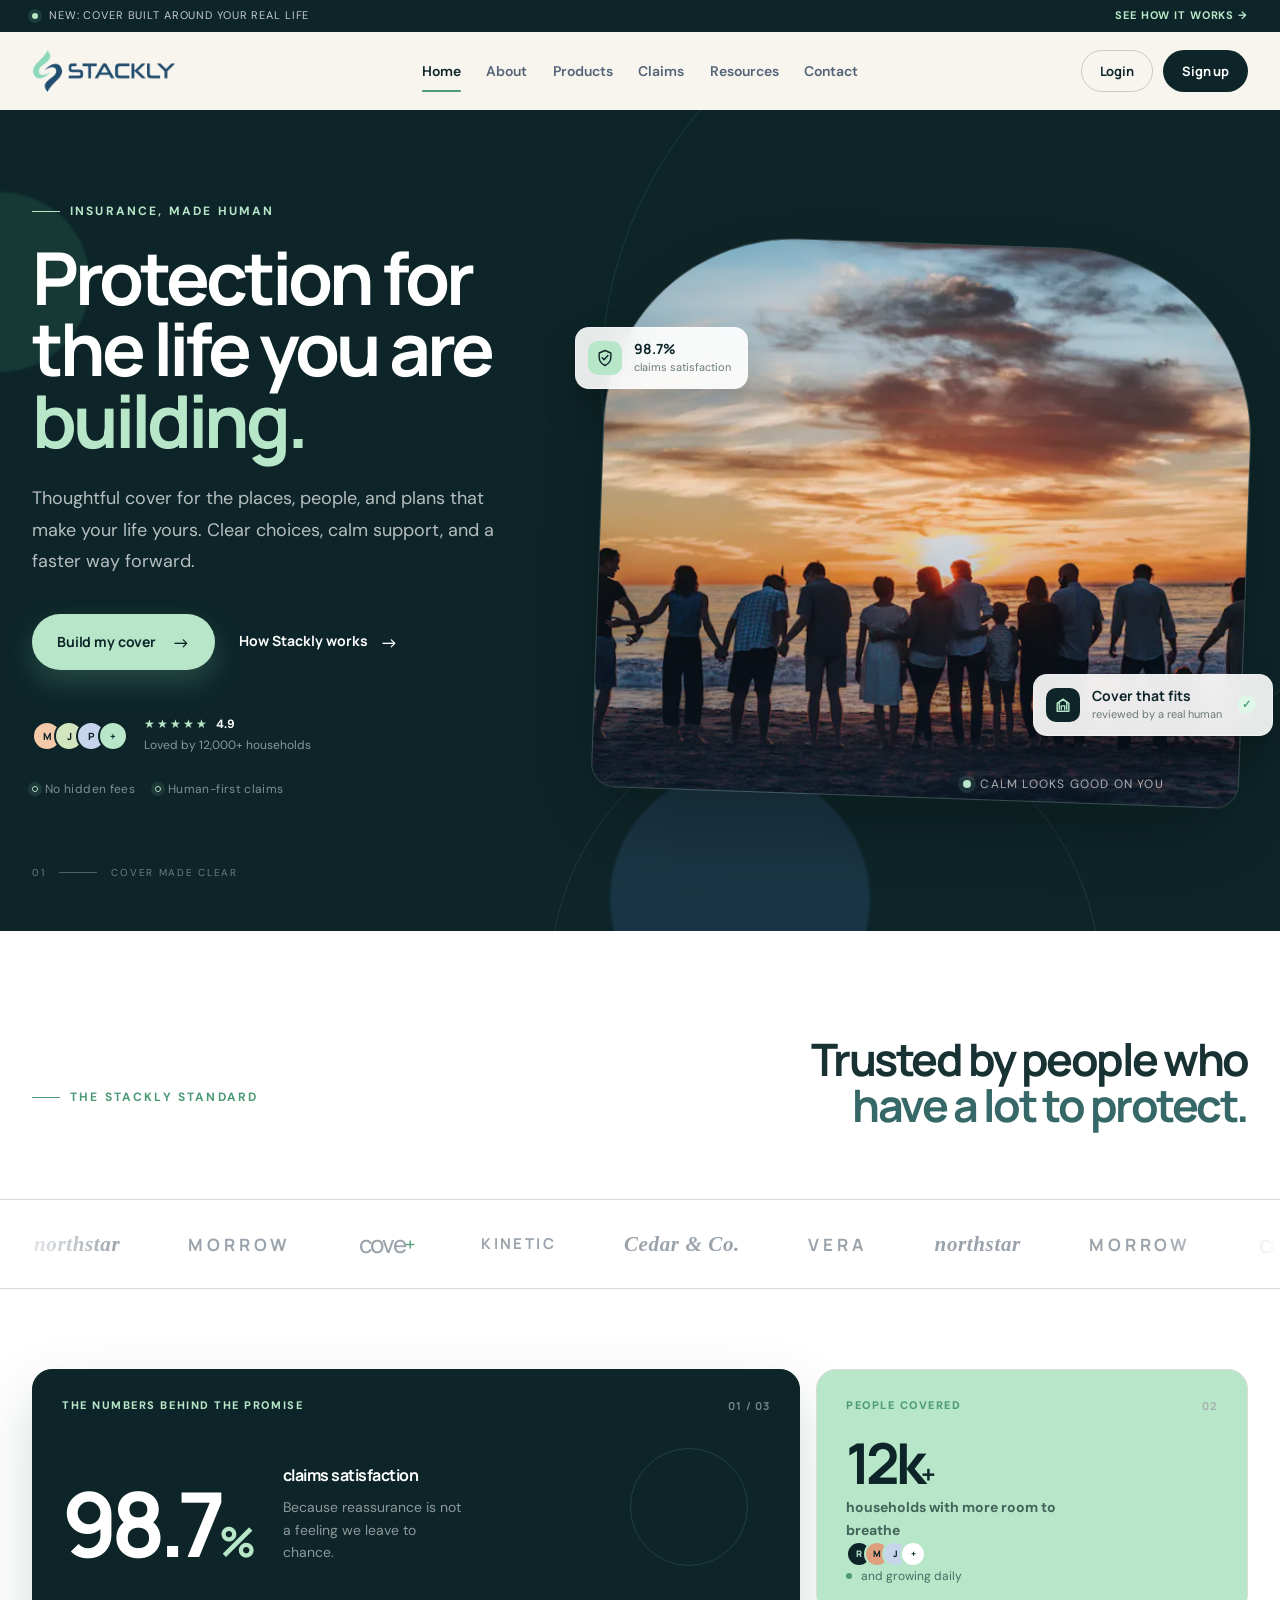
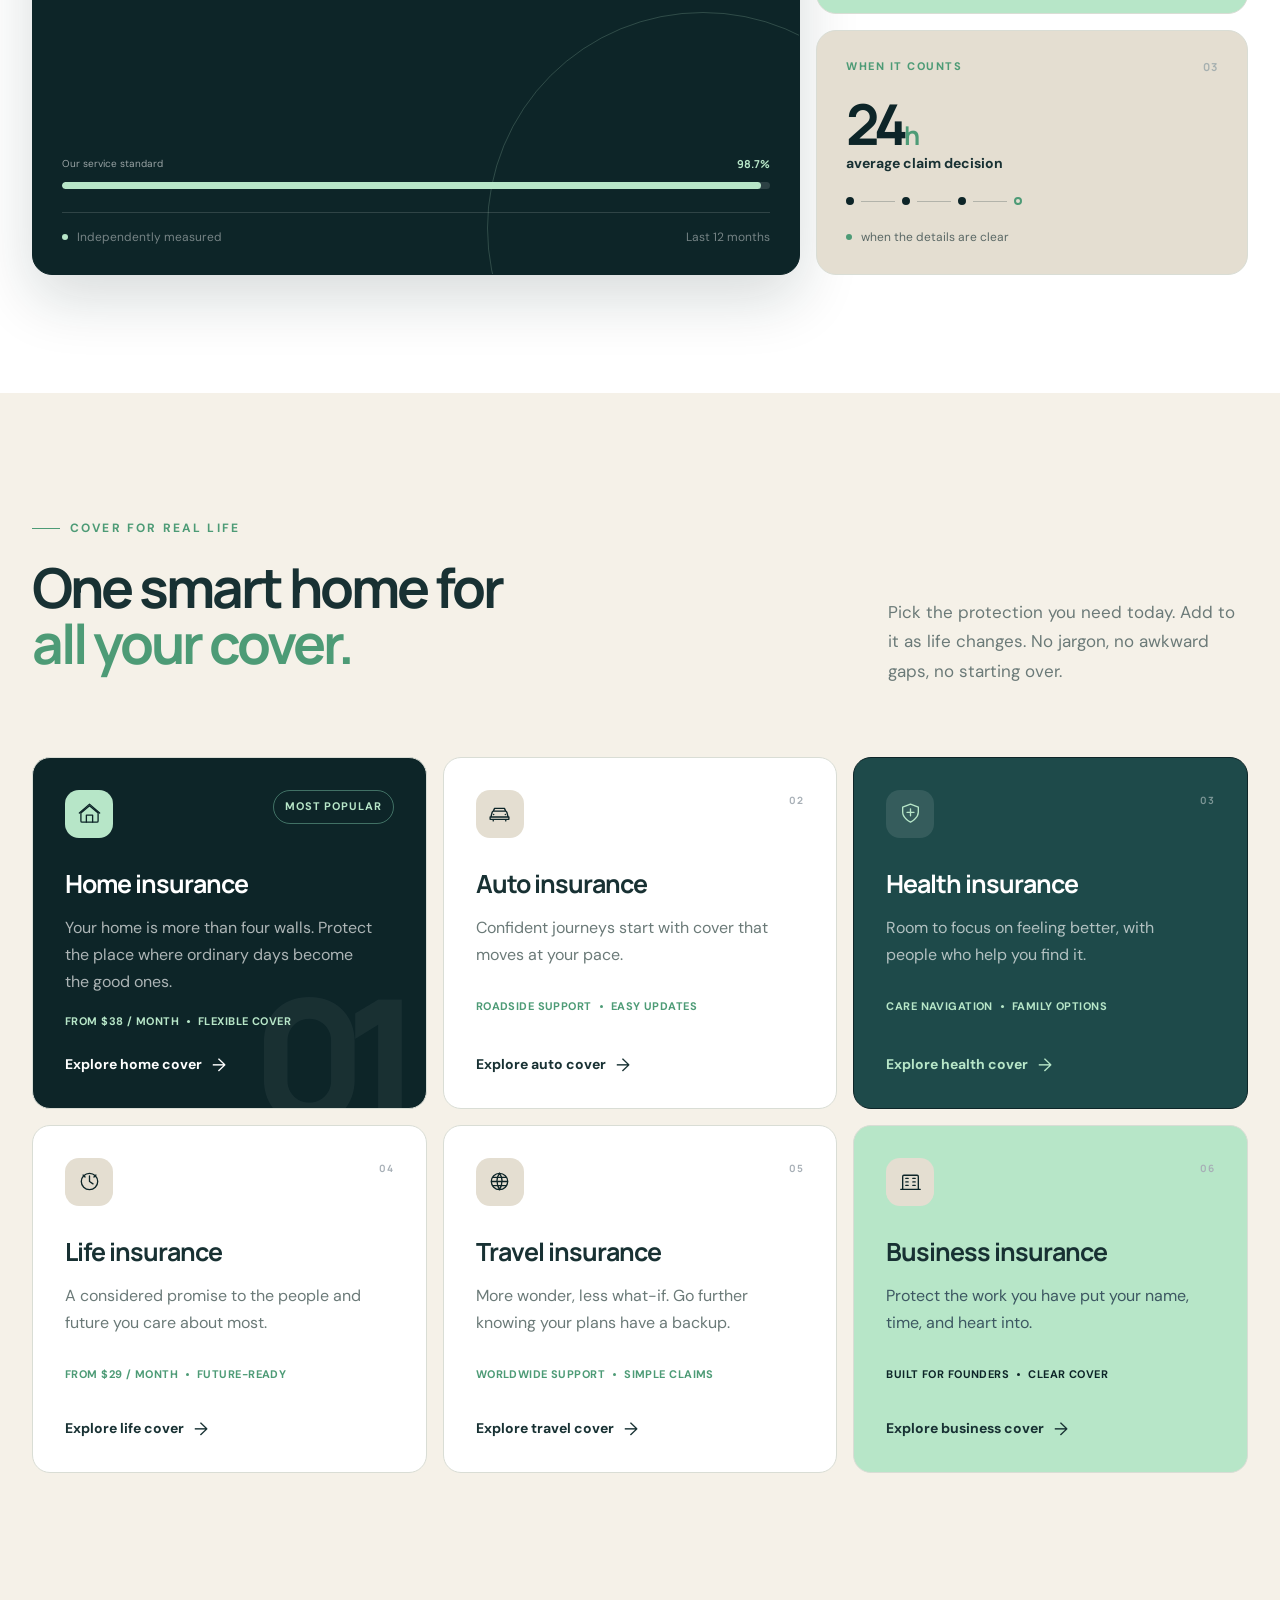
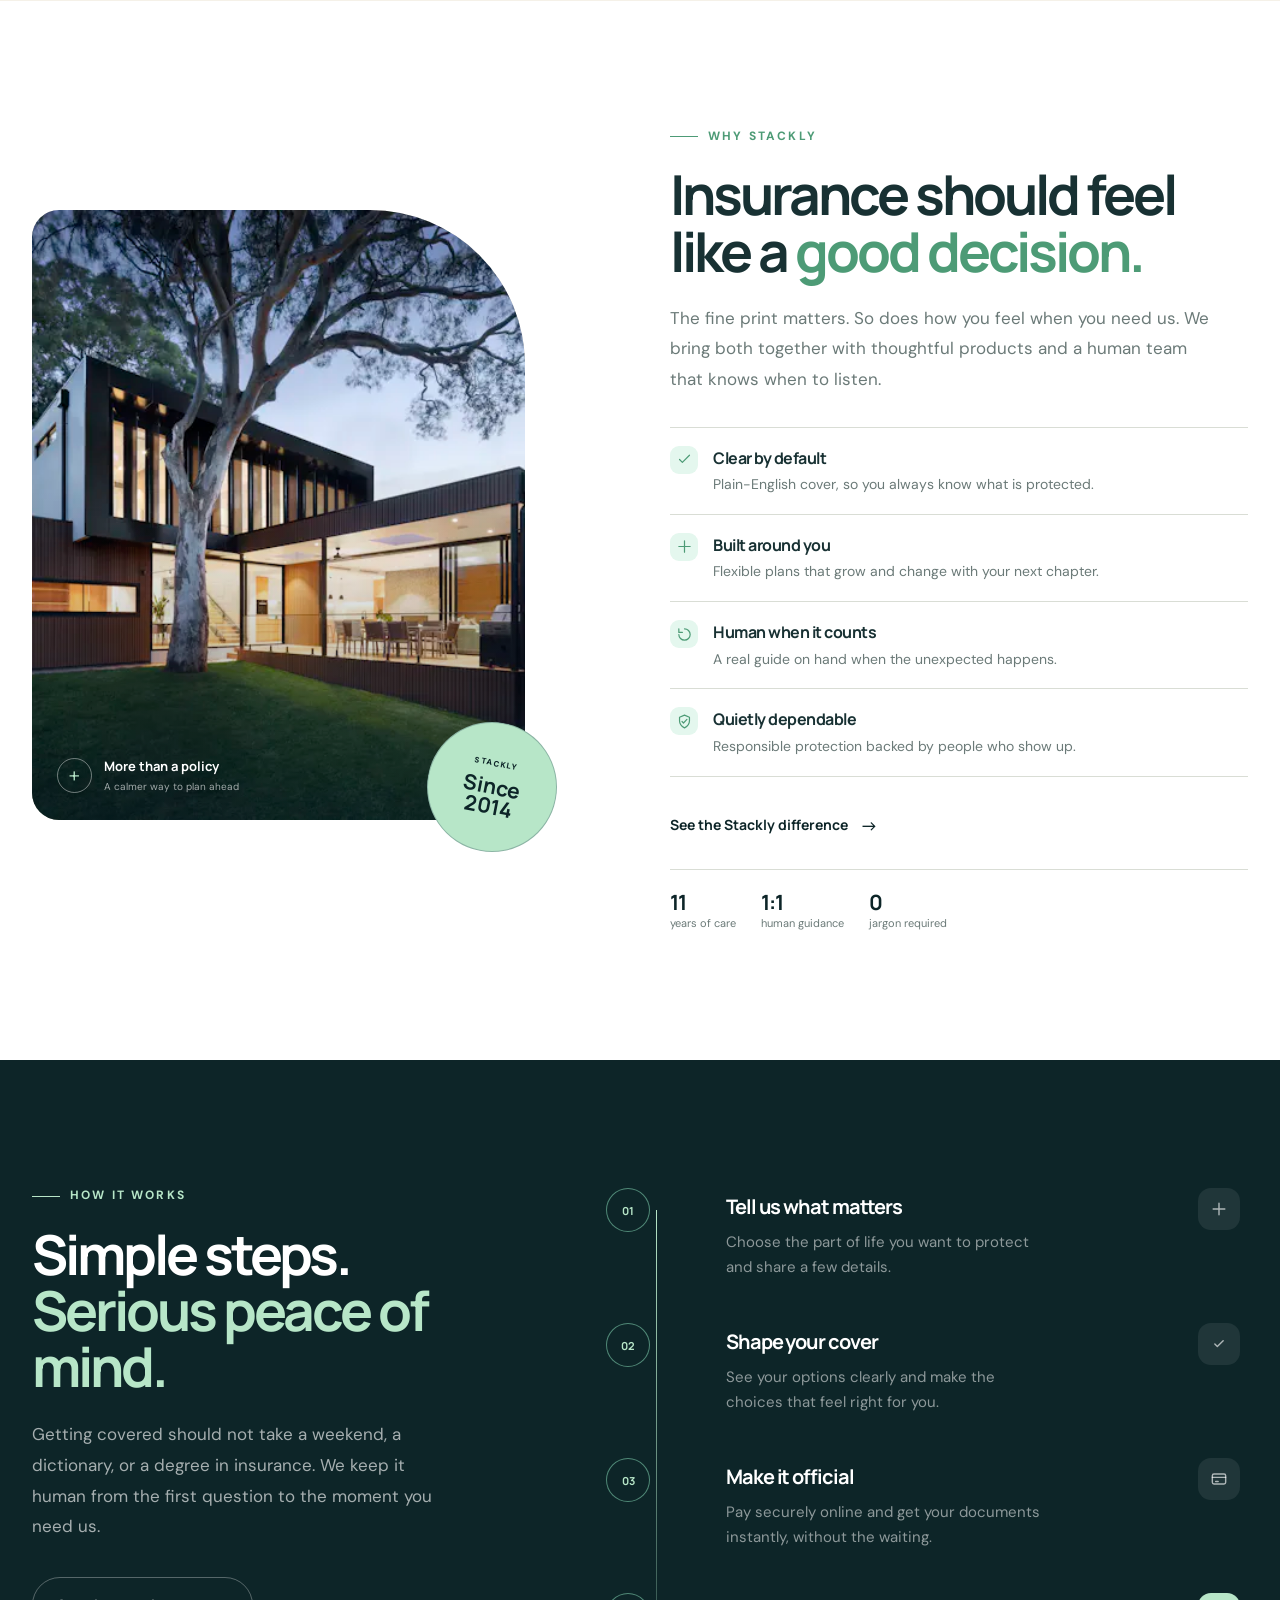
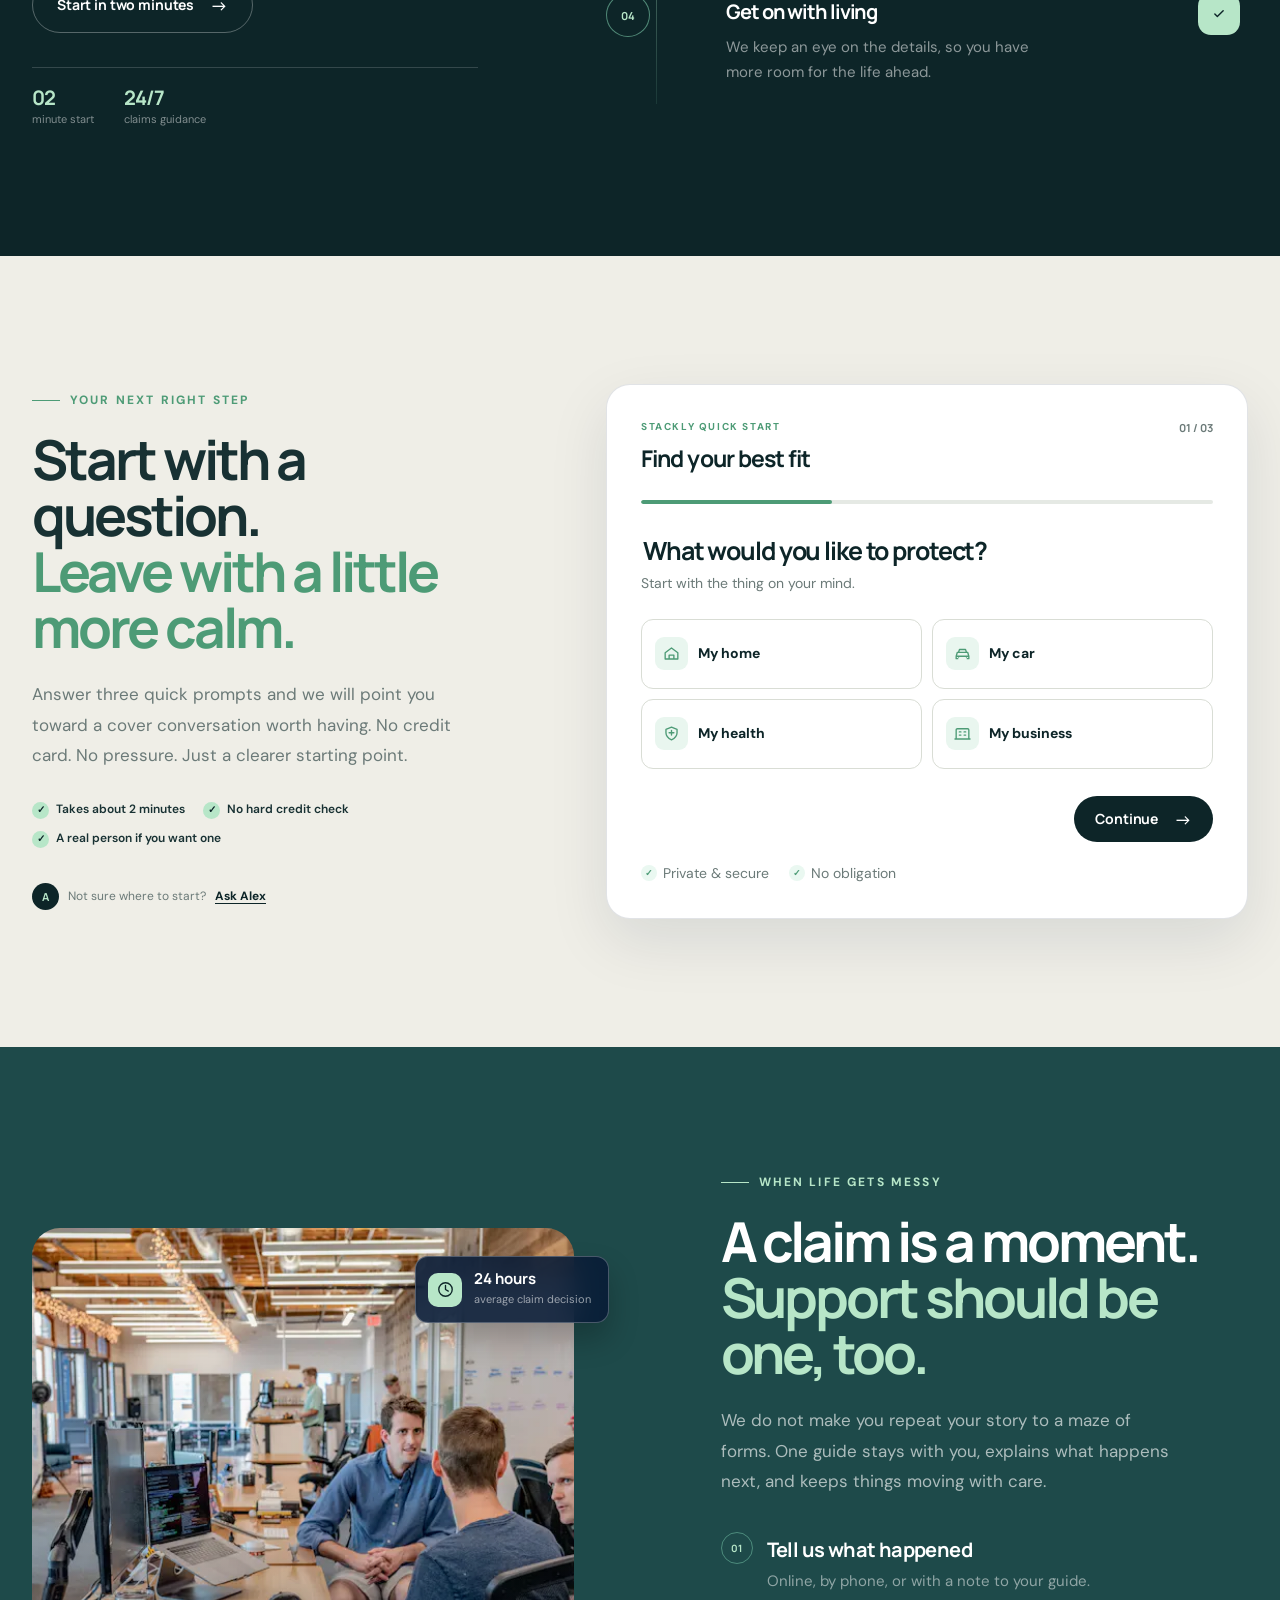
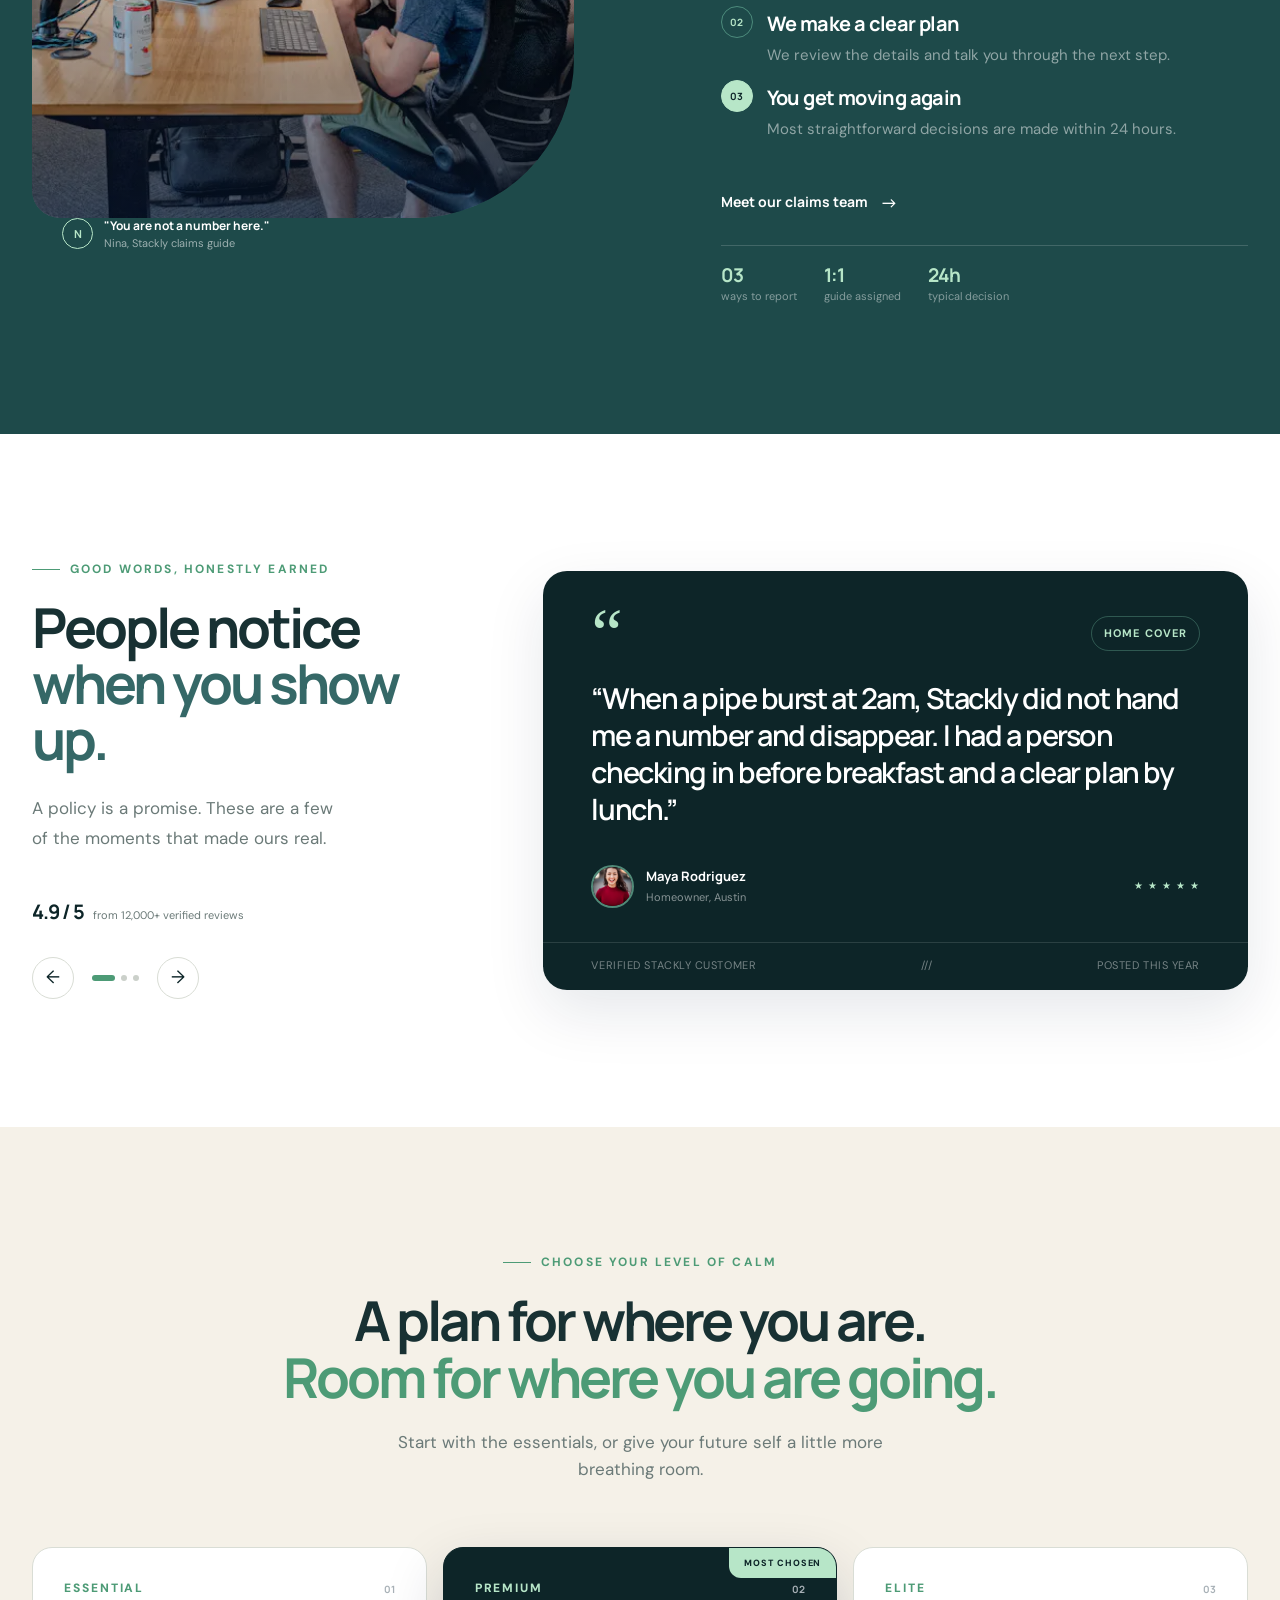
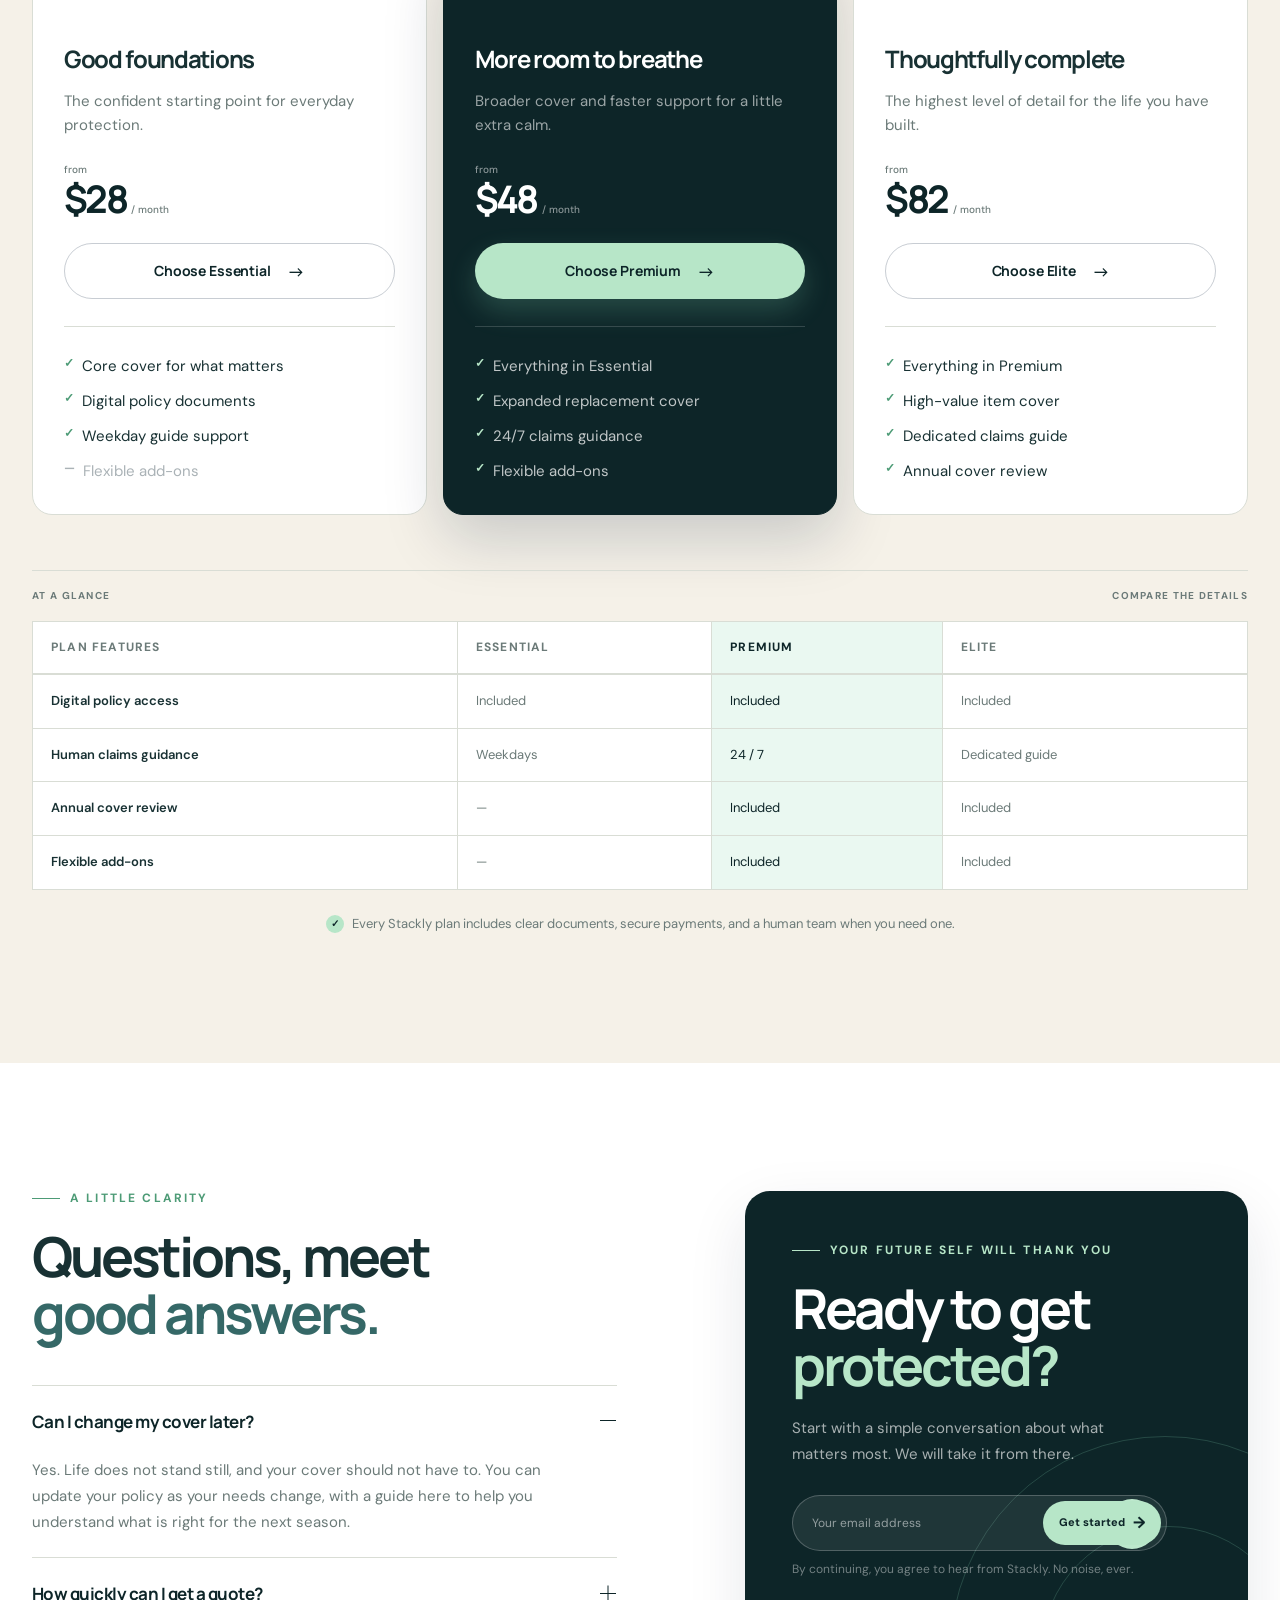
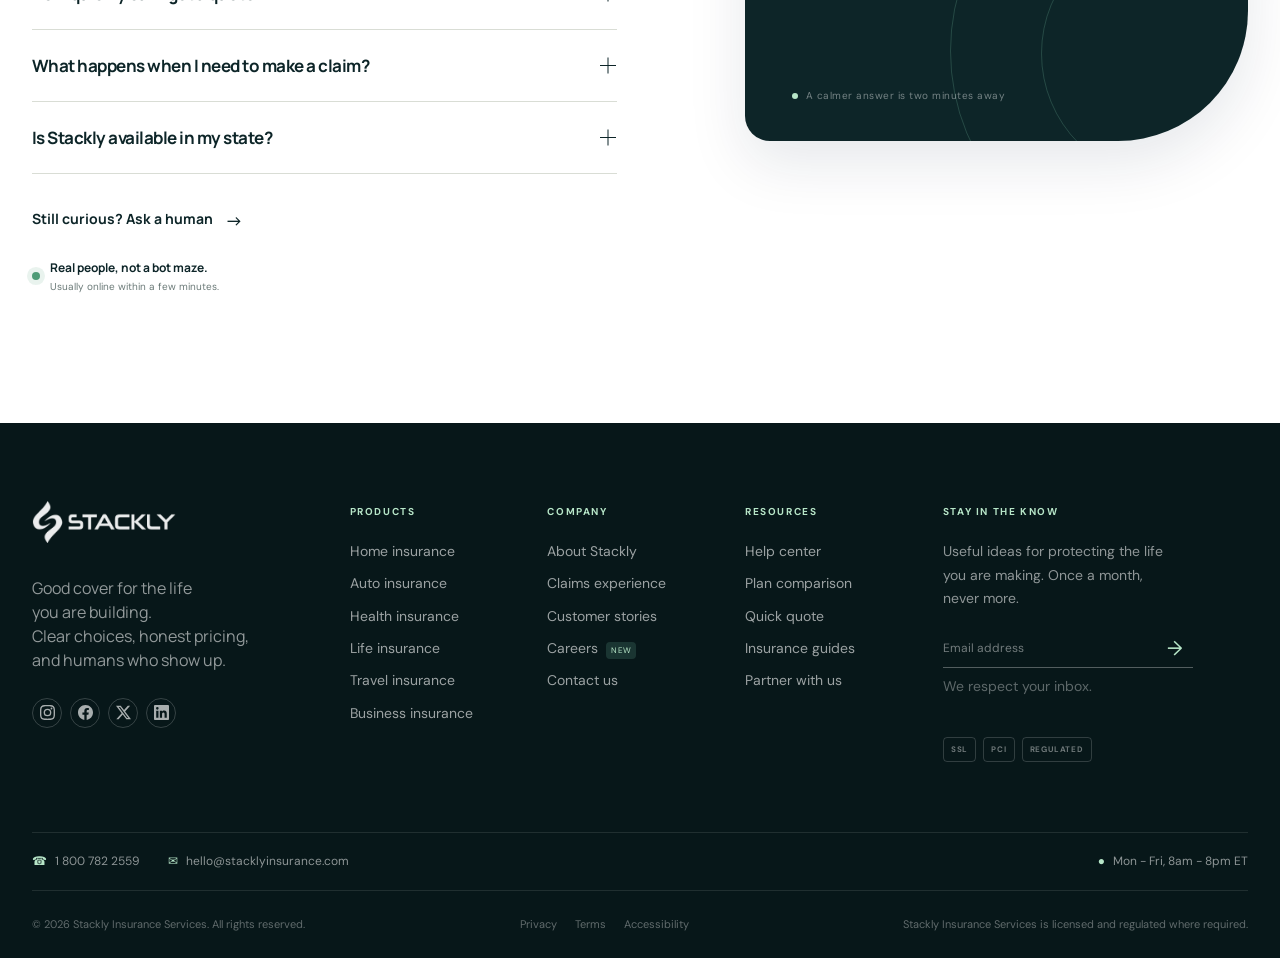
==== commit 8718cea0: "Bug fix" ====
--- a/index.html
+++ b/index.html
@@ -1,4 +1,4 @@
-﻿<!DOCTYPE html>
+<!DOCTYPE html>
 <html lang="en">
 <head>
   <meta charset="utf-8">
@@ -47,7 +47,7 @@
     <div class="announcement-bar">
       <div class="container announcement-inner">
         <p><span class="announcement-dot" aria-hidden="true"></span> New: cover built around your real life</p>
-        <a href="#quote">See how it works <span aria-hidden="true">&rarr;</span></a>
+        <a href="404.html">See how it works <span aria-hidden="true">&rarr;</span></a>
       </div>
     </div>
     <div class="container header-inner">
@@ -163,18 +163,18 @@
         <section class="testimonial-slider reveal reveal--delay" data-testimonial-slider aria-roledescription="carousel" aria-label="Customer testimonials" tabindex="0">
           <div class="testimonial-slides" aria-live="polite">
             <article class="testimonial-slide is-active" data-slide="0" role="group" aria-roledescription="slide" aria-label="1 of 3">
-              <div class="testimonial-card-top"><span class="quote-mark" aria-hidden="true">â€œ</span><span class="testimonial-category">Home cover</span></div>
-              <blockquote>â€œWhen a pipe burst at 2am, Stackly did not hand me a number and disappear. I had a person checking in before breakfast and a clear plan by lunch.â€</blockquote>
+              <div class="testimonial-card-top"><span class="quote-mark" aria-hidden="true">“</span><span class="testimonial-category">Home cover</span></div>
+              <blockquote>“When a pipe burst at 2am, Stackly did not hand me a number and disappear. I had a person checking in before breakfast and a clear plan by lunch.”</blockquote>
               <div class="testimonial-person"><img src="assets/images/testimonial-maya.webp" alt="Maya Rodriguez" width="400" height="400" loading="lazy" decoding="async"><span><strong>Maya Rodriguez</strong><small>Homeowner, Austin</small></span><span class="testimonial-stars" role="img" aria-label="5 out of 5 stars">&#9733; &#9733; &#9733; &#9733; &#9733;</span></div>
             </article>
             <article class="testimonial-slide" data-slide="1" role="group" aria-roledescription="slide" aria-label="2 of 3" hidden>
-              <div class="testimonial-card-top"><span class="quote-mark" aria-hidden="true">â€œ</span><span class="testimonial-category">Business cover</span></div>
-              <blockquote>â€œThe difference is the clarity. I knew exactly what my studio needed, what it cost, and who to call when a client issue came up.â€</blockquote>
+              <div class="testimonial-card-top"><span class="quote-mark" aria-hidden="true">“</span><span class="testimonial-category">Business cover</span></div>
+              <blockquote>“The difference is the clarity. I knew exactly what my studio needed, what it cost, and who to call when a client issue came up.”</blockquote>
               <div class="testimonial-person"><img src="assets/images/testimonial-jordan.webp" alt="Jordan Lee" width="400" height="400" loading="lazy" decoding="async"><span><strong>Jordan Lee</strong><small>Founder, Field Notes Studio</small></span><span class="testimonial-stars" role="img" aria-label="5 out of 5 stars">&#9733; &#9733; &#9733; &#9733; &#9733;</span></div>
             </article>
             <article class="testimonial-slide" data-slide="2" role="group" aria-roledescription="slide" aria-label="3 of 3" hidden>
-              <div class="testimonial-card-top"><span class="quote-mark" aria-hidden="true">â€œ</span><span class="testimonial-category">Auto cover</span></div>
-              <blockquote>â€œI expected the usual insurance experience. Instead, the quote was simple, the price made sense, and the team remembered my name.â€</blockquote>
+              <div class="testimonial-card-top"><span class="quote-mark" aria-hidden="true">“</span><span class="testimonial-category">Auto cover</span></div>
+              <blockquote>“I expected the usual insurance experience. Instead, the quote was simple, the price made sense, and the team remembered my name.”</blockquote>
               <div class="testimonial-person"><img src="assets/images/testimonial-priya.webp" alt="Priya Shah" width="400" height="400" loading="lazy" decoding="async"><span><strong>Priya Shah</strong><small>Product designer, Chicago</small></span><span class="testimonial-stars" role="img" aria-label="5 out of 5 stars">&#9733; &#9733; &#9733; &#9733; &#9733;</span></div>
             </article>
           </div>
--- a/assets/css/style.css
+++ b/assets/css/style.css
@@ -628,9 +628,17 @@
 }
 
 /* When the menu is open the header chrome melts into the dark panel so the
-   logo and the X read as part of the overlay. */
+   logo and the X read as part of the overlay. Keeping it `position: fixed`
+   also pins the logo + close toggle to the top of the viewport so they stay
+   visible even when the page was scrolled before the menu opened
+   (`body.menu-open` makes <body> the scroll container, which would otherwise
+   shift a `position: sticky` header out of view by the scroll offset). */
 body.menu-open .site-header,
 body.menu-open .site-header.is-scrolled {
+  position: fixed;
+  top: 0;
+  left: 0;
+  right: 0;
   background: transparent;
   box-shadow: none;
   -webkit-backdrop-filter: none;
--- a/assets/css/responsive.css
+++ b/assets/css/responsive.css
@@ -157,7 +157,7 @@
   }
   .claims-page .claims-hero-stage { min-height: 420px; }
   .claims-page .claims-hero-photo { height: 320px; border-radius: 18px 90px 18px 18px; }
-  .claims-page .claims-status-card { width: 212px; }
+  .claims-page .claims-status-card { width: 100%; }
   .claims-page .claims-process-image { height: 165px; }
   .claims-page .claims-type-card { min-height: 280px; }
   .claims-page .claims-tracker-image { height: 320px; }
